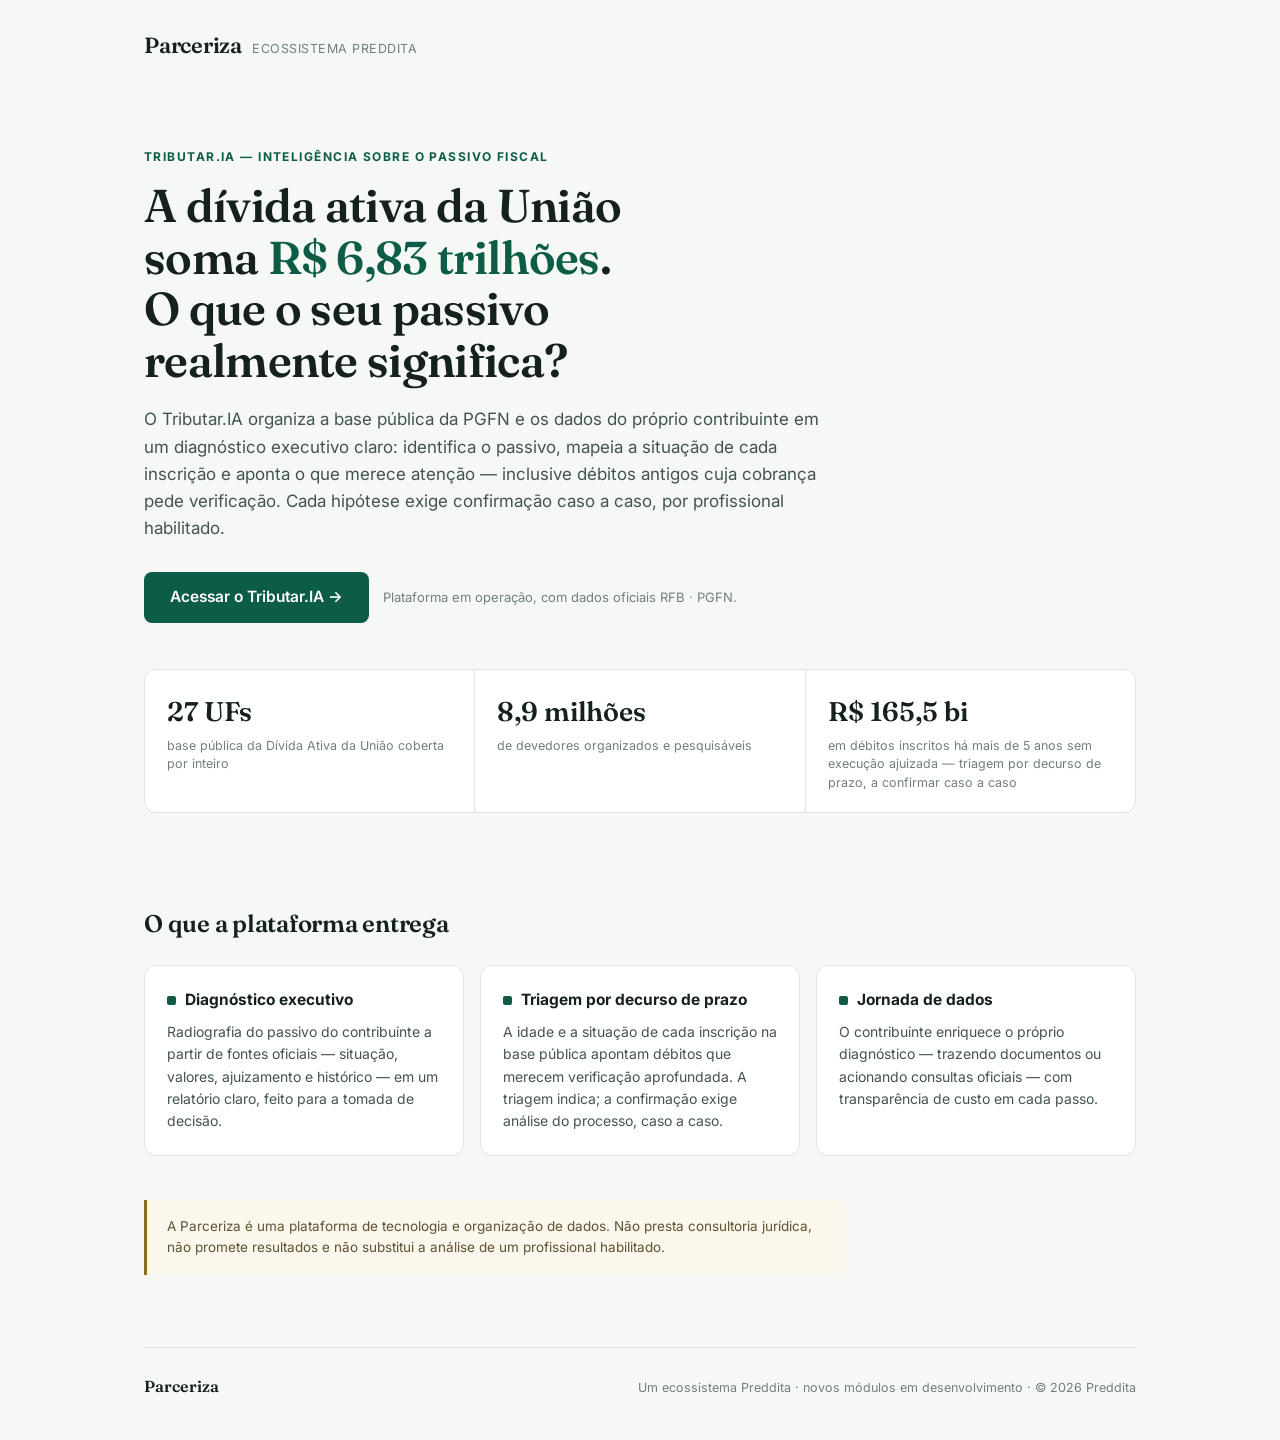
==== index.html @ bd7a1d46 "Landing institucional Parceriza (copy aprovada pelo assento OAB em 12/09)" ====
<!doctype html>
<html lang="pt-BR">
<head>
<meta charset="utf-8">
<meta name="viewport" content="width=device-width, initial-scale=1">
<title>Parceriza — ecossistema Preddita</title>
<meta name="description" content="Tributar.IA: diagnóstico do passivo fiscal a partir de dados públicos e dos dados do próprio contribuinte. Um produto do ecossistema Preddita.">
<link rel="preconnect" href="https://fonts.googleapis.com">
<link rel="preconnect" href="https://fonts.gstatic.com" crossorigin>
<link rel="stylesheet" href="https://fonts.googleapis.com/css2?family=Fraunces:opsz,wght@9..144,500;9..144,600&family=Inter:wght@400;500;600;700&display=swap">
<style>
  :root{
    --ink:#15211d; --ink-2:#43544d; --ink-3:#71807a;
    --paper:#f6f8f6; --card:#ffffff; --line:#dfe6e2;
    --verde:#0d5c48; --verde-esc:#0a4a3a; --verde-soft:#e3efea;
    --ambar:#8a6d1f;
  }
  *{box-sizing:border-box;margin:0}
  html{scroll-behavior:smooth}
  body{
    background:var(--paper); color:var(--ink);
    font:16px/1.6 Inter,system-ui,-apple-system,"Segoe UI",sans-serif;
    -webkit-font-smoothing:antialiased;
  }
  .wrap{max-width:1040px;margin:0 auto;padding:0 24px}
  header{padding:28px 0}
  .marca{display:flex;align-items:baseline;gap:10px}
  .marca b{font-family:Fraunces,Georgia,serif;font-size:22px;font-weight:600;letter-spacing:-.01em}
  .marca span{font-size:12.5px;color:var(--ink-3);letter-spacing:.04em;text-transform:uppercase}
  .hero{padding:56px 0 40px}
  .eyebrow{font-size:12px;font-weight:700;letter-spacing:.12em;text-transform:uppercase;color:var(--verde)}
  h1{
    font-family:Fraunces,Georgia,serif;font-weight:600;
    font-size:clamp(30px,5vw,46px);line-height:1.12;letter-spacing:-.015em;
    max-width:19ch;margin:14px 0 0;text-wrap:balance;
  }
  h1 .num{color:var(--verde)}
  .hero p.sub{max-width:62ch;margin:20px 0 0;font-size:17px;color:var(--ink-2)}
  .cta-row{display:flex;flex-wrap:wrap;gap:14px;align-items:center;margin-top:30px}
  .cta{
    display:inline-block;background:var(--verde);color:#fff;text-decoration:none;
    font-weight:600;font-size:15.5px;padding:13px 26px;border-radius:8px;
    transition:background .15s ease;
  }
  .cta:hover{background:var(--verde-esc)}
  .cta:focus-visible{outline:3px solid var(--verde-soft);outline-offset:2px}
  .cta-note{font-size:13px;color:var(--ink-3)}
  .stats{
    display:grid;grid-template-columns:repeat(auto-fit,minmax(210px,1fr));
    gap:1px;background:var(--line);border:1px solid var(--line);border-radius:12px;
    overflow:hidden;margin:46px 0 0;
  }
  .stat{background:var(--card);padding:20px 22px}
  .stat b{display:block;font-family:Fraunces,Georgia,serif;font-size:27px;font-weight:600;font-variant-numeric:tabular-nums;color:var(--ink)}
  .stat span{font-size:12.5px;color:var(--ink-3);line-height:1.45;display:block;margin-top:4px}
  section.oque{padding:52px 0 8px}
  h2{font-family:Fraunces,Georgia,serif;font-size:24px;font-weight:600;letter-spacing:-.01em}
  .cards{display:grid;grid-template-columns:repeat(auto-fit,minmax(260px,1fr));gap:16px;margin-top:22px}
  .card{background:var(--card);border:1px solid var(--line);border-radius:12px;padding:22px}
  .card h3{font-size:15.5px;font-weight:700;margin-bottom:8px}
  .card h3::before{content:"";display:inline-block;width:9px;height:9px;border-radius:2px;background:var(--verde);margin-right:9px}
  .card p{font-size:14px;color:var(--ink-2)}
  .aviso{
    margin:44px 0 0;padding:16px 20px;border-left:3px solid var(--ambar);
    background:#fbf7ec;border-radius:0 10px 10px 0;font-size:13.5px;color:#5d5233;max-width:78ch;
  }
  footer{margin-top:64px;border-top:1px solid var(--line);padding:26px 0 40px;
    display:flex;flex-wrap:wrap;gap:10px 24px;align-items:baseline;justify-content:space-between}
  footer .f-marca{font-family:Fraunces,Georgia,serif;font-weight:600;font-size:16px}
  footer p{font-size:12.5px;color:var(--ink-3)}
</style>
</head>
<body>
<div class="wrap">
  <header>
    <div class="marca"><b>Parceriza</b><span>ecossistema Preddita</span></div>
  </header>

  <main>
    <section class="hero">
      <div class="eyebrow">Tributar.IA — inteligência sobre o passivo fiscal</div>
      <h1>A dívida ativa da União soma <span class="num">R$&nbsp;6,83&nbsp;trilhões</span>. O que o seu passivo realmente significa?</h1>
      <p class="sub">
        O Tributar.IA organiza a base pública da PGFN e os dados do próprio contribuinte em um
        diagnóstico executivo claro: identifica o passivo, mapeia a situação de cada inscrição e
        aponta o que merece atenção — inclusive débitos antigos cuja cobrança pede verificação.
        Cada hipótese exige confirmação caso a caso, por profissional habilitado.
      </p>
      <div class="cta-row">
        <a class="cta" href="https://tributaria.parceriza.com.br">Acessar o Tributar.IA →</a>
        <span class="cta-note">Plataforma em operação, com dados oficiais RFB · PGFN.</span>
      </div>

      <div class="stats" aria-label="Números da base pública analisada">
        <div class="stat"><b>27 UFs</b><span>base pública da Dívida Ativa da União coberta por inteiro</span></div>
        <div class="stat"><b>8,9 milhões</b><span>de devedores organizados e pesquisáveis</span></div>
        <div class="stat"><b>R$ 165,5 bi</b><span>em débitos inscritos há mais de 5 anos sem execução ajuizada — triagem por decurso de prazo, a confirmar caso a caso</span></div>
      </div>
    </section>

    <section class="oque">
      <h2>O que a plataforma entrega</h2>
      <div class="cards">
        <div class="card">
          <h3>Diagnóstico executivo</h3>
          <p>Radiografia do passivo do contribuinte a partir de fontes oficiais — situação, valores, ajuizamento e histórico — em um relatório claro, feito para a tomada de decisão.</p>
        </div>
        <div class="card">
          <h3>Triagem por decurso de prazo</h3>
          <p>A idade e a situação de cada inscrição na base pública apontam débitos que merecem verificação aprofundada. A triagem indica; a confirmação exige análise do processo, caso a caso.</p>
        </div>
        <div class="card">
          <h3>Jornada de dados</h3>
          <p>O contribuinte enriquece o próprio diagnóstico — trazendo documentos ou acionando consultas oficiais — com transparência de custo em cada passo.</p>
        </div>
      </div>

      <div class="aviso">
        A Parceriza é uma plataforma de tecnologia e organização de dados. Não presta consultoria
        jurídica, não promete resultados e não substitui a análise de um profissional habilitado.
      </div>
    </section>
  </main>

  <footer>
    <div class="f-marca">Parceriza</div>
    <p>Um ecossistema Preddita · novos módulos em desenvolvimento · © 2026 Preddita</p>
  </footer>
</div>
</body>
</html>
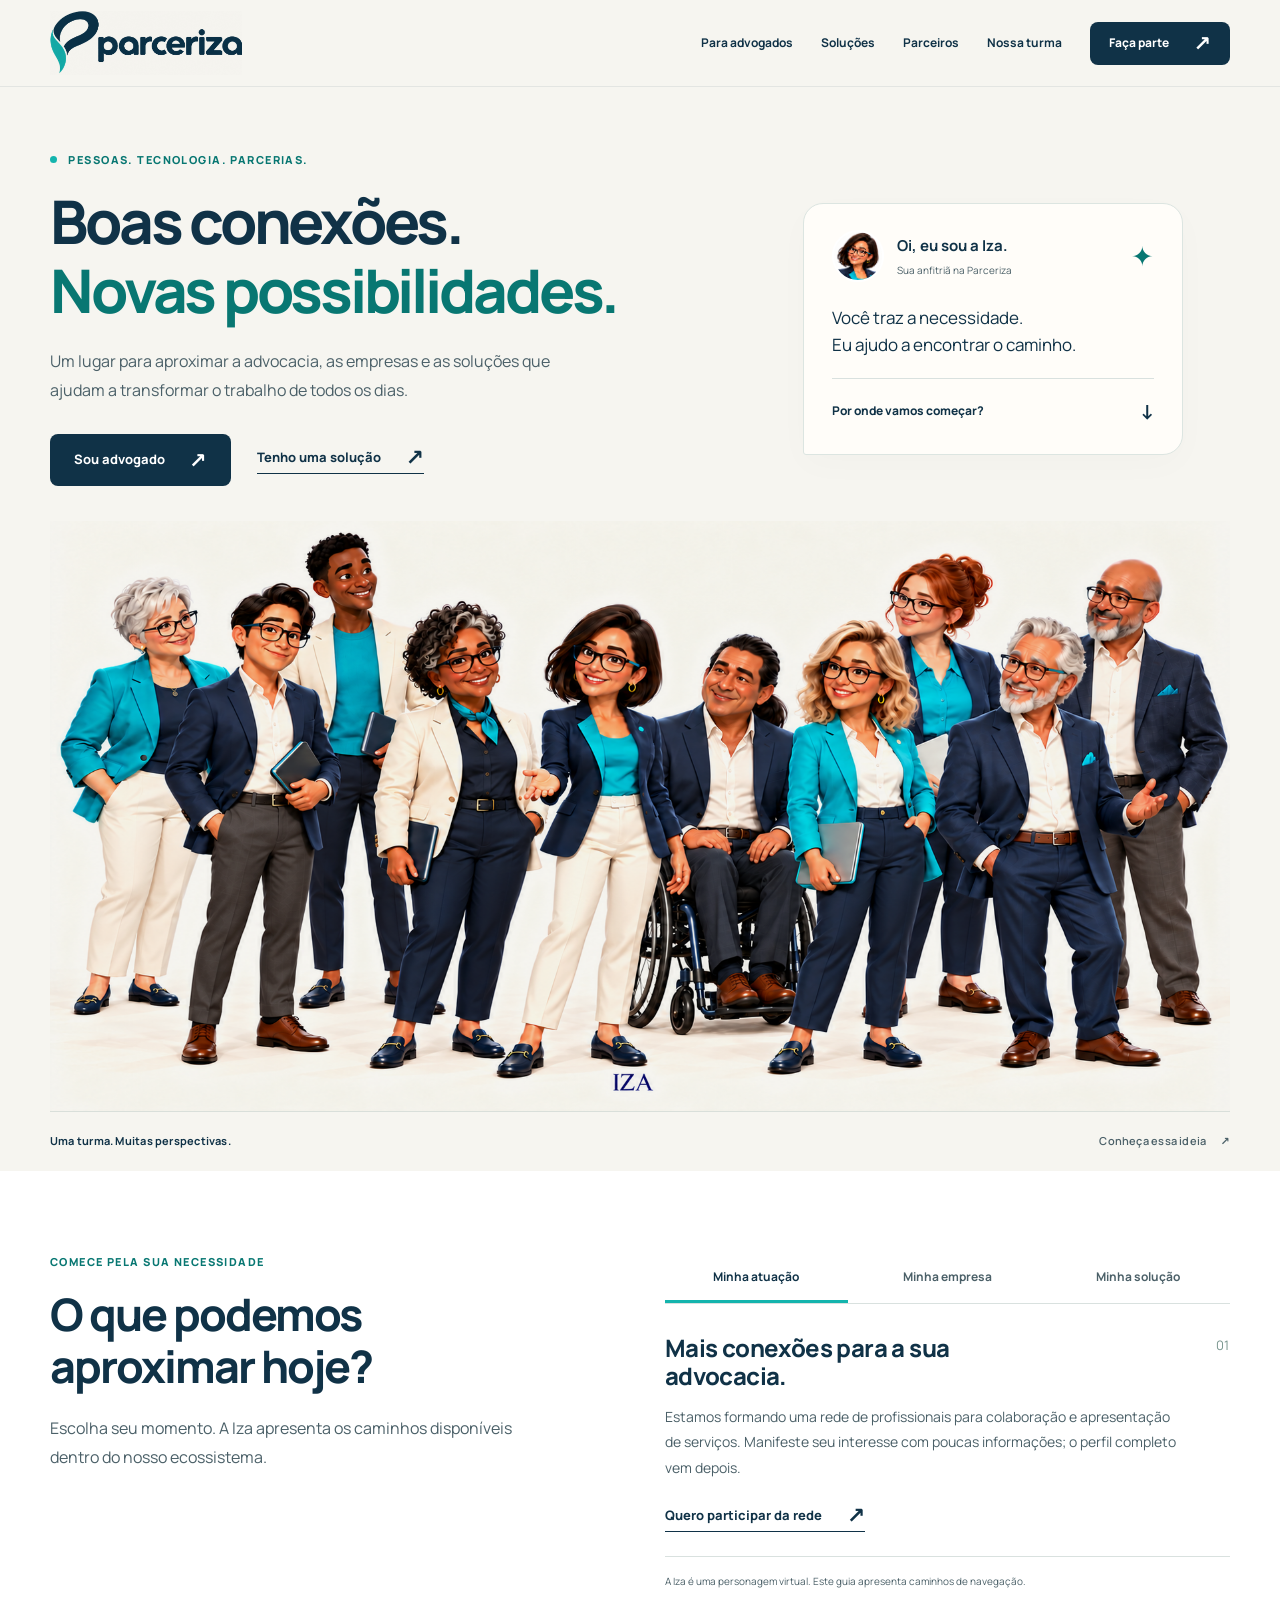
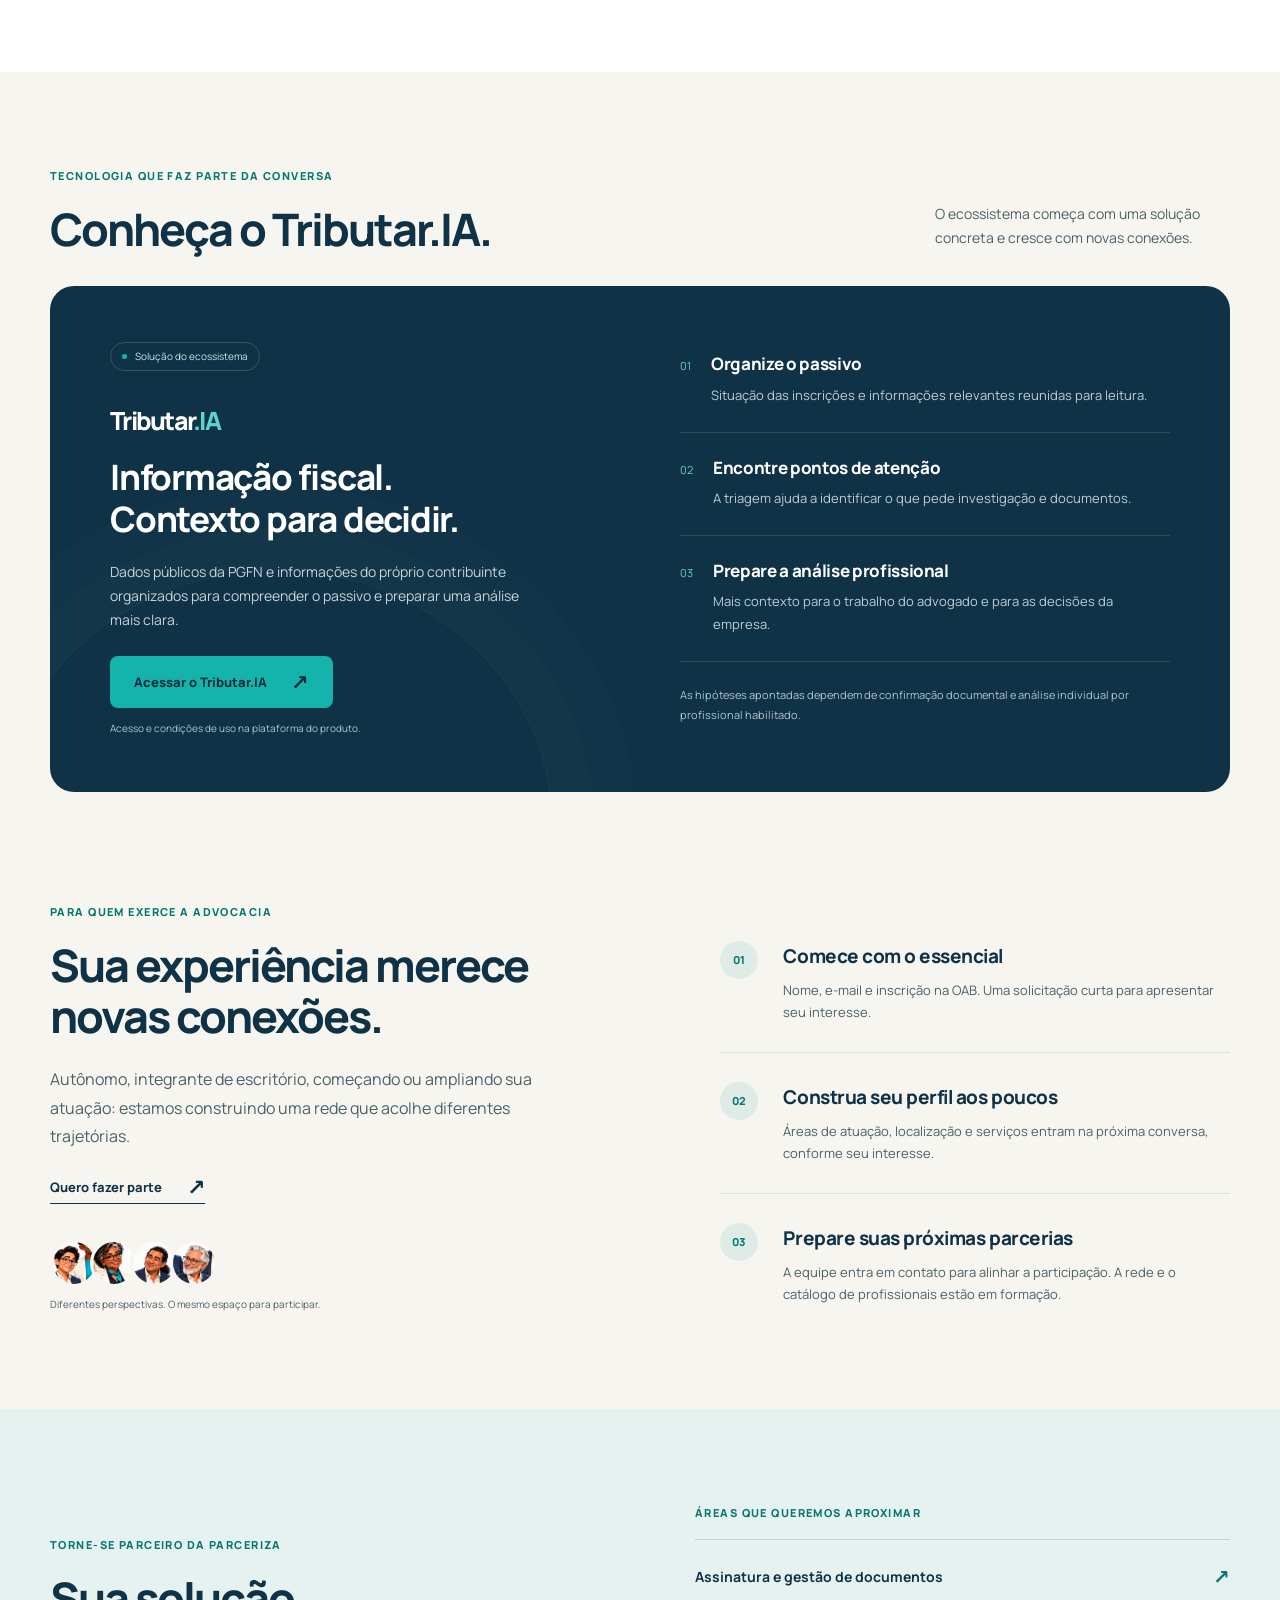
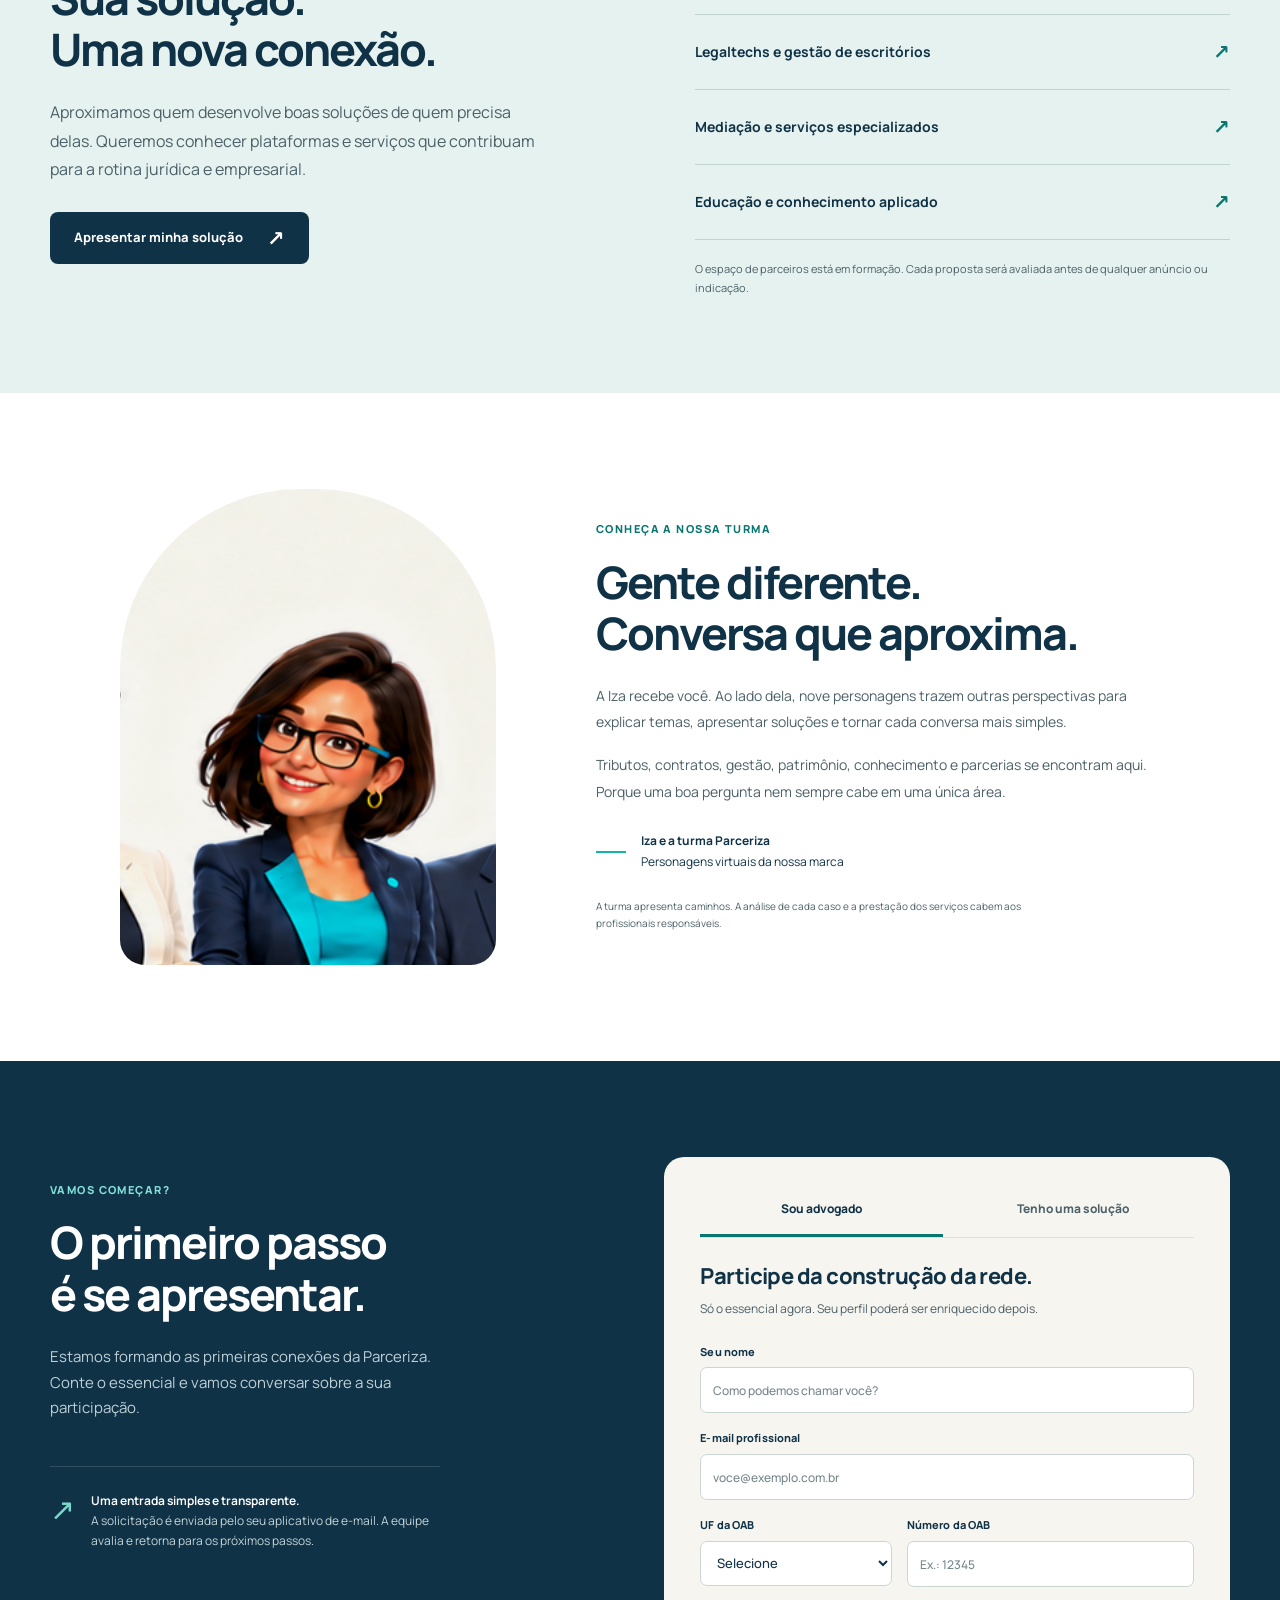
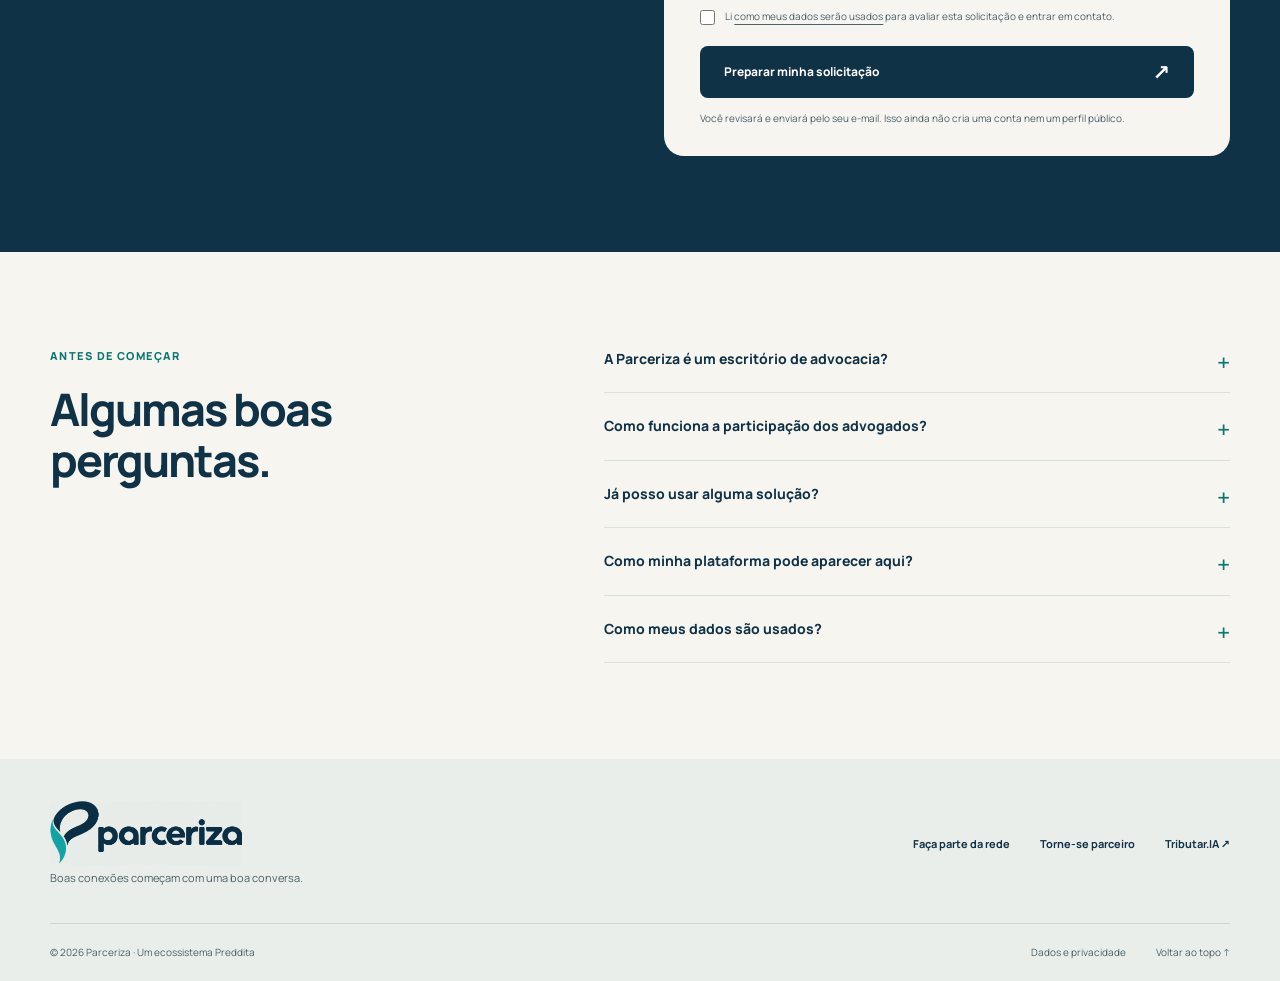
==== commit a0ceae6a: "Atualiza Parceriza com identidade aprovada e jornadas de participação" ====
--- a/index.html
+++ b/index.html
@@ -1,131 +1,205 @@
 <!doctype html>
 <html lang="pt-BR">
 <head>
-<meta charset="utf-8">
-<meta name="viewport" content="width=device-width, initial-scale=1">
-<title>Parceriza — ecossistema Preddita</title>
-<meta name="description" content="Tributar.IA: diagnóstico do passivo fiscal a partir de dados públicos e dos dados do próprio contribuinte. Um produto do ecossistema Preddita.">
-<link rel="preconnect" href="https://fonts.googleapis.com">
-<link rel="preconnect" href="https://fonts.gstatic.com" crossorigin>
-<link rel="stylesheet" href="https://fonts.googleapis.com/css2?family=Fraunces:opsz,wght@9..144,500;9..144,600&family=Inter:wght@400;500;600;700&display=swap">
-<style>
-  :root{
-    --ink:#15211d; --ink-2:#43544d; --ink-3:#71807a;
-    --paper:#f6f8f6; --card:#ffffff; --line:#dfe6e2;
-    --verde:#0d5c48; --verde-esc:#0a4a3a; --verde-soft:#e3efea;
-    --ambar:#8a6d1f;
-  }
-  *{box-sizing:border-box;margin:0}
-  html{scroll-behavior:smooth}
-  body{
-    background:var(--paper); color:var(--ink);
-    font:16px/1.6 Inter,system-ui,-apple-system,"Segoe UI",sans-serif;
-    -webkit-font-smoothing:antialiased;
-  }
-  .wrap{max-width:1040px;margin:0 auto;padding:0 24px}
-  header{padding:28px 0}
-  .marca{display:flex;align-items:baseline;gap:10px}
-  .marca b{font-family:Fraunces,Georgia,serif;font-size:22px;font-weight:600;letter-spacing:-.01em}
-  .marca span{font-size:12.5px;color:var(--ink-3);letter-spacing:.04em;text-transform:uppercase}
-  .hero{padding:56px 0 40px}
-  .eyebrow{font-size:12px;font-weight:700;letter-spacing:.12em;text-transform:uppercase;color:var(--verde)}
-  h1{
-    font-family:Fraunces,Georgia,serif;font-weight:600;
-    font-size:clamp(30px,5vw,46px);line-height:1.12;letter-spacing:-.015em;
-    max-width:19ch;margin:14px 0 0;text-wrap:balance;
-  }
-  h1 .num{color:var(--verde)}
-  .hero p.sub{max-width:62ch;margin:20px 0 0;font-size:17px;color:var(--ink-2)}
-  .cta-row{display:flex;flex-wrap:wrap;gap:14px;align-items:center;margin-top:30px}
-  .cta{
-    display:inline-block;background:var(--verde);color:#fff;text-decoration:none;
-    font-weight:600;font-size:15.5px;padding:13px 26px;border-radius:8px;
-    transition:background .15s ease;
-  }
-  .cta:hover{background:var(--verde-esc)}
-  .cta:focus-visible{outline:3px solid var(--verde-soft);outline-offset:2px}
-  .cta-note{font-size:13px;color:var(--ink-3)}
-  .stats{
-    display:grid;grid-template-columns:repeat(auto-fit,minmax(210px,1fr));
-    gap:1px;background:var(--line);border:1px solid var(--line);border-radius:12px;
-    overflow:hidden;margin:46px 0 0;
-  }
-  .stat{background:var(--card);padding:20px 22px}
-  .stat b{display:block;font-family:Fraunces,Georgia,serif;font-size:27px;font-weight:600;font-variant-numeric:tabular-nums;color:var(--ink)}
-  .stat span{font-size:12.5px;color:var(--ink-3);line-height:1.45;display:block;margin-top:4px}
-  section.oque{padding:52px 0 8px}
-  h2{font-family:Fraunces,Georgia,serif;font-size:24px;font-weight:600;letter-spacing:-.01em}
-  .cards{display:grid;grid-template-columns:repeat(auto-fit,minmax(260px,1fr));gap:16px;margin-top:22px}
-  .card{background:var(--card);border:1px solid var(--line);border-radius:12px;padding:22px}
-  .card h3{font-size:15.5px;font-weight:700;margin-bottom:8px}
-  .card h3::before{content:"";display:inline-block;width:9px;height:9px;border-radius:2px;background:var(--verde);margin-right:9px}
-  .card p{font-size:14px;color:var(--ink-2)}
-  .aviso{
-    margin:44px 0 0;padding:16px 20px;border-left:3px solid var(--ambar);
-    background:#fbf7ec;border-radius:0 10px 10px 0;font-size:13.5px;color:#5d5233;max-width:78ch;
-  }
-  footer{margin-top:64px;border-top:1px solid var(--line);padding:26px 0 40px;
-    display:flex;flex-wrap:wrap;gap:10px 24px;align-items:baseline;justify-content:space-between}
-  footer .f-marca{font-family:Fraunces,Georgia,serif;font-weight:600;font-size:16px}
-  footer p{font-size:12.5px;color:var(--ink-3)}
-</style>
+  <meta charset="utf-8">
+  <meta name="viewport" content="width=device-width, initial-scale=1">
+  <meta name="theme-color" content="#103247">
+  <title>Parceriza — boas conexões, novas possibilidades</title>
+  <meta name="description" content="Pessoas, tecnologia e soluções para o universo jurídico. Conheça o Tributar.IA, apresente sua solução e participe da construção da rede Parceriza.">
+  <meta property="og:title" content="Parceriza — boas conexões, novas possibilidades">
+  <meta property="og:description" content="Uma nova forma de aproximar advocacia, tecnologia e soluções. Conheça a nossa turma.">
+  <meta property="og:image" content="https://parceriza.com.br/assets/parceriza-turma.png">
+  <meta property="og:url" content="https://parceriza.com.br/">
+  <meta property="og:type" content="website">
+  <link rel="canonical" href="https://parceriza.com.br/">
+  <link rel="preconnect" href="https://fonts.googleapis.com">
+  <link rel="preconnect" href="https://fonts.gstatic.com" crossorigin>
+  <link href="https://fonts.googleapis.com/css2?family=Manrope:wght@400;500;600;650;700;750;800&display=swap" rel="stylesheet">
+  <link rel="stylesheet" href="styles.css">
+  <script defer src="app.js"></script>
 </head>
 <body>
-<div class="wrap">
-  <header>
-    <div class="marca"><b>Parceriza</b><span>ecossistema Preddita</span></div>
-  </header>
-
-  <main>
-    <section class="hero">
-      <div class="eyebrow">Tributar.IA — inteligência sobre o passivo fiscal</div>
-      <h1>A dívida ativa da União soma <span class="num">R$&nbsp;6,83&nbsp;trilhões</span>. O que o seu passivo realmente significa?</h1>
-      <p class="sub">
-        O Tributar.IA organiza a base pública da PGFN e os dados do próprio contribuinte em um
-        diagnóstico executivo claro: identifica o passivo, mapeia a situação de cada inscrição e
-        aponta o que merece atenção — inclusive débitos antigos cuja cobrança pede verificação.
-        Cada hipótese exige confirmação caso a caso, por profissional habilitado.
-      </p>
-      <div class="cta-row">
-        <a class="cta" href="https://tributaria.parceriza.com.br">Acessar o Tributar.IA →</a>
-        <span class="cta-note">Plataforma em operação, com dados oficiais RFB · PGFN.</span>
-      </div>
-
-      <div class="stats" aria-label="Números da base pública analisada">
-        <div class="stat"><b>27 UFs</b><span>base pública da Dívida Ativa da União coberta por inteiro</span></div>
-        <div class="stat"><b>8,9 milhões</b><span>de devedores organizados e pesquisáveis</span></div>
-        <div class="stat"><b>R$ 165,5 bi</b><span>em débitos inscritos há mais de 5 anos sem execução ajuizada — triagem por decurso de prazo, a confirmar caso a caso</span></div>
-      </div>
-    </section>
-
-    <section class="oque">
-      <h2>O que a plataforma entrega</h2>
-      <div class="cards">
-        <div class="card">
-          <h3>Diagnóstico executivo</h3>
-          <p>Radiografia do passivo do contribuinte a partir de fontes oficiais — situação, valores, ajuizamento e histórico — em um relatório claro, feito para a tomada de decisão.</p>
-        </div>
-        <div class="card">
-          <h3>Triagem por decurso de prazo</h3>
-          <p>A idade e a situação de cada inscrição na base pública apontam débitos que merecem verificação aprofundada. A triagem indica; a confirmação exige análise do processo, caso a caso.</p>
-        </div>
-        <div class="card">
-          <h3>Jornada de dados</h3>
-          <p>O contribuinte enriquece o próprio diagnóstico — trazendo documentos ou acionando consultas oficiais — com transparência de custo em cada passo.</p>
-        </div>
-      </div>
-
-      <div class="aviso">
-        A Parceriza é uma plataforma de tecnologia e organização de dados. Não presta consultoria
-        jurídica, não promete resultados e não substitui a análise de um profissional habilitado.
-      </div>
-    </section>
-  </main>
-
-  <footer>
-    <div class="f-marca">Parceriza</div>
-    <p>Um ecossistema Preddita · novos módulos em desenvolvimento · © 2026 Preddita</p>
-  </footer>
-</div>
+<a class="skip-link" href="#conteudo">Ir para o conteúdo</a>
+<header class="site-header">
+  <div class="container header-inner">
+    <a class="brand" href="#inicio" aria-label="Parceriza — início"><img src="assets/parceriza-logo.png" alt="Parceriza" width="1774" height="887"></a>
+    <button class="menu-toggle" type="button" aria-controls="menu" aria-expanded="false">Menu <span aria-hidden="true">☰</span></button>
+    <nav id="menu" aria-label="Navegação principal">
+      <a href="#advogados">Para advogados</a>
+      <a href="#solucoes">Soluções</a>
+      <a href="#parceiros">Parceiros</a>
+      <a href="#turma">Nossa turma</a>
+      <a class="button button-small button-navy" href="#participar" data-form="advogado">Faça parte <span aria-hidden="true">↗</span></a>
+    </nav>
+  </div>
+</header>
+<main id="conteudo">
+  <section class="hero" id="inicio" aria-labelledby="hero-title">
+    <div class="container">
+      <div class="hero-top">
+        <div>
+          <p class="eyebrow"><span class="status-dot"></span> Pessoas. Tecnologia. Parcerias.</p>
+          <h1 id="hero-title">Boas conexões.<br><span>Novas possibilidades.</span></h1>
+          <p class="hero-copy">Um lugar para aproximar a advocacia, as empresas e as soluções que ajudam a transformar o trabalho de todos os dias.</p>
+          <div class="actions">
+            <a class="button button-navy" href="#participar" data-form="advogado">Sou advogado <span aria-hidden="true">↗</span></a>
+            <a class="text-link" href="#parceiros">Tenho uma solução <span aria-hidden="true">↗</span></a>
+          </div>
+        </div>
+        <aside class="iza-welcome" aria-label="Boas-vindas da Iza">
+          <div class="welcome-heading"><span class="portrait portrait-iza" aria-hidden="true"></span><div><strong>Oi, eu sou a Iza.</strong><span>Sua anfitriã na Parceriza</span></div><span class="spark" aria-hidden="true">✦</span></div>
+          <p>Você traz a necessidade.<br>Eu ajudo a encontrar o caminho.</p>
+          <a href="#encontre">Por onde vamos começar? <span aria-hidden="true">↓</span></a>
+        </aside>
+      </div>
+      <figure class="hero-art">
+        <img src="assets/parceriza-turma.png" alt="Os dez personagens virtuais da Parceriza reunidos. Iza está ao centro. A turma inclui mulheres e homens de diferentes idades e aparências, e um integrante cadeirante." width="1774" height="887" fetchpriority="high">
+        <figcaption><span>Uma turma. Muitas perspectivas.</span><a href="#turma">Conheça essa ideia <span aria-hidden="true">↗</span></a></figcaption>
+      </figure>
+    </div>
+  </section>
+
+  <section class="path-section section" id="encontre" aria-labelledby="path-title">
+    <div class="container path-layout">
+      <div><p class="eyebrow">Comece pela sua necessidade</p><h2 id="path-title">O que podemos<br>aproximar hoje?</h2><p class="section-copy">Escolha seu momento. A Iza apresenta os caminhos disponíveis dentro do nosso ecossistema.</p></div>
+      <div class="path-content">
+        <div class="path-tabs" role="tablist" aria-label="Escolha seu objetivo">
+          <button id="path-tab-adv" type="button" role="tab" aria-selected="true" aria-controls="path-adv" tabindex="0">Minha atuação</button>
+          <button id="path-tab-emp" type="button" role="tab" aria-selected="false" aria-controls="path-emp" tabindex="-1">Minha empresa</button>
+          <button id="path-tab-par" type="button" role="tab" aria-selected="false" aria-controls="path-par" tabindex="-1">Minha solução</button>
+        </div>
+        <div id="path-adv" class="path-panel" role="tabpanel" aria-labelledby="path-tab-adv">
+          <span class="path-number" aria-hidden="true">01</span><h3>Mais conexões para a sua advocacia.</h3><p>Estamos formando uma rede de profissionais para colaboração e apresentação de serviços. Manifeste seu interesse com poucas informações; o perfil completo vem depois.</p><a class="text-link" href="#participar" data-form="advogado">Quero participar da rede <span aria-hidden="true">↗</span></a>
+        </div>
+        <div id="path-emp" class="path-panel" role="tabpanel" aria-labelledby="path-tab-emp" hidden>
+          <span class="path-number" aria-hidden="true">02</span><h3>Clareza para a próxima decisão.</h3><p>Conheça o Tributar.IA, nossa primeira solução em destaque. Organize informações do passivo fiscal e identifique pontos que merecem análise profissional.</p><a class="text-link" href="https://tributaria.parceriza.com.br">Conhecer o Tributar.IA <span aria-hidden="true">↗</span></a>
+        </div>
+        <div id="path-par" class="path-panel" role="tabpanel" aria-labelledby="path-tab-par" hidden>
+          <span class="path-number" aria-hidden="true">03</span><h3>Sua solução pode encontrar seu público.</h3><p>Legaltechs, plataformas e serviços de apoio: apresente o que você faz. Vamos avaliar a afinidade com o ecossistema e as possibilidades de divulgação.</p><a class="text-link" href="#participar" data-form="parceiro">Apresentar minha solução <span aria-hidden="true">↗</span></a>
+        </div>
+        <p class="small-note">A Iza é uma personagem virtual. Este guia apresenta caminhos de navegação.</p>
+      </div>
+    </div>
+  </section>
+
+  <section class="solutions-section section" id="solucoes" aria-labelledby="solutions-title">
+    <div class="container">
+      <div class="section-heading"><div><p class="eyebrow">Tecnologia que faz parte da conversa</p><h2 id="solutions-title">Conheça o Tributar.IA.</h2></div><p>O ecossistema começa com uma solução concreta e cresce com novas conexões.</p></div>
+      <article class="product-feature">
+        <div class="product-copy">
+          <span class="pill"><span class="status-dot"></span> Solução do ecossistema</span>
+          <div class="product-wordmark">Tributar<span>.IA</span></div>
+          <h3>Informação fiscal.<br>Contexto para decidir.</h3>
+          <p>Dados públicos da PGFN e informações do próprio contribuinte organizados para compreender o passivo e preparar uma análise mais clara.</p>
+          <a class="button button-teal" href="https://tributaria.parceriza.com.br">Acessar o Tributar.IA <span aria-hidden="true">↗</span></a>
+          <p class="product-note">Acesso e condições de uso na plataforma do produto.</p>
+        </div>
+        <div class="product-details">
+          <div class="detail-row"><span>01</span><div><h4>Organize o passivo</h4><p>Situação das inscrições e informações relevantes reunidas para leitura.</p></div></div>
+          <div class="detail-row"><span>02</span><div><h4>Encontre pontos de atenção</h4><p>A triagem ajuda a identificar o que pede investigação e documentos.</p></div></div>
+          <div class="detail-row"><span>03</span><div><h4>Prepare a análise profissional</h4><p>Mais contexto para o trabalho do advogado e para as decisões da empresa.</p></div></div>
+          <div class="product-footnote">As hipóteses apontadas dependem de confirmação documental e análise individual por profissional habilitado.</div>
+        </div>
+      </article>
+    </div>
+  </section>
+
+  <section class="lawyers-section section" id="advogados" aria-labelledby="lawyers-title">
+    <div class="container lawyers-layout">
+      <div class="lawyers-intro">
+        <p class="eyebrow">Para quem exerce a advocacia</p>
+        <h2 id="lawyers-title">Sua experiência merece<br>novas conexões.</h2>
+        <p class="section-copy">Autônomo, integrante de escritório, começando ou ampliando sua atuação: estamos construindo uma rede que acolhe diferentes trajetórias.</p>
+        <a class="text-link" href="#participar" data-form="advogado">Quero fazer parte <span aria-hidden="true">↗</span></a>
+        <div class="avatar-stack" aria-hidden="true"><span class="portrait portrait-jovem"></span><span class="portrait portrait-senhora"></span><span class="portrait portrait-cadeirante"></span><span class="portrait portrait-senior"></span></div>
+        <p class="small-note">Diferentes perspectivas. O mesmo espaço para participar.</p>
+      </div>
+      <ol class="steps">
+        <li><span class="step-number">01</span><div><h3>Comece com o essencial</h3><p>Nome, e-mail e inscrição na OAB. Uma solicitação curta para apresentar seu interesse.</p></div></li>
+        <li><span class="step-number">02</span><div><h3>Construa seu perfil aos poucos</h3><p>Áreas de atuação, localização e serviços entram na próxima conversa, conforme seu interesse.</p></div></li>
+        <li><span class="step-number">03</span><div><h3>Prepare suas próximas parcerias</h3><p>A equipe entra em contato para alinhar a participação. A rede e o catálogo de profissionais estão em formação.</p></div></li>
+      </ol>
+    </div>
+  </section>
+
+  <section class="partners-section section" id="parceiros" aria-labelledby="partners-title">
+    <div class="container partners-layout">
+      <div><p class="eyebrow">Torne-se parceiro da Parceriza</p><h2 id="partners-title">Sua solução.<br>Uma nova conexão.</h2><p class="section-copy">Aproximamos quem desenvolve boas soluções de quem precisa delas. Queremos conhecer plataformas e serviços que contribuam para a rotina jurídica e empresarial.</p><a class="button button-navy" href="#participar" data-form="parceiro">Apresentar minha solução <span aria-hidden="true">↗</span></a></div>
+      <div class="partner-areas">
+        <p class="eyebrow">Áreas que queremos aproximar</p>
+        <ul><li><span>Assinatura e gestão de documentos</span><span aria-hidden="true">↗</span></li><li><span>Legaltechs e gestão de escritórios</span><span aria-hidden="true">↗</span></li><li><span>Mediação e serviços especializados</span><span aria-hidden="true">↗</span></li><li><span>Educação e conhecimento aplicado</span><span aria-hidden="true">↗</span></li></ul>
+        <p class="small-note">O espaço de parceiros está em formação. Cada proposta será avaliada antes de qualquer anúncio ou indicação.</p>
+      </div>
+    </div>
+  </section>
+
+  <section class="cast-section section" id="turma" aria-labelledby="cast-title">
+    <div class="container cast-layout">
+      <div class="cast-portrait" role="img" aria-label="Iza, personagem virtual da Parceriza, de óculos, blazer azul-petróleo e blusa turquesa"><img src="assets/parceriza-turma.png" alt="" width="1774" height="887" loading="lazy"></div>
+      <div class="cast-copy"><p class="eyebrow">Conheça a nossa turma</p><h2 id="cast-title">Gente diferente.<br>Conversa que aproxima.</h2><p>A Iza recebe você. Ao lado dela, nove personagens trazem outras perspectivas para explicar temas, apresentar soluções e tornar cada conversa mais simples.</p><p>Tributos, contratos, gestão, patrimônio, conhecimento e parcerias se encontram aqui. Porque uma boa pergunta nem sempre cabe em uma única área.</p><div class="cast-signature"><span class="signature-line"></span><span><strong>Iza e a turma Parceriza</strong><br>Personagens virtuais da nossa marca</span></div><p class="small-note">A turma apresenta caminhos. A análise de cada caso e a prestação dos serviços cabem aos profissionais responsáveis.</p></div>
+    </div>
+  </section>
+
+  <section class="join-section section" id="participar" aria-labelledby="join-title">
+    <div class="container join-layout">
+      <div class="join-intro"><p class="eyebrow">Vamos começar?</p><h2 id="join-title">O primeiro passo<br>é se apresentar.</h2><p>Estamos formando as primeiras conexões da Parceriza. Conte o essencial e vamos conversar sobre a sua participação.</p><div class="join-note"><span aria-hidden="true">↗</span><p><strong>Uma entrada simples e transparente.</strong><br>A solicitação é enviada pelo seu aplicativo de e-mail. A equipe avalia e retorna para os próximos passos.</p></div></div>
+      <div class="form-card">
+        <div class="form-tabs" role="tablist" aria-label="Tipo de participação">
+          <button id="form-tab-advogado" type="button" role="tab" aria-selected="true" aria-controls="form-advogado" tabindex="0">Sou advogado</button>
+          <button id="form-tab-parceiro" type="button" role="tab" aria-selected="false" aria-controls="form-parceiro" tabindex="-1">Tenho uma solução</button>
+        </div>
+        <div id="form-advogado" role="tabpanel" aria-labelledby="form-tab-advogado">
+          <h3>Participe da construção da rede.</h3>
+          <p class="form-description">Só o essencial agora. Seu perfil poderá ser enriquecido depois.</p>
+          <form id="lawyer-form" data-kind="advogado" action="mailto:gustavo.pacher@preddita.com" method="post" enctype="text/plain">
+            <label for="lawyer-name">Seu nome<input id="lawyer-name" name="nome" autocomplete="name" required maxlength="100" placeholder="Como podemos chamar você?"></label>
+            <label for="lawyer-email">E-mail profissional<input id="lawyer-email" name="email" type="email" autocomplete="email" required maxlength="160" placeholder="voce@exemplo.com.br"></label>
+            <div class="form-row"><label for="lawyer-uf">UF da OAB<select id="lawyer-uf" name="uf" required><option value="">Selecione</option><option>AC</option><option>AL</option><option>AP</option><option>AM</option><option>BA</option><option>CE</option><option>DF</option><option>ES</option><option>GO</option><option>MA</option><option>MT</option><option>MS</option><option>MG</option><option>PA</option><option>PB</option><option>PR</option><option>PE</option><option>PI</option><option>RJ</option><option>RN</option><option>RS</option><option>RO</option><option>RR</option><option>SC</option><option>SP</option><option>SE</option><option>TO</option></select></label><label for="lawyer-oab">Número da OAB<input id="lawyer-oab" name="oab" required maxlength="20" placeholder="Ex.: 12345" autocomplete="off"></label></div>
+            <label class="checkbox-label"><input type="checkbox" required name="ciencia"><span>Li <a href="#privacidade">como meus dados serão usados</a> para avaliar esta solicitação e entrar em contato.</span></label>
+            <button class="button button-navy submit-button" type="submit">Preparar minha solicitação <span aria-hidden="true">↗</span></button>
+            <p class="form-hint">Você revisará e enviará pelo seu e-mail. Isso ainda não cria uma conta nem um perfil público.</p>
+          </form>
+        </div>
+        <div id="form-parceiro" role="tabpanel" aria-labelledby="form-tab-parceiro" hidden>
+          <h3>Apresente sua solução.</h3><p class="form-description">Vamos conhecer o que você oferece e o público que atende.</p>
+          <form id="partner-form" data-kind="parceiro" action="mailto:gustavo.pacher@preddita.com" method="post" enctype="text/plain">
+            <label for="partner-name">Nome da solução ou empresa<input id="partner-name" name="empresa" autocomplete="organization" required maxlength="120" placeholder="Sua empresa ou plataforma"></label>
+            <label for="partner-email">E-mail para contato<input id="partner-email" name="email" type="email" autocomplete="email" required maxlength="160" placeholder="contato@empresa.com.br"></label>
+            <label for="partner-url">Site <span class="optional">(opcional)</span><input id="partner-url" name="site" type="url" autocomplete="url" maxlength="300" placeholder="https://"></label>
+            <label for="partner-description">O que sua solução faz?<textarea id="partner-description" name="descricao" required maxlength="1200" rows="3" placeholder="Conte em poucas linhas o que oferece e para quem."></textarea></label>
+            <label class="checkbox-label"><input type="checkbox" required name="ciencia"><span>Li <a href="#privacidade">como meus dados serão usados</a> para avaliar a proposta e entrar em contato.</span></label>
+            <button class="button button-navy submit-button" type="submit">Preparar minha proposta <span aria-hidden="true">↗</span></button>
+            <p class="form-hint">Você revisará e enviará pelo seu e-mail. A proposta não implica anúncio ou parceria já aprovados.</p>
+          </form>
+        </div>
+        <div id="request-result" class="request-result" role="status" hidden>
+          <strong>Sua mensagem está preparada.</strong><p>Abra seu aplicativo de e-mail, revise e confirme o envio. A solicitação só será recebida depois que você enviar.</p>
+          <a id="email-request" class="button button-navy" href="mailto:gustavo.pacher@preddita.com">Abrir e-mail para enviar <span aria-hidden="true">↗</span></a>
+          <details><summary>Prefere copiar e enviar manualmente?</summary><p>Destinatário: <a href="mailto:gustavo.pacher@preddita.com">gustavo.pacher@preddita.com</a></p><textarea id="request-text" readonly rows="8" aria-label="Mensagem preparada"></textarea><button id="copy-request" class="text-button" type="button">Copiar mensagem</button><span id="copy-status" aria-live="polite"></span></details>
+        </div>
+        <noscript><p class="noscript-note">Para solicitar participação, escreva para <a href="mailto:gustavo.pacher@preddita.com">gustavo.pacher@preddita.com</a> com seu nome, e-mail e OAB ou com a apresentação de sua solução.</p></noscript>
+      </div>
+    </div>
+  </section>
+
+  <section class="faq-section section" aria-labelledby="faq-title">
+    <div class="container faq-layout">
+      <div><p class="eyebrow">Antes de começar</p><h2 id="faq-title">Algumas boas<br>perguntas.</h2></div>
+      <div class="faq-list">
+        <details><summary>A Parceriza é um escritório de advocacia?</summary><p>Não. A Parceriza é um ecossistema de tecnologia, informação e conexões. Os serviços jurídicos são de responsabilidade dos profissionais habilitados que os prestam, com autonomia e contratação própria.</p></details>
+        <details><summary>Como funciona a participação dos advogados?</summary><p>Nesta etapa, recebemos manifestações de interesse por e-mail. A equipe retorna para conhecer a atuação do profissional e alinhar os próximos passos. O envio não gera publicação automática de perfil nem garante demandas ou resultados.</p></details>
+        <details><summary>Já posso usar alguma solução?</summary><p>Sim. O <a href="https://tributaria.parceriza.com.br">Tributar.IA</a> é a solução em destaque. As funcionalidades, o acesso e as condições estão na própria plataforma. O catálogo de terceiros e a rede de profissionais estão em formação.</p></details>
+        <details><summary>Como minha plataforma pode aparecer aqui?</summary><p>Use a opção “Tenho uma solução” para apresentar sua empresa. Avaliaremos a adequação ao público, a disponibilidade do serviço e as condições de divulgação. Eventuais anúncios terão sua natureza comercial identificada.</p></details>
+        <details id="privacidade"><summary>Como meus dados são usados?</summary><p>Os campos desta página são preenchidos no seu navegador. Não enviamos esses dados automaticamente nem os armazenamos em cookies ou no armazenamento local. O botão prepara uma mensagem; o envio acontece somente quando você o confirma no seu aplicativo de e-mail.</p><p>A equipe da Parceriza usará o conteúdo recebido para avaliar sua solicitação e responder. Não envie documentos de clientes, senhas ou informações sigilosas neste contato inicial. Para pedir esclarecimentos ou exclusão da solicitação, escreva para <a href="mailto:gustavo.pacher@preddita.com">gustavo.pacher@preddita.com</a>. O provedor de hospedagem, o serviço de fontes e seu provedor de e-mail podem tratar dados técnicos necessários às suas operações.</p></details>
+      </div>
+    </div>
+  </section>
+</main>
+<footer class="site-footer">
+  <div class="container">
+    <div class="footer-main"><div><a class="brand footer-brand" href="#inicio" aria-label="Parceriza — início"><img src="assets/parceriza-logo.png" alt="Parceriza" width="1774" height="887" loading="lazy"></a><p>Boas conexões começam com uma boa conversa.</p></div><div class="footer-links"><a href="#participar" data-form="advogado">Faça parte da rede</a><a href="#participar" data-form="parceiro">Torne-se parceiro</a><a href="https://tributaria.parceriza.com.br">Tributar.IA ↗</a></div></div>
+    <div class="footer-bottom"><p>© 2026 Parceriza · Um ecossistema Preddita</p><a href="#privacidade">Dados e privacidade</a><a href="#inicio">Voltar ao topo ↑</a></div>
+  </div>
+</footer>
 </body>
 </html>
--- a/styles.css
+++ b/styles.css
@@ -0,0 +1,16 @@
+:root{--navy:#103247;--navy-deep:#092839;--teal:#14b4ad;--teal-ink:#087772;--cream:#f6f5f0;--mint:#e6f2ef;--text:#4b6068;--line:#d9e1df;--white:#fff;--radius:24px}
+*{box-sizing:border-box}html{scroll-behavior:smooth;scroll-padding-top:105px}body{margin:0;font:15px/1.7 Manrope,system-ui,-apple-system,"Segoe UI",sans-serif;color:var(--navy);background:var(--cream);-webkit-font-smoothing:antialiased}button,input,select,textarea{font:inherit}button,a,input,select,textarea{-webkit-tap-highlight-color:transparent}button,a{touch-action:manipulation}a{color:inherit}button{cursor:pointer}img{display:block;max-width:100%;height:auto}h1,h2,h3,h4,p,figure{margin:0}h1,h2,h3,h4{font-weight:750;line-height:1.15}h1{font-size:clamp(42px,4.7vw,66px);letter-spacing:-.052em}h1 span{color:var(--teal-ink)}h2{font-size:clamp(32px,3.5vw,47px);letter-spacing:-.045em;text-wrap:balance}h3{font-size:25px;letter-spacing:-.025em}h4{font-size:18px;letter-spacing:-.02em}p{color:var(--text)}a{text-underline-offset:4px}.container{width:min(1180px,calc(100% - 80px));margin-inline:auto}.section{padding:96px 0}.eyebrow{color:var(--teal-ink);font-size:11px;line-height:1.5;font-weight:800;letter-spacing:.13em;text-transform:uppercase;margin-bottom:18px}.status-dot{display:inline-block;width:7px;height:7px;background:var(--teal);border-radius:100%;margin-right:8px;vertical-align:1px}.section-copy{max-width:490px;font-size:16px;line-height:1.8;margin-top:23px}.small-note{font-size:12px;line-height:1.65}.actions{display:flex;align-items:center;gap:26px;flex-wrap:wrap;margin-top:28px}.button{display:inline-flex;justify-content:center;align-items:center;gap:24px;min-height:52px;padding:14px 23px;border:1px solid transparent;border-radius:8px;font-size:13px;line-height:1.5;font-weight:750;text-decoration:none;transition:background .18s,transform .18s}.button:hover{transform:translateY(-2px)}.button span{font-size:21px;line-height:1}.button-navy{color:white;background:var(--navy)}.button-navy:hover{background:#18516b}.button-teal{color:var(--navy-deep);background:var(--teal)}.button-teal:hover{background:#55d2c7}.button-small{font-size:12px;min-height:43px;padding:10px 18px}.text-link{display:inline-flex;gap:25px;align-items:center;font-weight:750;font-size:13px;text-decoration:none;border-bottom:1px solid currentColor;padding-bottom:5px}.text-link:hover{color:var(--teal-ink)}.text-link span{font-size:22px;line-height:1}.skip-link{position:fixed;left:20px;top:-100px;z-index:100;padding:12px;background:var(--navy);color:white}.skip-link:focus{top:10px}:focus-visible{outline:3px solid #098e8b;outline-offset:5px}button:focus-visible,input:focus-visible,textarea:focus-visible,select:focus-visible{outline-offset:3px}[hidden]{display:none!important}
+.site-header{position:sticky;top:0;z-index:20;background:rgba(246,245,240,.97);border-bottom:1px solid rgba(16,50,71,.08);backdrop-filter:blur(14px)}.header-inner{height:86px;display:flex;align-items:center;justify-content:space-between;gap:32px}.brand{width:192px;height:64px;position:relative;display:block;overflow:hidden;flex-shrink:0;mix-blend-mode:multiply}.brand img{position:absolute;max-width:none;width:226px;height:113px;top:-25px;left:-19px}nav{display:flex;align-items:center;gap:28px}nav>a{font-size:12px;font-weight:700;text-decoration:none;white-space:nowrap}nav>a:not(.button):hover{color:var(--teal-ink)}.menu-toggle{display:none}
+.hero{padding-top:65px;overflow:hidden}.hero-top{display:grid;grid-template-columns:1.55fr 1fr;gap:90px;align-items:center}.hero-copy{max-width:550px;margin-top:22px;font-size:16px;line-height:1.85}.iza-welcome{background:#fffdf9;border:1px solid #dce5e1;border-radius:20px 20px 20px 3px;padding:26px 28px;max-width:380px;margin-top:20px;box-shadow:0 10px 35px #193b4905}.welcome-heading{display:flex;align-items:center;gap:13px}.welcome-heading strong{font-size:15px}.welcome-heading div>span{display:block;font-size:10px;color:var(--text);margin-top:3px}.welcome-heading .spark{color:var(--teal-ink);font-size:27px;margin-left:auto}.iza-welcome>p{font-size:17px;line-height:1.6;color:var(--navy);margin:22px 0 20px}.iza-welcome>a{display:flex;justify-content:space-between;align-items:center;text-decoration:none;font-size:12px;font-weight:750;border-top:1px solid var(--line);padding-top:15px}.iza-welcome>a span{font-size:20px}.portrait{display:block;flex-shrink:0;width:52px;height:52px;border-radius:50%;background-image:url("assets/parceriza-turma.png");background-repeat:no-repeat;background-color:white;background-size:850% auto;background-position:46.5% 18%;border:2px solid white}.portrait-jovem{background-position:17% 11%}.portrait-senhora{background-position:34% 20%}.portrait-cadeirante{background-position:59% 22%}.portrait-senior{background-position:88% 19%}.hero-art{margin-top:35px}.hero-art>img{width:100%;mix-blend-mode:multiply}.hero-art figcaption{border-top:1px solid #d9dfda;display:flex;justify-content:space-between;align-items:center;gap:20px;padding:20px 0;font-size:11px;font-weight:700;letter-spacing:.02em}.hero-art figcaption a{text-decoration:none;font-weight:600;color:var(--text)}.hero-art figcaption a span{margin-left:12px}
+.path-section{background:white;padding:83px 0}.path-layout{display:grid;grid-template-columns:1fr 1.12fr;gap:110px}.path-tabs,.form-tabs{display:flex;gap:8px;border-bottom:1px solid var(--line)}.path-tabs button{flex:1;padding:13px 5px;background:none;border:0;border-bottom:3px solid transparent;font-size:12px;color:var(--text);font-weight:700}.path-tabs button[aria-selected=true]{color:var(--navy);border-bottom-color:var(--teal)}.path-panel{position:relative;padding:30px 48px 24px 0;min-height:240px}.path-panel h3{max-width:400px;font-size:24px;margin-bottom:15px}.path-panel p{font-size:14px;line-height:1.8}.path-panel .text-link{margin-top:24px}.path-number{position:absolute;right:0;top:30px;color:#78958e;font-size:13px;letter-spacing:.05em}.path-content>.small-note{border-top:1px solid var(--line);padding-top:16px;font-size:10px}
+.section-heading{display:flex;align-items:end;justify-content:space-between;gap:60px;margin-bottom:32px}.section-heading>p{font-size:14px;max-width:295px;margin-bottom:5px}.product-feature{display:grid;grid-template-columns:1fr 1fr;gap:80px;border-radius:var(--radius);background:var(--navy);color:white;padding:55px 60px;overflow:hidden;position:relative}.product-copy,.product-details{position:relative;z-index:1}.product-feature:after{content:"";position:absolute;bottom:-280px;left:-50px;width:550px;height:500px;border-radius:50%;border:1px solid #ffffff0d;box-shadow:0 0 0 42px #ffffff02,0 0 0 84px #ffffff02}.pill{display:inline-flex;align-items:center;padding:5px 11px;border:1px solid #ffffff2b;color:#c6e7e4;font-size:10px;border-radius:30px}.pill .status-dot{width:5px;height:5px;vertical-align:0}.product-wordmark{font-size:25px;letter-spacing:-.07em;font-weight:800;margin:29px 0 13px}.product-wordmark span{color:#59d5cc}.product-copy h3{font-size:35px;letter-spacing:-.035em;line-height:1.2}.product-copy>p{color:#c4d4d9;margin:20px 0 25px;font-size:14px;max-width:420px}.product-copy>p.product-note{font-size:10px;color:#b0c7ce;margin:12px 0 0}.product-details{align-self:center}.detail-row{display:flex;gap:20px;padding:25px 0;border-bottom:1px solid #ffffff20}.detail-row:first-child{padding-top:0}.detail-row>span{color:#65cfc5;font-size:11px;padding-top:3px}.detail-row p{font-size:13px;line-height:1.75;color:#bdced4;margin-top:10px}.detail-row h4{font-size:17px}.product-footnote{font-size:11px;line-height:1.8;color:#b2c5cd;padding-top:23px}
+.lawyers-section{padding-top:16px}.lawyers-layout{display:grid;grid-template-columns:1.1fr 1fr;gap:110px;align-items:center}.lawyers-intro>.text-link{margin-top:25px}.avatar-stack{display:flex;margin-top:35px;padding-left:8px}.avatar-stack .portrait{width:48px;height:48px;margin-left:-8px;border:3px solid var(--cream)}.lawyers-intro>.small-note{font-size:10px;margin-top:9px}.steps{list-style:none;padding:0;margin:0}.steps li{display:flex;gap:25px;padding:29px 0;border-bottom:1px solid var(--line)}.steps li:last-child{border:0;padding-bottom:0}.step-number{font-size:11px;display:flex;align-items:center;justify-content:center;flex:0 0 38px;height:38px;border-radius:50%;background:#dfebe6;color:var(--teal-ink);font-weight:800}.steps h3{font-size:19px;margin:5px 0 11px}.steps p{font-size:13px}
+.partners-section{background:var(--mint)}.partners-layout{display:grid;grid-template-columns:1fr 1fr;gap:110px;align-items:center}.partners-layout .button{margin-top:28px}.partner-areas ul{list-style:none;padding:0;margin:0;border-top:1px solid #c0d3cd}.partner-areas li{display:flex;gap:15px;align-items:center;justify-content:space-between;padding:20px 0;border-bottom:1px solid #c0d3cd;font-size:14px;font-weight:700}.partner-areas li>span+span{color:var(--teal-ink);font-size:20px}.partner-areas .small-note{margin-top:20px;font-size:11px}
+.cast-section{background:white}.cast-layout{display:grid;grid-template-columns:.8fr 1.2fr;gap:100px;align-items:center;max-width:1040px}.cast-portrait{position:relative;width:100%;aspect-ratio:.79;overflow:hidden;background:#f6f5f0;border-radius:180px 180px 25px 25px}.cast-portrait img{max-width:none;position:absolute;width:630%;height:auto;left:-243%;top:-5%;mix-blend-mode:multiply}.cast-copy h2{margin-bottom:24px}.cast-copy>p:not(.eyebrow){font-size:14px;margin-top:16px;line-height:1.9}.cast-signature{display:flex;align-items:center;gap:15px;font-size:12px;margin:26px 0}.signature-line{width:30px;height:2px;background:var(--teal)}.cast-copy>p.small-note{font-size:10px;line-height:1.7;max-width:435px}
+.join-section{background:var(--navy);color:white}.join-layout{display:grid;grid-template-columns:1fr 1.1fr;gap:100px;align-items:start}.join-intro{padding-top:25px;position:sticky;top:125px}.join-intro .eyebrow{color:#83dfd5}.join-intro>p:not(.eyebrow){color:#bed0d6;max-width:395px;margin-top:25px;font-size:15px}.join-note{display:flex;gap:16px;border-top:1px solid #ffffff24;padding-top:24px;margin-top:45px;max-width:390px}.join-note>span{font-size:30px;color:#7bd7cb;line-height:1.2}.join-note p{font-size:12px;color:#c3d4d8}.join-note strong{color:white;font-weight:650}.form-card{background:var(--cream);color:var(--navy);border-radius:20px;padding:30px 36px}.form-tabs{margin-bottom:26px}.form-tabs>button{width:50%;font-weight:750;font-size:12px;padding:12px 5px 15px;border:0;border-bottom:3px solid transparent;background:none;color:var(--text)}.form-tabs>button[aria-selected=true]{border-bottom-color:var(--teal-ink);color:var(--navy)}.form-card h3{font-size:22px}.form-description{font-size:12px;margin:10px 0 23px}.form-card label:not(.checkbox-label){display:block;color:var(--navy);font-size:11px;font-weight:750;letter-spacing:.01em;margin-top:16px}input:not([type=checkbox]),select,textarea{display:block;width:100%;border:1px solid #cbd6d4;background:white;color:var(--navy);border-radius:7px;font-size:13px;font-weight:500;min-height:45px;padding:11px 12px;margin-top:6px;resize:vertical}input::placeholder,textarea::placeholder{color:#75878c;font-size:12px}textarea{min-height:95px}.form-row{display:grid;grid-template-columns:.8fr 1.2fr;gap:15px}.checkbox-label{display:flex;align-items:flex-start;gap:10px;font-size:10px;color:var(--text);margin:21px 0;line-height:1.65}.checkbox-label input{width:15px;height:15px;flex:0 0 15px;margin:2px 0 0;accent-color:var(--teal-ink)}.submit-button{width:100%;font-size:12px;justify-content:space-between}.form-hint{font-size:10px;line-height:1.6;margin-top:12px}.optional{font-weight:400;color:var(--text)}.request-result{margin-top:24px;padding:20px;background:#e2f0ea;border:1px solid #bdd5ca;border-radius:10px;font-size:12px}.request-result>p{margin:8px 0 16px}.request-result>.button{width:100%;font-size:11px;padding:12px;gap:8px}.request-result details{margin-top:18px}.request-result summary{cursor:pointer;font-weight:700}.request-result details p{overflow-wrap:anywhere;font-size:10px;margin-top:12px}.request-result textarea{font-size:11px;min-height:165px}.text-button{border:0;background:transparent;color:var(--teal-ink);padding:10px 0;text-decoration:underline;font-weight:700;font-size:11px}.noscript-note{background:white;padding:15px;margin-top:20px;font-size:12px}
+.faq-layout{display:grid;grid-template-columns:1fr 1.35fr;gap:90px}.faq-list details{padding:22px 0;border-bottom:1px solid var(--line)}.faq-list details:first-child{padding-top:0}.faq-list summary{position:relative;cursor:pointer;list-style:none;font-size:14px;font-weight:750;line-height:1.6;padding-right:35px}.faq-list summary::-webkit-details-marker{display:none}.faq-list summary:after{content:"+";position:absolute;right:0;top:-4px;font-weight:500;font-size:23px;color:var(--teal-ink)}.faq-list details[open] summary:after{content:"−"}.faq-list details p{font-size:12px;margin-top:17px;line-height:1.9}.site-footer{background:#e9eeea;padding:42px 0 20px}.footer-main{display:flex;justify-content:space-between;align-items:center;gap:35px;padding-bottom:35px}.footer-main p{font-size:11px;margin-top:4px}.footer-links{display:flex;gap:30px}.footer-links a{font-size:11px;font-weight:700;text-decoration:none}.footer-bottom{border-top:1px solid #ced8d1;padding-top:20px;display:flex;gap:30px;align-items:center;font-size:10px;color:var(--text)}.footer-bottom a{text-decoration:none}.footer-bottom p{margin-right:auto}
+@media(min-width:1600px){.hero{padding-top:80px}}
+@media(max-width:1100px){.container{width:calc(100% - 56px)}nav{gap:18px}.hero-top{gap:45px;grid-template-columns:1.4fr 1fr}.hero h1{font-size:52px}.iza-welcome{padding:22px}.path-layout,.lawyers-layout,.partners-layout,.join-layout{gap:55px}.product-feature{padding:42px;gap:50px}.cast-layout{gap:60px}.faq-layout{gap:55px}}
+@media(max-width:800px){html{scroll-padding-top:85px}.container{width:calc(100% - 40px)}.section{padding:65px 0}.header-inner{height:74px;gap:15px}.brand{width:155px;height:52px}.brand img{width:183px;height:91.5px;left:-15.5px;top:-20.2px}.menu-toggle{display:flex;align-items:center;gap:12px;background:none;border:1px solid #bdccca;border-radius:7px;padding:8px 13px;font-size:12px;font-weight:700;color:var(--navy)}nav{position:absolute;top:74px;left:0;right:0;background:var(--cream);padding:20px;box-shadow:0 14px 18px #1032470d;border-bottom:1px solid var(--line);display:none;align-items:stretch;gap:5px;flex-direction:column}nav.is-open{display:flex}nav>a{padding:10px}nav .button{margin-top:5px}.hero{padding-top:42px}.hero-top{grid-template-columns:1fr;gap:28px}.hero h1{font-size:clamp(38px,6.7vw,54px)}.hero-copy{font-size:14px;line-height:1.8;max-width:540px}.hero .eyebrow{font-size:10px}.iza-welcome{max-width:none;margin:0;padding:18px 20px;display:grid;grid-template-columns:1fr 1fr;gap:10px 25px;align-items:center}.welcome-heading{grid-row:span 2}.iza-welcome>p{margin:0;font-size:13px}.iza-welcome>a{font-size:10px;padding-top:8px}.welcome-heading .spark{display:none}.hero-art{margin-top:25px}.hero-art figcaption{font-size:9px;padding:15px 0}.path-layout,.lawyers-layout,.partners-layout,.join-layout,.faq-layout{grid-template-columns:1fr;gap:35px}.path-panel{min-height:215px}.path-content>.small-note{font-size:10px}.section-heading{align-items:start;gap:20px}.section-heading>p{max-width:240px;font-size:12px}.product-feature{padding:35px;gap:35px}.product-copy h3{font-size:27px}.product-copy>p{font-size:12px}.product-feature .button{font-size:11px;gap:12px;padding:12px 16px}.detail-row{gap:12px;padding:18px 0}.detail-row h4{font-size:15px}.detail-row p{font-size:11px}.product-footnote{font-size:10px}.lawyers-section{padding-top:10px}.lawyers-layout{gap:24px}.steps li{padding:22px 0}.cast-layout{grid-template-columns:.85fr 1fr;gap:28px}.cast-copy h2{font-size:31px}.cast-copy>p:not(.eyebrow){font-size:12px;line-height:1.8}.cast-copy>p.small-note{font-size:9px}.cast-signature{font-size:10px;gap:10px}.cast-portrait{aspect-ratio:.65}.join-intro{position:static;padding:0}.join-intro>p:not(.eyebrow){max-width:570px}.join-note{margin-top:22px;max-width:570px}.form-card{max-width:620px;width:100%;margin:auto}.faq-list details:first-child{border-top:1px solid var(--line);padding-top:22px}.footer-links{flex-direction:column;gap:14px}.footer-bottom{gap:16px;flex-wrap:wrap}.footer-bottom p{flex-basis:100%;margin:0}}
+@media(max-width:520px){.container{width:calc(100% - 36px)}.hero h1{font-size:39px;letter-spacing:-.055em}.hero-copy{font-size:13px}.actions{gap:20px;margin-top:24px}.actions .button{padding:13px 17px;font-size:12px;gap:15px}.actions .text-link{font-size:11px;gap:10px}.iza-welcome{display:block}.welcome-heading .portrait{width:43px;height:43px}.welcome-heading strong{font-size:13px}.welcome-heading div>span{font-size:10px}.welcome-heading .spark{display:block;font-size:23px}.iza-welcome>p{font-size:14px;margin:13px 0 10px}.iza-welcome>p br{display:none}.iza-welcome>a{padding-top:9px;font-size:11px}.hero-art{width:calc(100% + 24px);margin-left:-12px}.hero-art figcaption{margin-inline:12px;align-items:start;gap:15px}.hero-art figcaption a{font-size:9px}.hero-art figcaption a span{margin-left:4px}.eyebrow{font-size:10px;margin-bottom:15px}h2{font-size:34px}.section-copy{font-size:14px;margin-top:20px}.path-tabs{gap:0}.path-tabs button{font-size:11px}.path-panel{padding-top:25px;min-height:230px;padding-right:30px}.path-panel h3{font-size:23px}.path-panel p{font-size:13px}.path-number{font-size:10px;top:27px}.section-heading{display:block;margin-bottom:25px}.section-heading>p{max-width:100%;margin-top:18px;font-size:13px}.product-feature{grid-template-columns:1fr;gap:35px;padding:28px 25px;border-radius:17px}.product-wordmark{font-size:25px;margin-top:22px}.product-copy h3{font-size:31px}.product-copy>p{font-size:13px}.product-feature .button{font-size:12px;min-height:47px}.detail-row h4{font-size:16px}.detail-row p{font-size:12px}.product-footnote{font-size:10px}.lawyers-intro .section-copy{font-size:14px}.steps{margin-top:0}.steps li{gap:18px}.steps h3{font-size:18px}.steps p{font-size:12px}.partner-areas li{font-size:12px;padding:17px 0}.cast-layout{display:flex;flex-direction:column;gap:32px}.cast-portrait{width:245px;height:290px;aspect-ratio:auto;margin:auto}.cast-portrait img{width:630%;left:-244%;top:-10%}.cast-copy h2{font-size:34px}.cast-copy>p:not(.eyebrow){font-size:14px}.cast-copy>p.small-note{font-size:10px}.cast-signature{font-size:11px}.join-layout{gap:30px}.form-card{padding:22px 21px;border-radius:16px}.form-card h3{font-size:20px}.form-tabs>button{font-size:11px}.form-description{font-size:11px}.form-hint,.checkbox-label{font-size:10px}.join-intro>p:not(.eyebrow){font-size:14px}.faq-list summary{font-size:13px}.footer-main{display:block;padding-bottom:26px}.footer-links{flex-direction:row;gap:18px;flex-wrap:wrap;margin-top:28px}.footer-links a{font-size:10px}.footer-bottom{font-size:9px}.footer-main p{font-size:10px}}
+@media(prefers-reduced-motion:reduce){html{scroll-behavior:auto}*,*:before,*:after{transition:none!important;animation:none!important}}
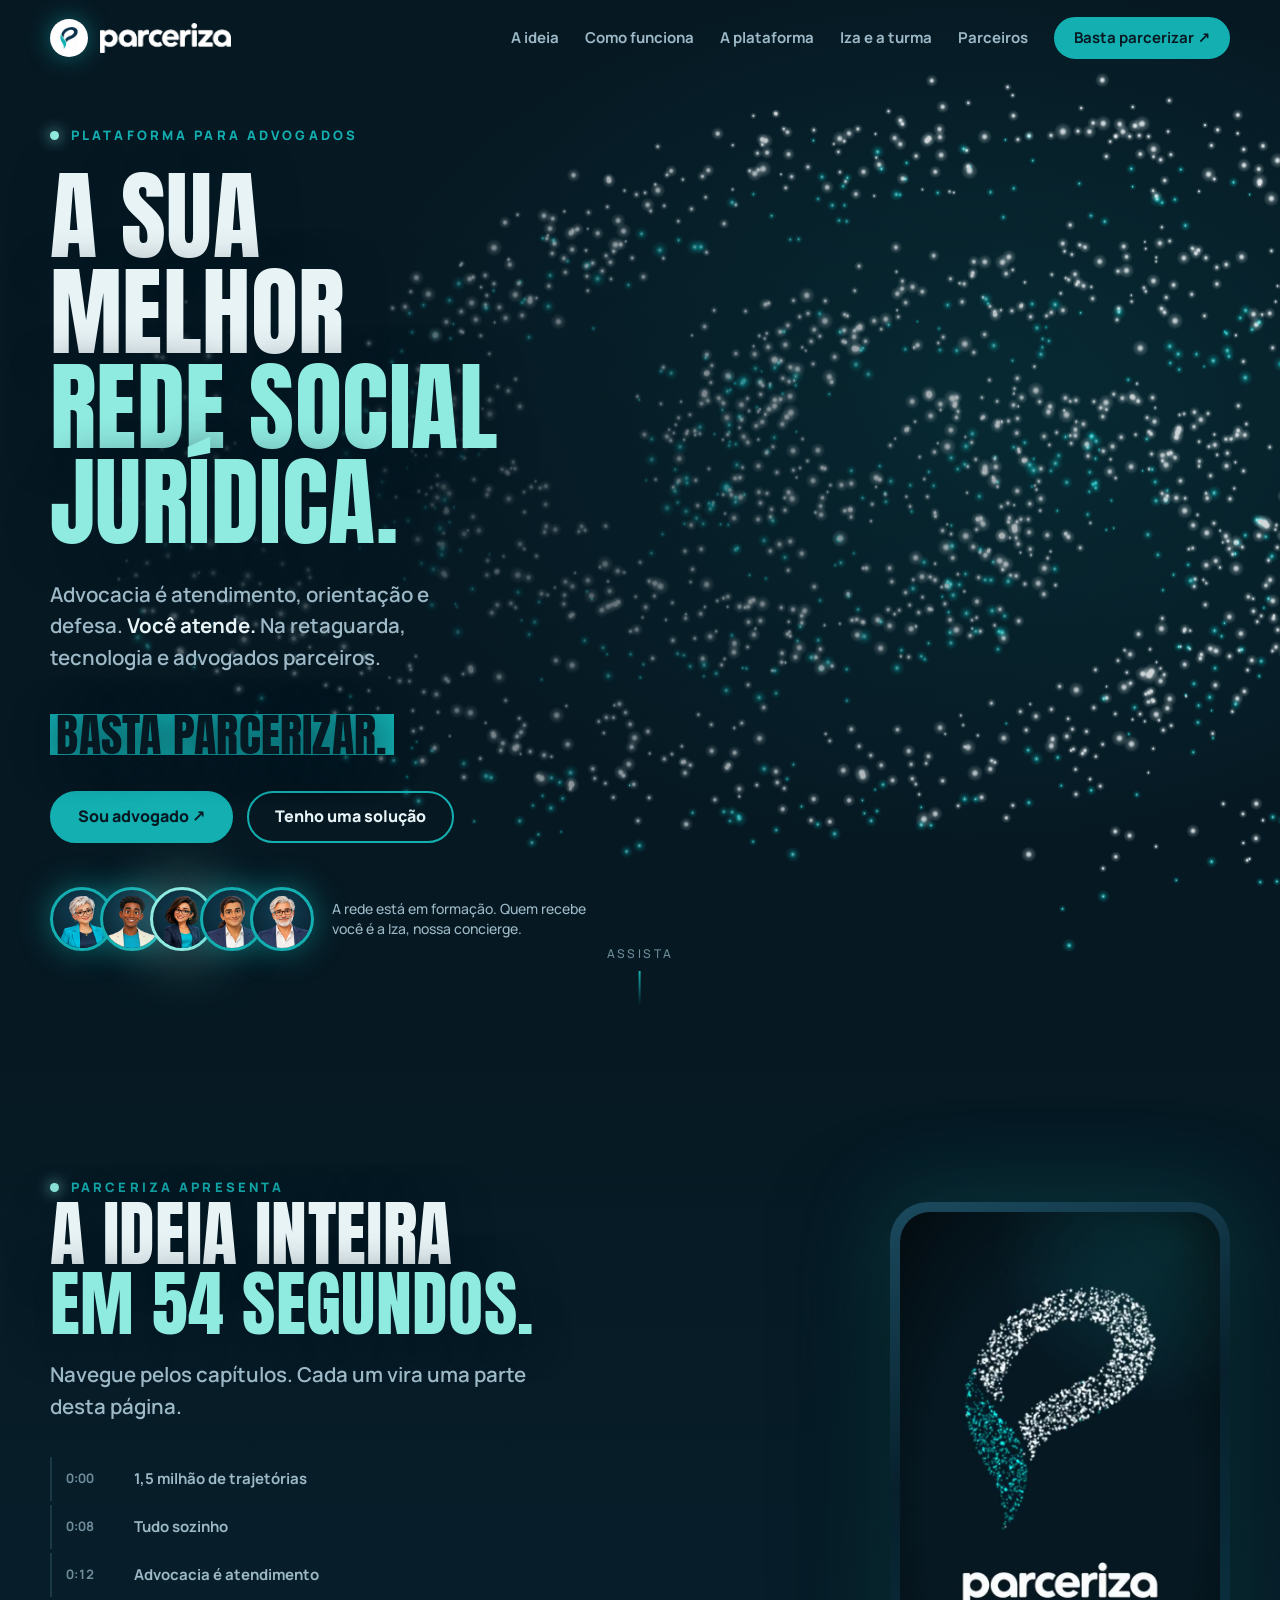
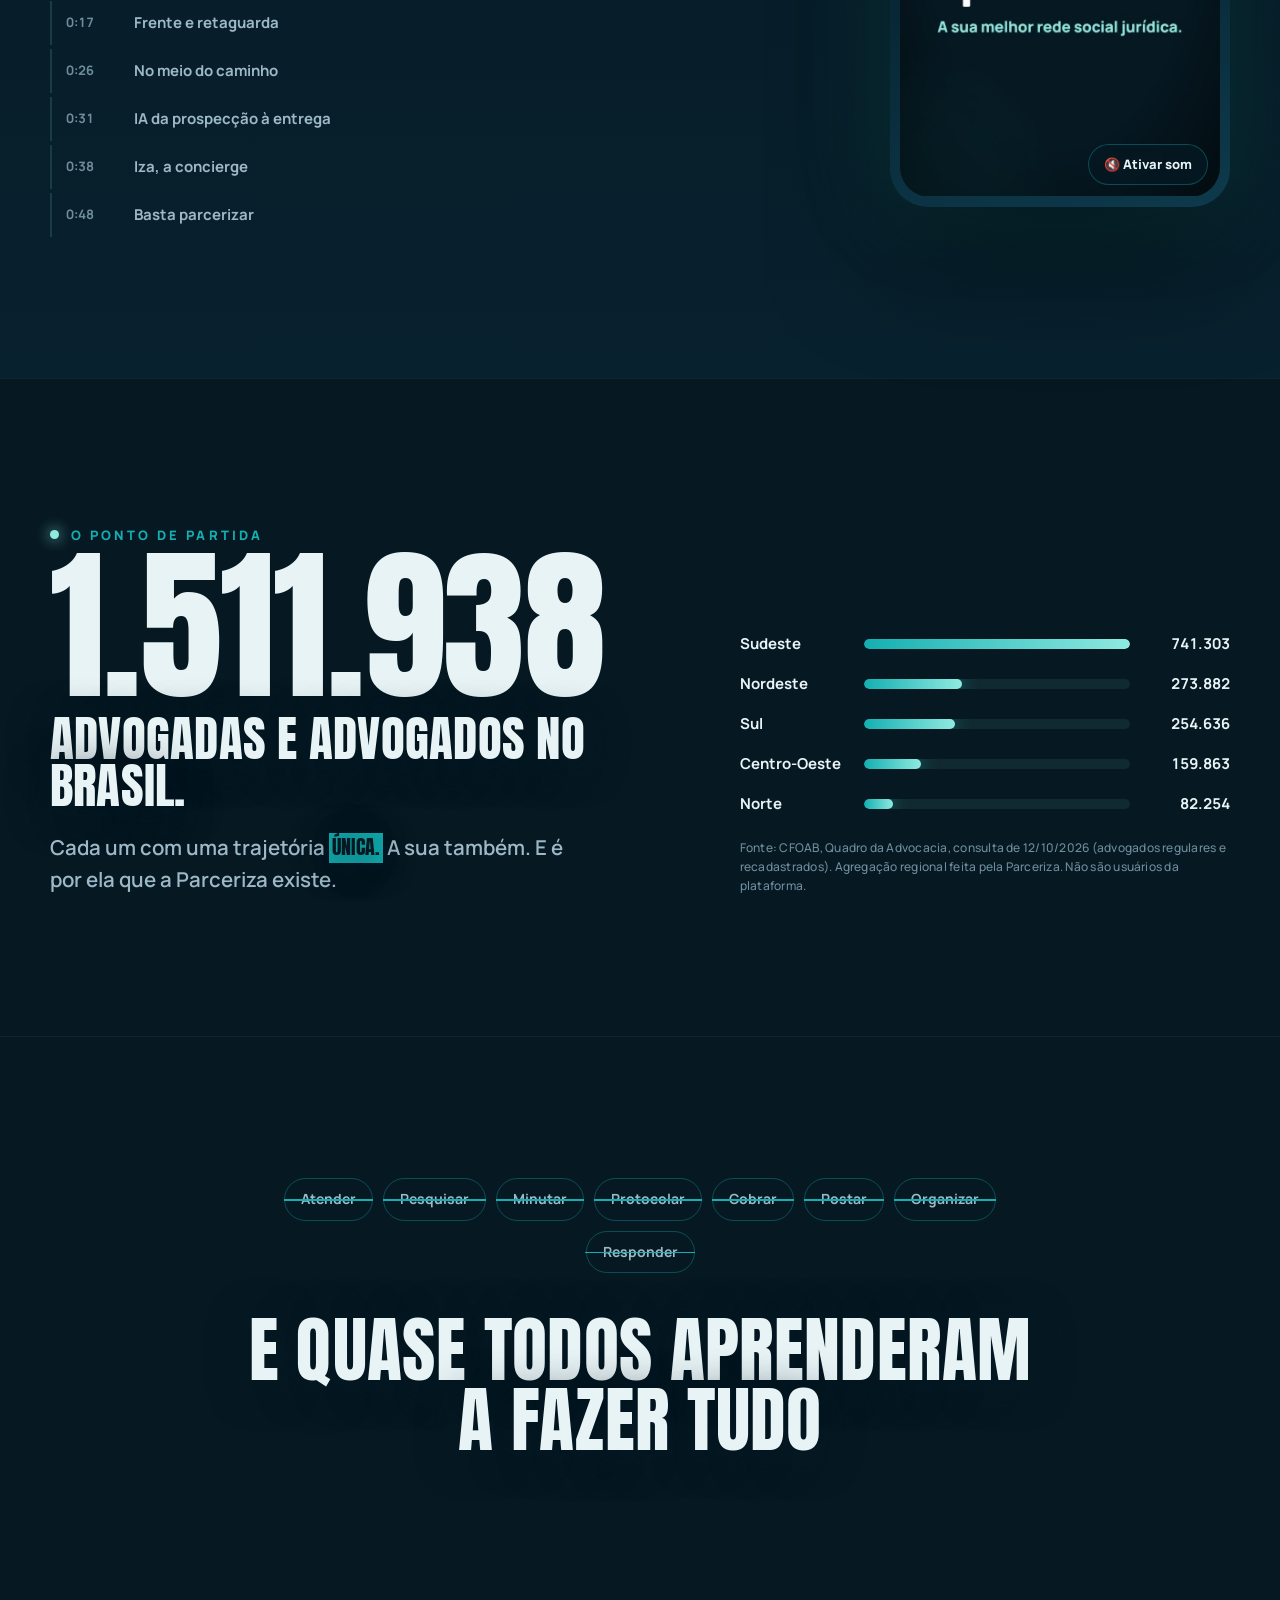
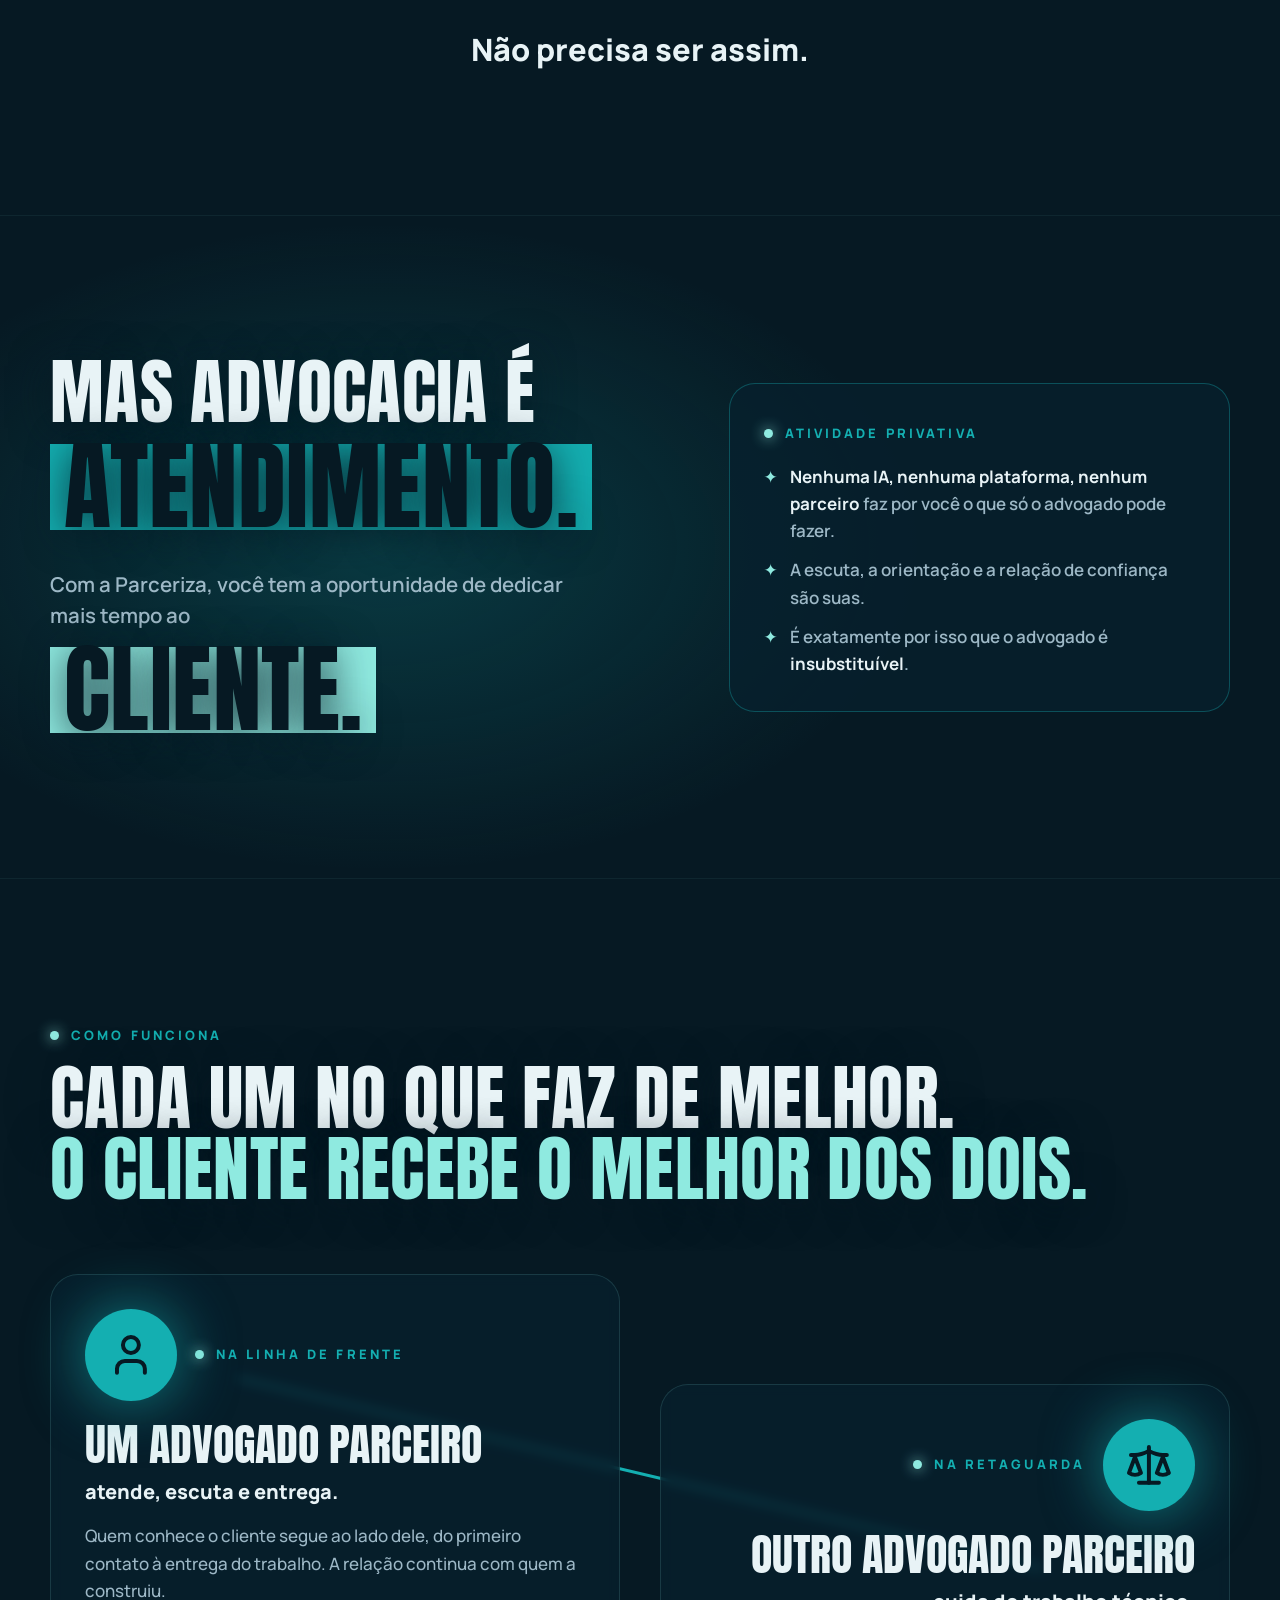
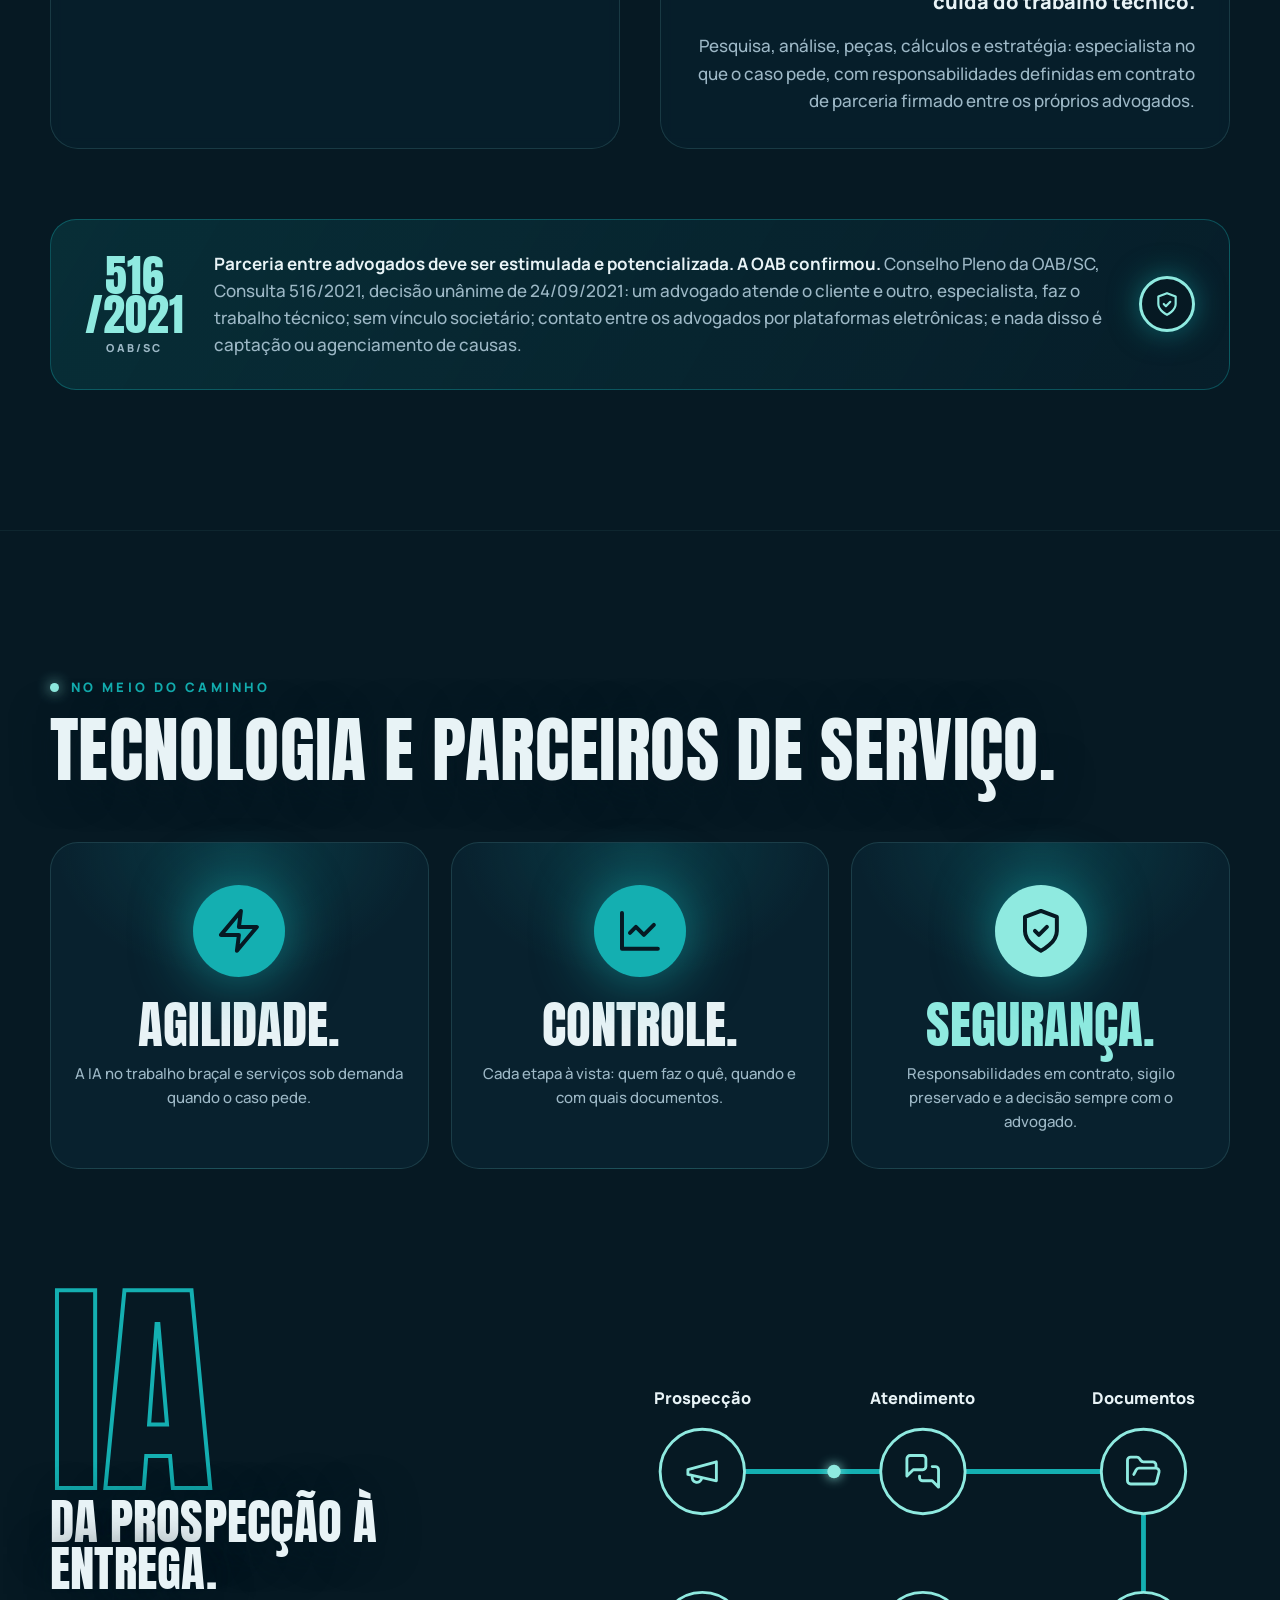
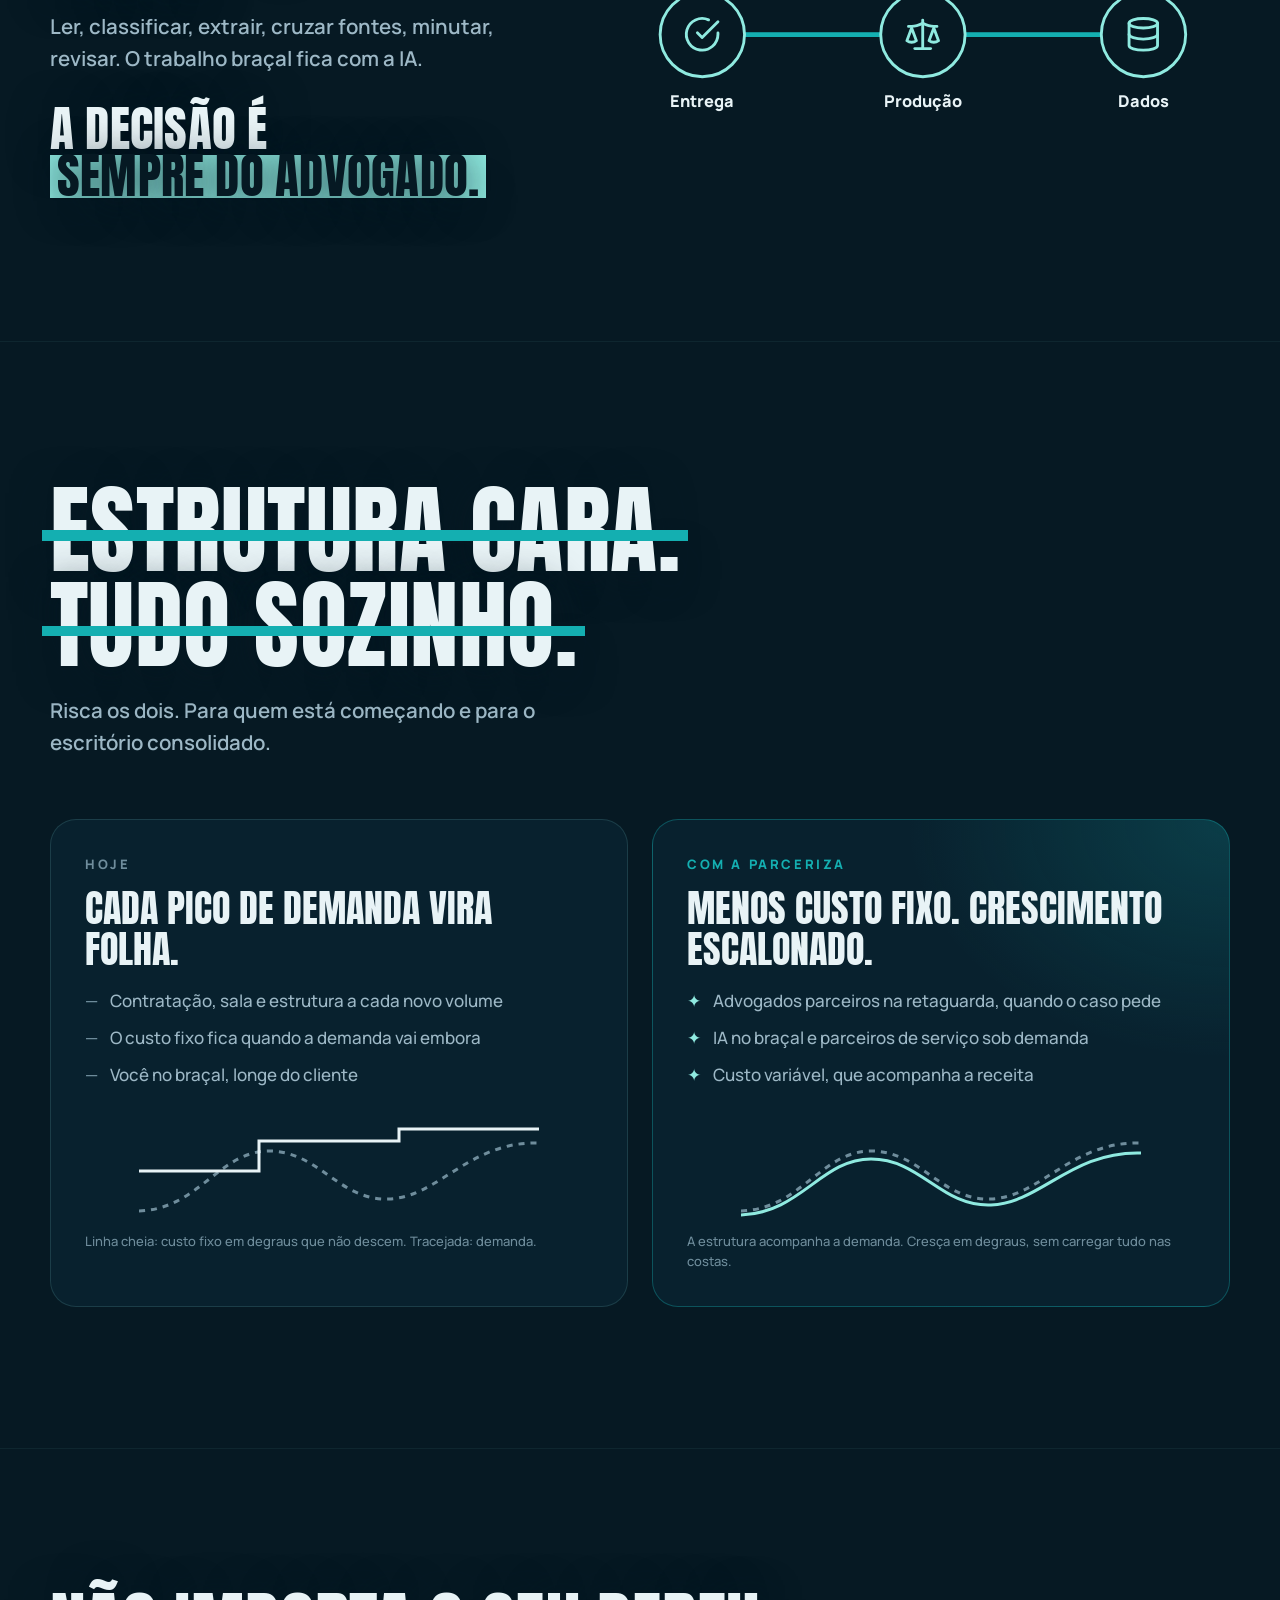
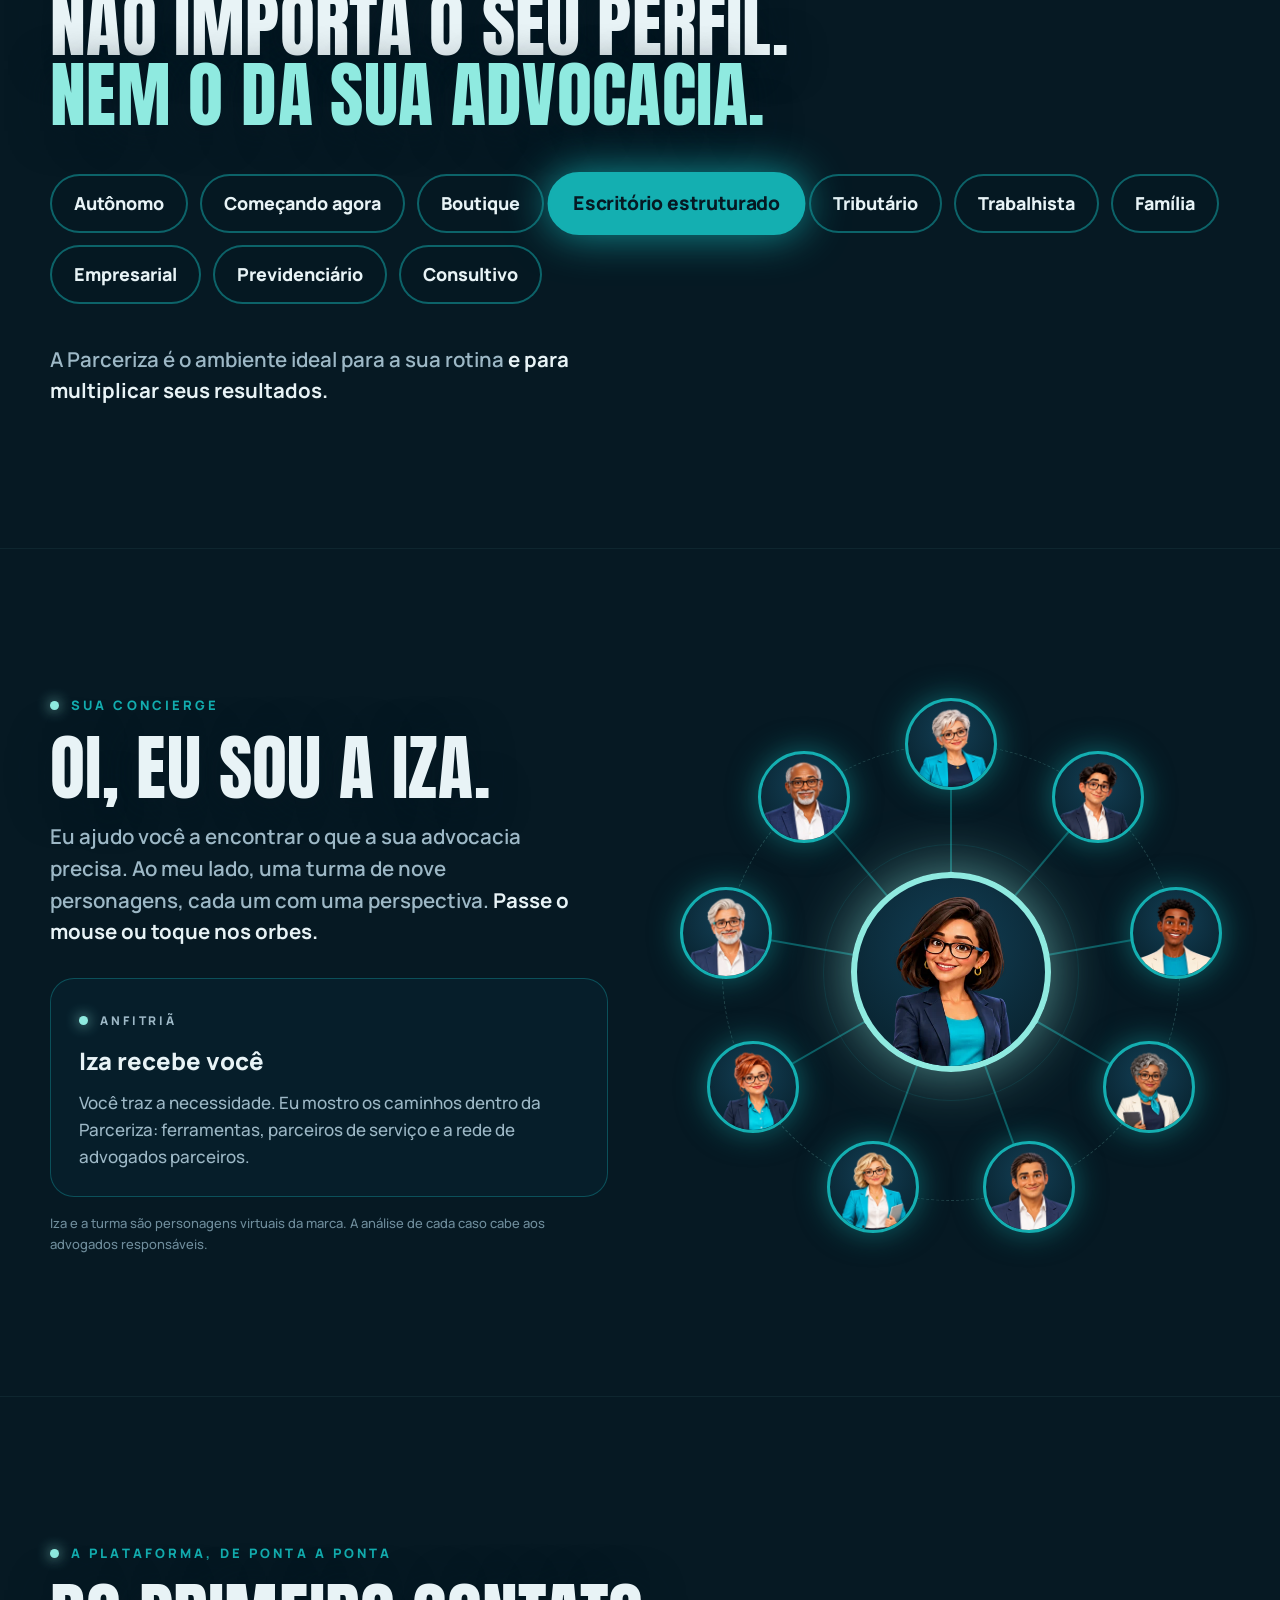
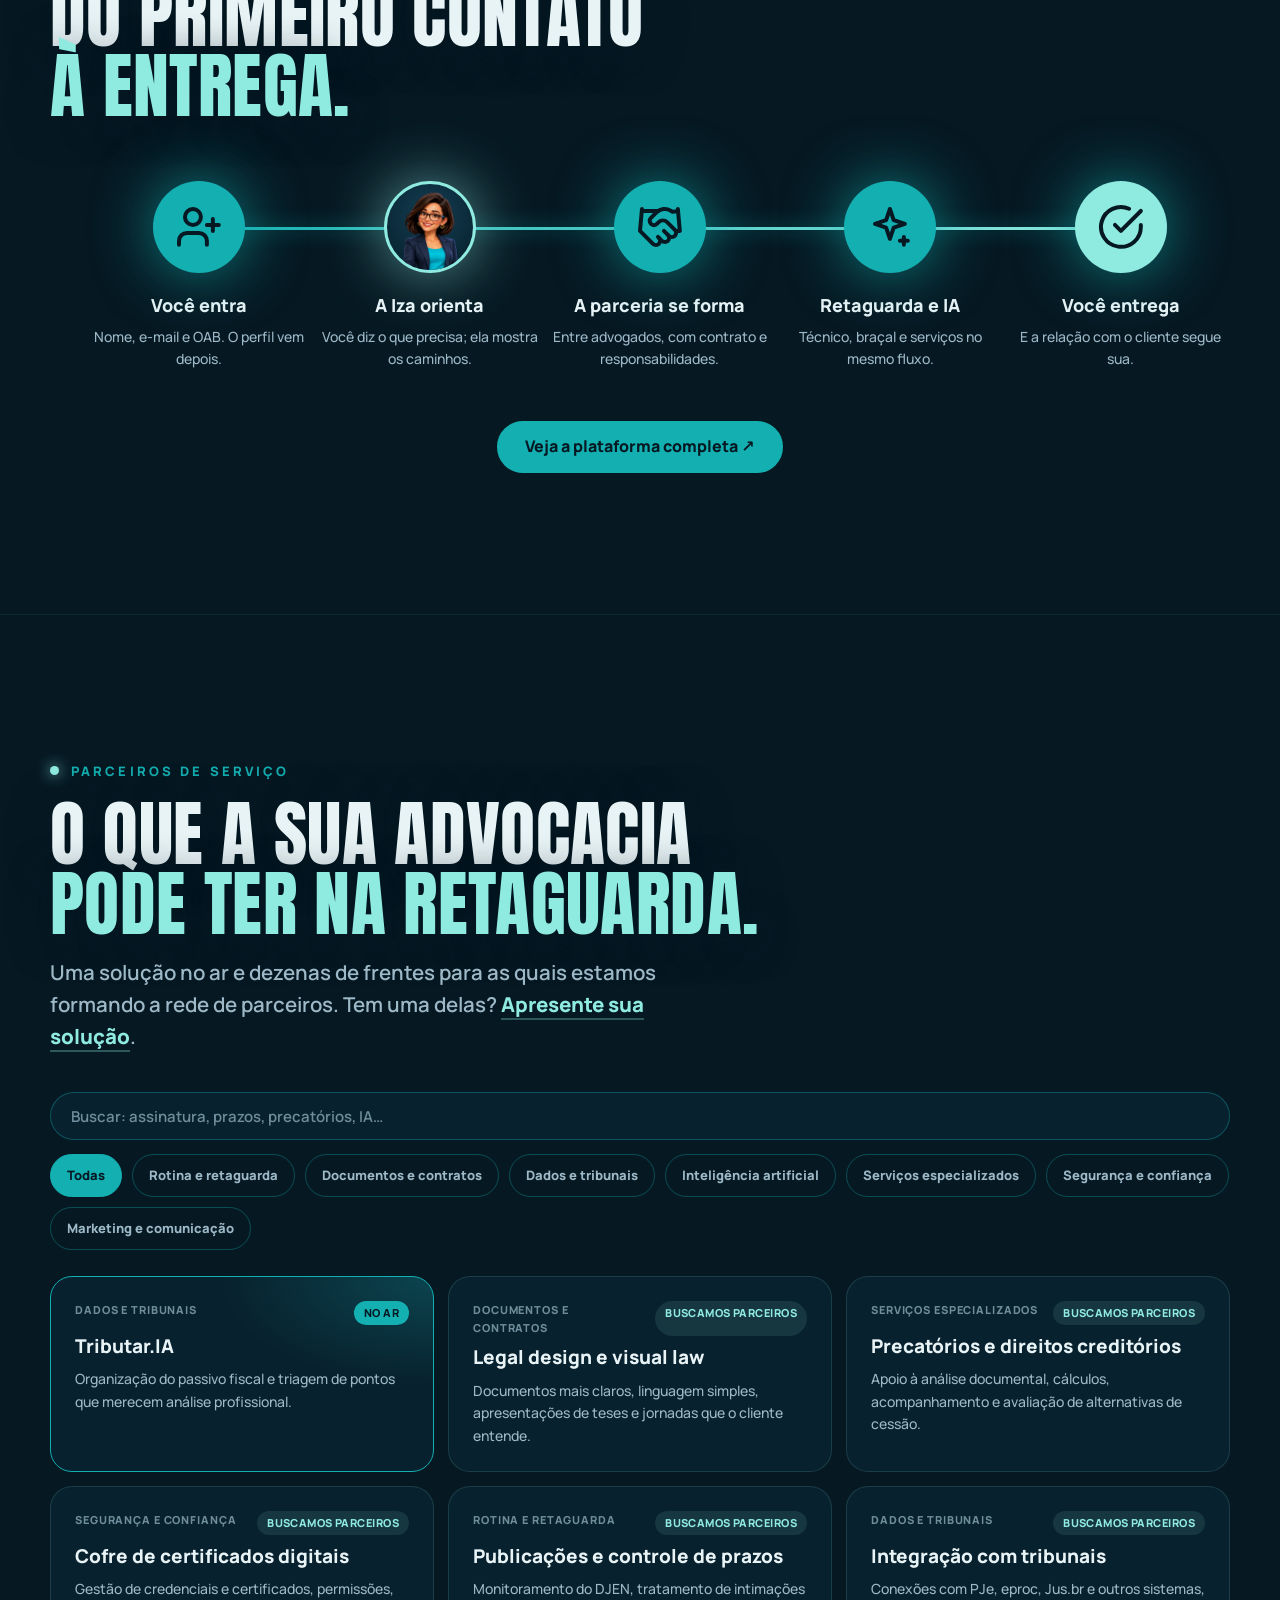
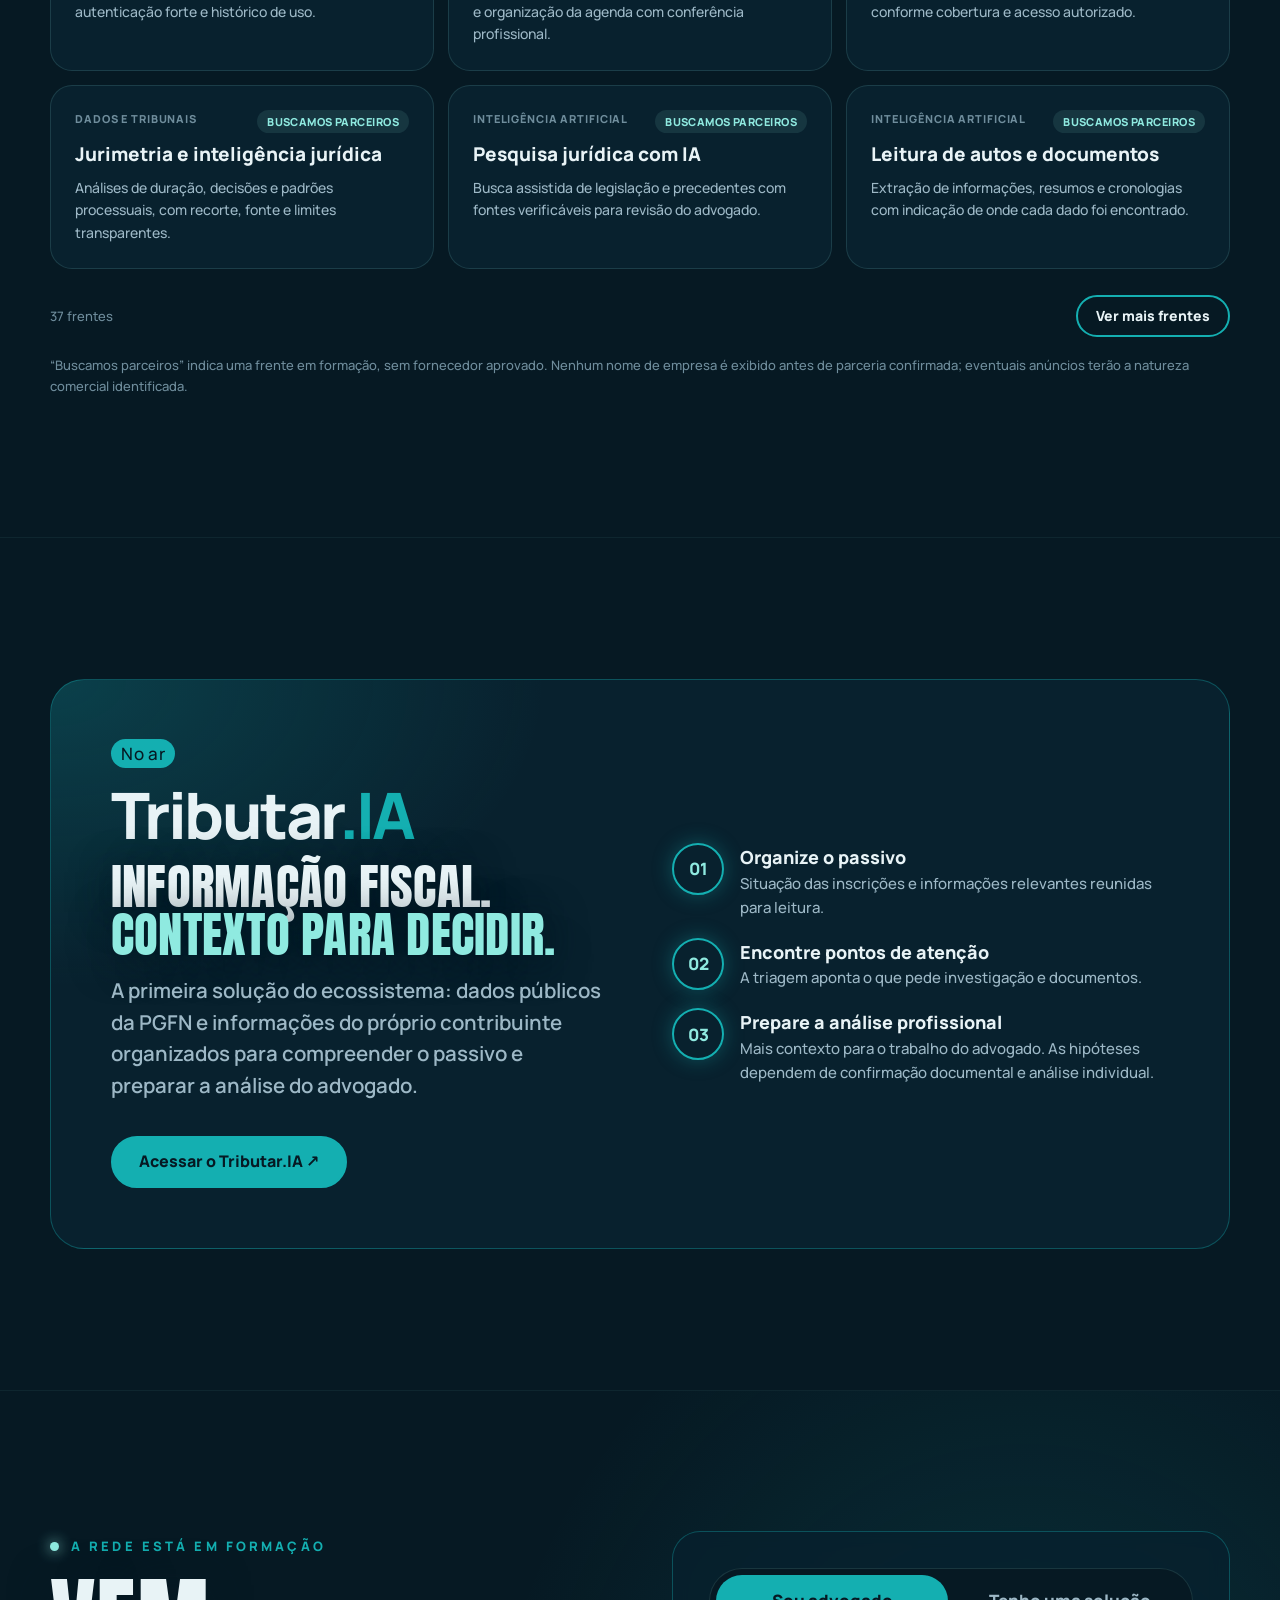
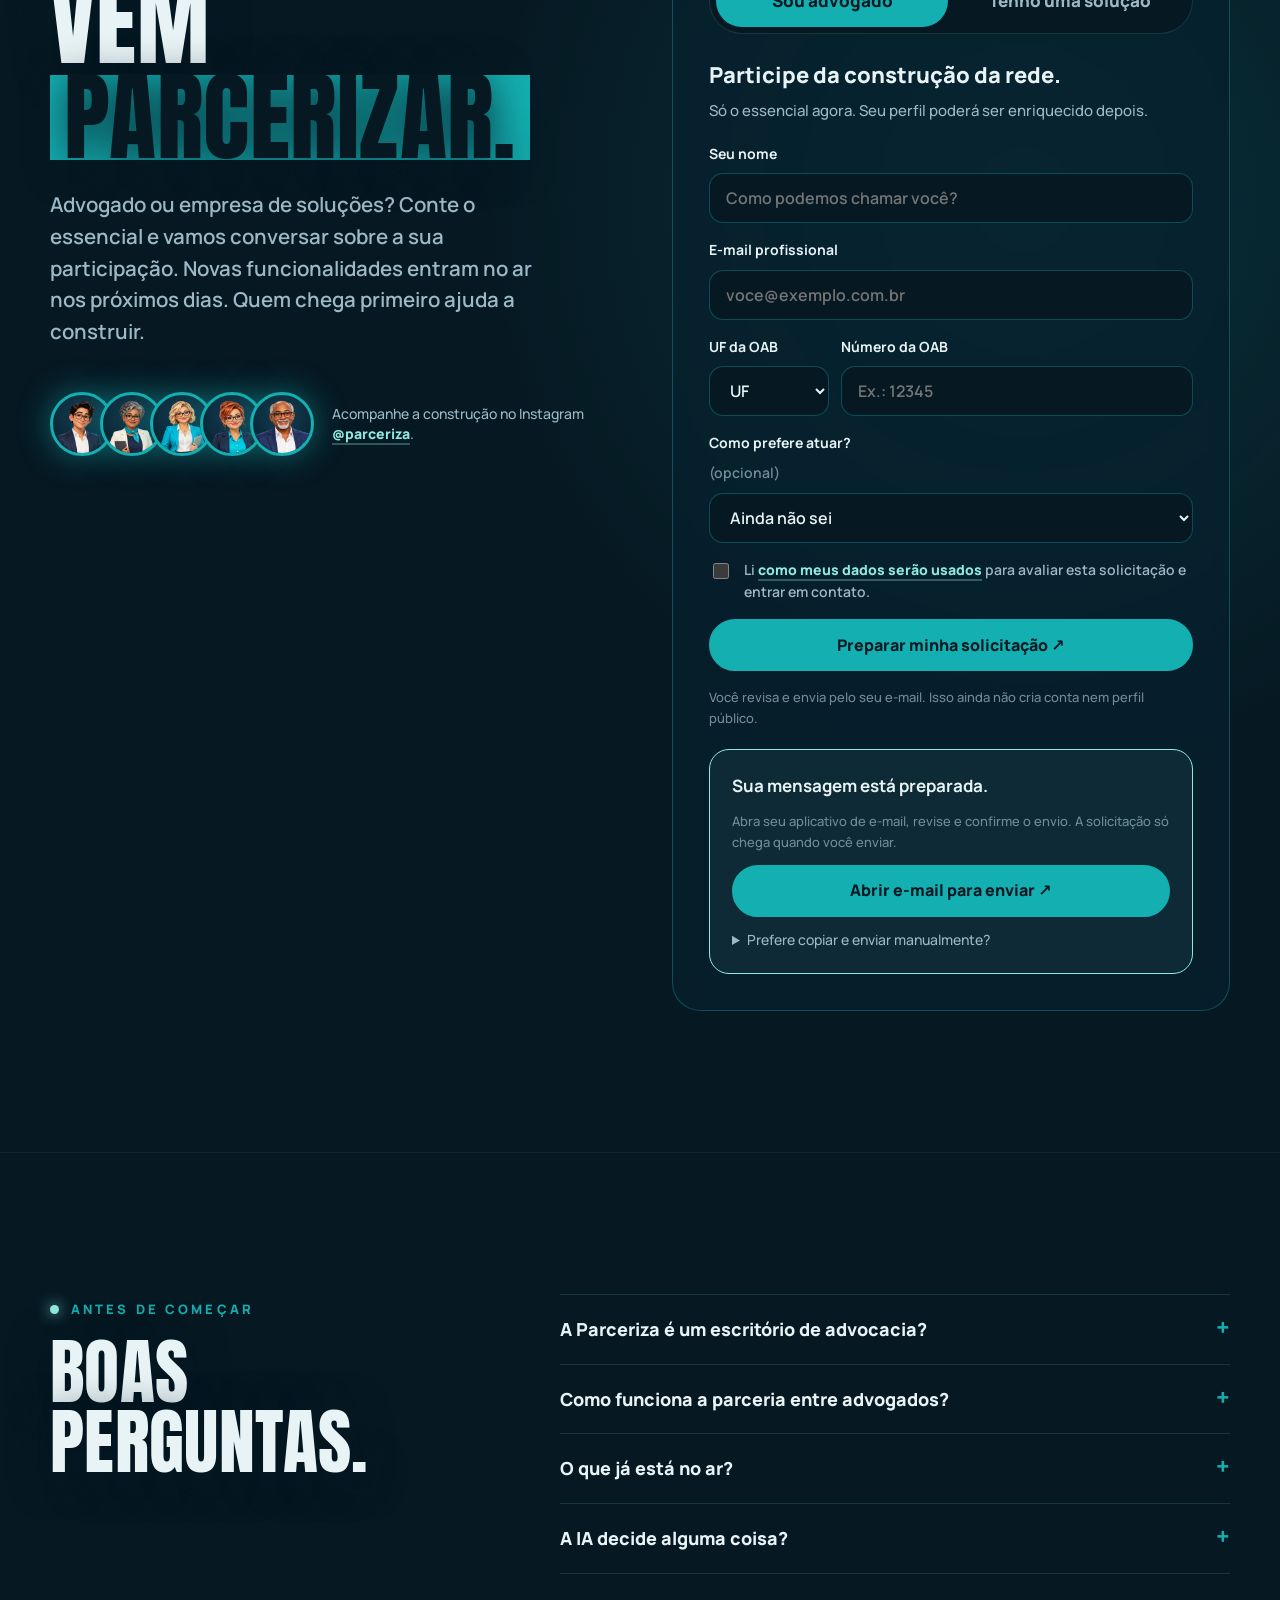
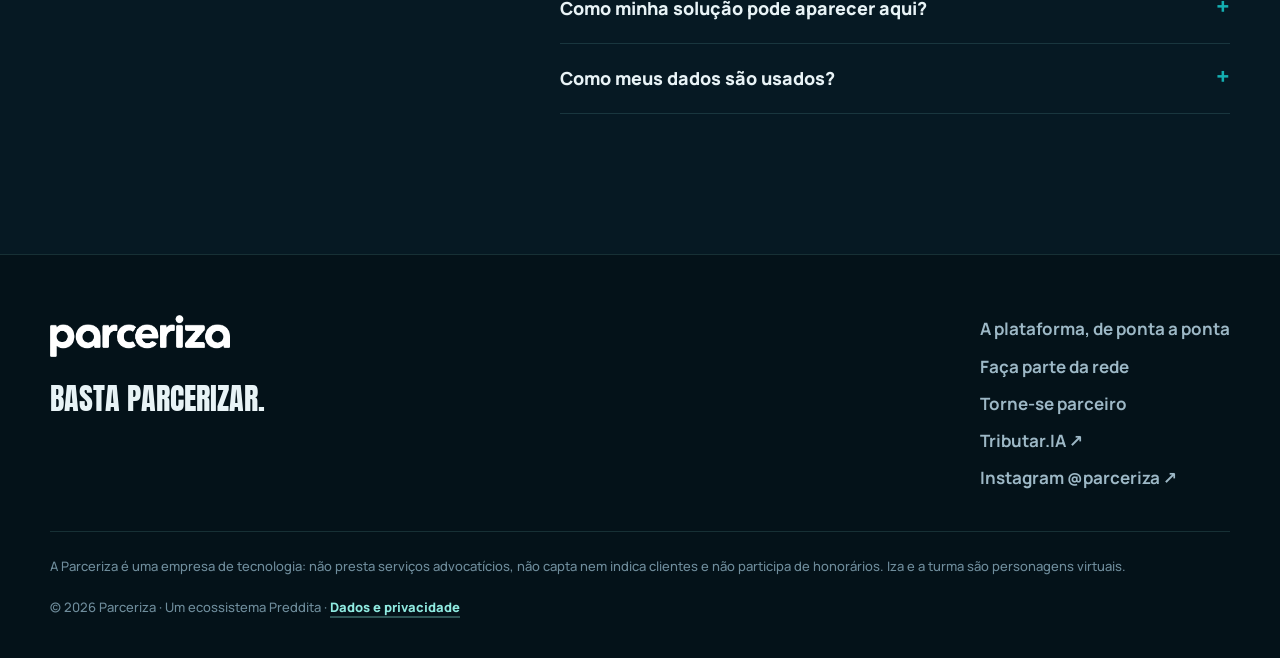
==== commit 5e4e3b06: "Site v3: linha do reel @parceriza, vídeo, orbes e página da plataforma ponta a ponta Co-Authored-By:" ====
--- a/index.html
+++ b/index.html
@@ -3,202 +3,430 @@
 <head>
   <meta charset="utf-8">
   <meta name="viewport" content="width=device-width, initial-scale=1">
-  <meta name="theme-color" content="#103247">
-  <title>Parceriza — boas conexões, novas possibilidades</title>
-  <meta name="description" content="Pessoas, tecnologia e soluções para o universo jurídico. Conheça o Tributar.IA, apresente sua solução e participe da construção da rede Parceriza.">
-  <meta property="og:title" content="Parceriza — boas conexões, novas possibilidades">
-  <meta property="og:description" content="Uma nova forma de aproximar advocacia, tecnologia e soluções. Conheça a nossa turma.">
-  <meta property="og:image" content="https://parceriza.com.br/assets/parceriza-turma.png">
+  <meta name="theme-color" content="#061923">
+  <title>Parceriza — a sua melhor rede social jurídica</title>
+  <meta name="description" content="Advocacia é atendimento, orientação e defesa. Você atende; na retaguarda, tecnologia e advogados parceiros. Plataforma para advogados. Basta parcerizar.">
+  <meta property="og:title" content="Parceriza — a sua melhor rede social jurídica">
+  <meta property="og:description" content="Um advogado parceiro atende. Outro cuida da retaguarda técnica. No meio do caminho, tecnologia e parceiros de serviço. Basta parcerizar.">
+  <meta property="og:image" content="https://parceriza.com.br/assets/video/poster.jpg">
   <meta property="og:url" content="https://parceriza.com.br/">
   <meta property="og:type" content="website">
   <link rel="canonical" href="https://parceriza.com.br/">
+  <link rel="icon" type="image/png" href="assets/favicon.png">
+  <link rel="apple-touch-icon" href="assets/icon-192.png">
   <link rel="preconnect" href="https://fonts.googleapis.com">
   <link rel="preconnect" href="https://fonts.gstatic.com" crossorigin>
-  <link href="https://fonts.googleapis.com/css2?family=Manrope:wght@400;500;600;650;700;750;800&display=swap" rel="stylesheet">
+  <link href="https://fonts.googleapis.com/css2?family=Anton&family=Manrope:wght@500;600;700;800&display=swap" rel="stylesheet">
   <link rel="stylesheet" href="styles.css">
   <script defer src="app.js"></script>
 </head>
 <body>
+<svg width="0" height="0" style="position:absolute" aria-hidden="true">
+  <defs>
+    <symbol id="i-pessoa" viewBox="0 0 24 24" fill="none" stroke="currentColor" stroke-width="2" stroke-linecap="round" stroke-linejoin="round"><path d="M16 7a4 4 0 1 1-8 0a4 4 0 0 1 8 0"/><path d="M19 21v-2a4 4 0 0 0-4-4H9a4 4 0 0 0-4 4v2"/></symbol>
+    <symbol id="i-balanca" viewBox="0 0 24 24" fill="none" stroke="currentColor" stroke-width="2" stroke-linecap="round" stroke-linejoin="round"><path d="m16 16 3-8 3 8c-.87.65-1.92 1-3 1s-2.13-.35-3-1Z"/><path d="m2 16 3-8 3 8c-.87.65-1.92 1-3 1s-2.13-.35-3-1Z"/><path d="M7 21h10"/><path d="M12 3v18"/><path d="M3 7h2c2 0 5-1 7-2 2 1 5 2 7 2h2"/></symbol>
+    <symbol id="i-raio" viewBox="0 0 24 24" fill="none" stroke="currentColor" stroke-width="2" stroke-linecap="round" stroke-linejoin="round"><path d="M13 2 3 14h9l-1 8 10-12h-9l1-8z"/></symbol>
+    <symbol id="i-painel" viewBox="0 0 24 24" fill="none" stroke="currentColor" stroke-width="2" stroke-linecap="round" stroke-linejoin="round"><path d="M3 3v18h18"/><path d="m19 9-5 5-4-4-3 3"/></symbol>
+    <symbol id="i-escudo" viewBox="0 0 24 24" fill="none" stroke="currentColor" stroke-width="2" stroke-linecap="round" stroke-linejoin="round"><path d="M12 22s8-4 8-10V5l-8-3-8 3v7c0 6 8 10 8 10z"/><path d="m9 12 2 2 4-4"/></symbol>
+    <symbol id="i-entrada" viewBox="0 0 24 24" fill="none" stroke="currentColor" stroke-width="2" stroke-linecap="round" stroke-linejoin="round"><path d="M16 21v-2a4 4 0 0 0-4-4H6a4 4 0 0 0-4 4v2"/><circle cx="9" cy="7" r="4"/><path d="M19 8v6M22 11h-6"/></symbol>
+    <symbol id="i-brilho" viewBox="0 0 24 24" fill="none" stroke="currentColor" stroke-width="2" stroke-linecap="round" stroke-linejoin="round"><path d="M12 3l1.9 5.6L19.5 10.5 13.9 12.4 12 18l-1.9-5.6L4.5 10.5l5.6-1.9z"/><path d="M19 17v4M17 19h4"/></symbol>
+    <symbol id="i-aperto" viewBox="0 0 24 24" fill="none" stroke="currentColor" stroke-width="2" stroke-linecap="round" stroke-linejoin="round"><path d="m11 17 2 2a1 1 0 1 0 3-3"/><path d="m14 14 2.5 2.5a1 1 0 1 0 3-3l-3.88-3.88a3 3 0 0 0-4.24 0l-.88.88a1 1 0 1 1-3-3l2.81-2.81a5.79 5.79 0 0 1 7.06-.87l.47.28a2 2 0 0 0 1.42.25L21 4"/><path d="m21 3 1 11h-2"/><path d="M3 3 2 14l6.5 6.5a1 1 0 1 0 3-3"/><path d="M3 4h8"/></symbol>
+    <symbol id="i-entrega" viewBox="0 0 24 24" fill="none" stroke="currentColor" stroke-width="2" stroke-linecap="round" stroke-linejoin="round"><path d="M22 11.08V12a10 10 0 1 1-5.93-9.14"/><path d="m9 11 3 3L22 4"/></symbol>
+  </defs>
+</svg>
 <a class="skip-link" href="#conteudo">Ir para o conteúdo</a>
+
 <header class="site-header">
-  <div class="container header-inner">
-    <a class="brand" href="#inicio" aria-label="Parceriza — início"><img src="assets/parceriza-logo.png" alt="Parceriza" width="1774" height="887"></a>
-    <button class="menu-toggle" type="button" aria-controls="menu" aria-expanded="false">Menu <span aria-hidden="true">☰</span></button>
-    <nav id="menu" aria-label="Navegação principal">
-      <a href="#advogados">Para advogados</a>
-      <a href="#solucoes">Soluções</a>
-      <a href="#parceiros">Parceiros</a>
-      <a href="#turma">Nossa turma</a>
-      <a class="button button-small button-navy" href="#participar" data-form="advogado">Faça parte <span aria-hidden="true">↗</span></a>
+  <div class="wrap header-inner">
+    <a class="brand" href="#inicio" aria-label="Parceriza — início"><img class="brand-orb" src="assets/icon-192.png" alt="" width="38" height="38"><img src="assets/parceriza-palavra.png" alt="Parceriza" width="1130" height="258"></a>
+    <button class="menu-toggle" type="button" aria-controls="menu" aria-expanded="false">Menu ☰</button>
+    <nav class="nav" id="menu" aria-label="Navegação principal">
+      <a href="#ideia">A ideia</a>
+      <a href="#como">Como funciona</a>
+      <a href="plataforma.html">A plataforma</a>
+      <a href="#turma">Iza e a turma</a>
+      <a href="#catalogo">Parceiros</a>
+      <a class="btn btn-solid btn-sm" href="#participar" data-form="advogado">Basta parcerizar ↗</a>
     </nav>
   </div>
 </header>
+
 <main id="conteudo">
+
+  <!-- 1 · HERO: a galáxia vira o P -->
   <section class="hero" id="inicio" aria-labelledby="hero-title">
-    <div class="container">
-      <div class="hero-top">
+    <canvas class="rede" data-rede="logo" aria-hidden="true"></canvas>
+    <div class="veu" aria-hidden="true"></div>
+    <div class="wrap">
+      <p class="kicker" data-reveal>Plataforma para advogados</p>
+      <h1 id="hero-title" class="display d-xl" data-reveal style="--d:.1s">A sua melhor<span class="mint">rede social jurídica.</span></h1>
+      <p class="lead" data-reveal style="--d:.25s">Advocacia é atendimento, orientação e defesa. <strong>Você atende.</strong> Na retaguarda, tecnologia e advogados parceiros.</p>
+      <div class="hero-tag display" data-in><span class="hl"><span>Basta parcerizar.</span></span></div>
+      <div class="actions" data-reveal style="--d:.45s">
+        <a class="btn btn-solid" href="#participar" data-form="advogado">Sou advogado ↗</a>
+        <a class="btn btn-ghost" href="#participar" data-form="parceiro">Tenho uma solução</a>
+      </div>
+      <div class="hero-foot" data-reveal style="--d:.6s">
+        <div class="orb-stack" aria-hidden="true">
+          <span class="orb"><img src="assets/turma/p1.webp" alt=""></span><span class="orb"><img src="assets/turma/p3.webp" alt=""></span><span class="orb orb-iza"><img src="assets/turma/iza.webp" alt=""></span><span class="orb"><img src="assets/turma/p5.webp" alt=""></span><span class="orb"><img src="assets/turma/p8.webp" alt=""></span>
+        </div>
+        <p>A rede está em formação. Quem recebe você é a Iza, nossa concierge.</p>
+      </div>
+    </div>
+    <a class="scroll-cue" href="#video">Assista</a>
+  </section>
+
+  <!-- 2 · VÍDEO -->
+  <section class="section video-section" id="video" aria-labelledby="video-title">
+    <div class="wrap video-layout">
+      <div>
+        <p class="kicker" data-reveal>Parceriza apresenta</p>
+        <h2 id="video-title" class="display d-l" data-reveal style="--d:.1s">A ideia inteira<br><span class="mint">em 54 segundos.</span></h2>
+        <p class="lead" data-reveal style="--d:.2s;margin-top:20px">Navegue pelos capítulos. Cada um vira uma parte desta página.</p>
+        <ol class="chapters" data-reveal style="--d:.3s">
+          <li><button type="button" data-t="0"><span>0:00</span>1,5 milhão de trajetórias</button></li>
+          <li><button type="button" data-t="8.5"><span>0:08</span>Tudo sozinho</button></li>
+          <li><button type="button" data-t="12.5"><span>0:12</span>Advocacia é atendimento</button></li>
+          <li><button type="button" data-t="17"><span>0:17</span>Frente e retaguarda</button></li>
+          <li><button type="button" data-t="26"><span>0:26</span>No meio do caminho</button></li>
+          <li><button type="button" data-t="31"><span>0:31</span>IA da prospecção à entrega</button></li>
+          <li><button type="button" data-t="38.5"><span>0:38</span>Iza, a concierge</button></li>
+          <li><button type="button" data-t="48"><span>0:48</span>Basta parcerizar</button></li>
+        </ol>
+      </div>
+      <div class="phone" data-video>
+        <video src="assets/video/parceriza-apresentacao.mp4" poster="assets/video/poster.jpg" muted playsinline loop preload="metadata" aria-label="Vídeo de apresentação da Parceriza, 54 segundos"></video>
+        <button class="sound" type="button">🔇 Ativar som</button>
+      </div>
+    </div>
+  </section>
+
+  <!-- 3 · 1.511.938 trajetórias -->
+  <section class="section" id="ideia" aria-labelledby="count-title">
+    <div class="wrap count-layout" data-in>
+      <div>
+        <p class="kicker">O ponto de partida</p>
+        <p class="big-number" data-count="1511938" aria-hidden="true">0</p>
+        <h2 id="count-title" class="display d-m" style="margin-top:10px"><span class="sr-only" style="position:absolute;left:-9999px">1.511.938 </span>advogadas e advogados no Brasil.</h2>
+        <p class="lead" style="margin-top:22px">Cada um com uma trajetória <span class="hl"><span class="display">única.</span></span> A sua também. E é por ela que a Parceriza existe.</p>
+      </div>
+      <div>
+        <div class="regions">
+          <div class="region"><span>Sudeste</span><span class="bar"><i style="--w:100%;--d:.1s"></i></span><b>741.303</b></div>
+          <div class="region"><span>Nordeste</span><span class="bar"><i style="--w:36.9%;--d:.2s"></i></span><b>273.882</b></div>
+          <div class="region"><span>Sul</span><span class="bar"><i style="--w:34.3%;--d:.3s"></i></span><b>254.636</b></div>
+          <div class="region"><span>Centro-Oeste</span><span class="bar"><i style="--w:21.6%;--d:.4s"></i></span><b>159.863</b></div>
+          <div class="region"><span>Norte</span><span class="bar"><i style="--w:11.1%;--d:.5s"></i></span><b>82.254</b></div>
+        </div>
+        <p class="source" style="margin-top:22px">Fonte: CFOAB, Quadro da Advocacia, consulta de 12/10/2026 (advogados regulares e recadastrados). Agregação regional feita pela Parceriza. Não são usuários da plataforma.</p>
+      </div>
+    </div>
+  </section>
+
+  <!-- 4 · sozinhos -->
+  <section class="section alone" aria-labelledby="alone-title">
+    <div class="wrap" data-in>
+      <div class="tasks" aria-label="Tarefas do dia a dia">
+        <span class="strike" style="--d:.2s">Atender</span><span class="strike" style="--d:.3s">Pesquisar</span><span class="strike" style="--d:.4s">Minutar</span><span class="strike" style="--d:.5s">Protocolar</span><span class="strike" style="--d:.6s">Cobrar</span><span class="strike" style="--d:.7s">Postar</span><span class="strike" style="--d:.8s">Organizar</span><span class="strike" style="--d:.9s">Responder</span>
+      </div>
+      <h2 id="alone-title" class="display d-l">E quase todos aprenderam<br>a fazer tudo</h2>
+      <p class="display d-xxl" style="margin-top:6px"><span class="dissolve">sozinhos.</span></p>
+      <p class="after">Não precisa ser assim.</p>
+    </div>
+  </section>
+
+  <!-- 5 · atendimento -->
+  <section class="section flash" aria-labelledby="atend-title">
+    <div class="wrap atend-grid">
+      <div data-in>
+        <h2 id="atend-title" class="display d-l">Mas advocacia é</h2>
+        <p class="display d-xl" style="margin-top:12px"><span class="hl"><span>Atendimento.</span></span></p>
+        <p class="lead" style="margin-top:34px">Com a Parceriza, você tem a oportunidade de dedicar mais tempo ao</p>
+        <p class="display d-xl" style="margin-top:10px"><span class="hl mint-hl"><span>cliente.</span></span></p>
+      </div>
+      <aside class="privativo" data-reveal style="--d:.2s">
+        <p class="kicker">Atividade privativa</p>
+        <ul>
+          <li><span><strong>Nenhuma IA, nenhuma plataforma, nenhum parceiro</strong> faz por você o que só o advogado pode fazer.</span></li>
+          <li><span>A escuta, a orientação e a relação de confiança são suas.</span></li>
+          <li><span>É exatamente por isso que o advogado é <strong>insubstituível</strong>.</span></li>
+        </ul>
+      </aside>
+    </div>
+  </section>
+
+  <!-- 6 · frente e retaguarda -->
+  <section class="section" id="como" aria-labelledby="duo-title">
+    <div class="wrap" data-in>
+      <p class="kicker">Como funciona</p>
+      <h2 id="duo-title" class="display d-l" style="margin-top:16px">Cada um no que faz de melhor.<br><span class="mint">O cliente recebe o melhor dos dois.</span></h2>
+      <div class="duo">
+        <svg class="duo-link" aria-hidden="true" preserveAspectRatio="none"><line x1="16%" y1="22%" x2="84%" y2="62%"/></svg>
+        <article class="duo-card">
+          <div class="duo-head"><span class="orb orb-icon"><svg><use href="#i-pessoa"/></svg></span><p class="kicker">Na linha de frente</p></div>
+          <h3>Um advogado parceiro</h3>
+          <p class="sub">atende, escuta e entrega.</p>
+          <p class="txt">Quem conhece o cliente segue ao lado dele, do primeiro contato à entrega do trabalho. A relação continua com quem a construiu.</p>
+        </article>
+        <article class="duo-card">
+          <div class="duo-head"><p class="kicker">Na retaguarda</p><span class="orb orb-icon"><svg><use href="#i-balanca"/></svg></span></div>
+          <h3>Outro advogado parceiro</h3>
+          <p class="sub">cuida do trabalho técnico.</p>
+          <p class="txt">Pesquisa, análise, peças, cálculos e estratégia: especialista no que o caso pede, com responsabilidades definidas em contrato de parceria firmado entre os próprios advogados.</p>
+        </article>
+      </div>
+      <div class="marco" data-reveal>
+        <p class="seal">516<br>/2021<small>OAB/SC</small></p>
+        <p><strong>Parceria entre advogados deve ser estimulada e potencializada. A OAB confirmou.</strong> Conselho Pleno da OAB/SC, Consulta 516/2021, decisão unânime de 24/09/2021: um advogado atende o cliente e outro, especialista, faz o trabalho técnico; sem vínculo societário; contato entre os advogados por plataformas eletrônicas; e nada disso é captação ou agenciamento de causas.</p>
+        <span class="orb orb-line" style="--s:56px;display:grid;place-items:center" aria-hidden="true"><svg width="26" height="26"><use href="#i-escudo"/></svg></span>
+      </div>
+    </div>
+  </section>
+
+  <!-- 7 · meio do caminho + IA -->
+  <section class="section" aria-labelledby="meio-title">
+    <div class="wrap">
+      <p class="kicker" data-reveal>No meio do caminho</p>
+      <h2 id="meio-title" class="display d-l" data-reveal style="--d:.1s;margin-top:16px">Tecnologia e parceiros de serviço.</h2>
+      <div class="pillars">
+        <article class="pillar" data-reveal style="--d:.1s"><span class="orb orb-icon"><svg><use href="#i-raio"/></svg></span><h3>Agilidade.</h3><p>A IA no trabalho braçal e serviços sob demanda quando o caso pede.</p></article>
+        <article class="pillar" data-reveal style="--d:.25s"><span class="orb orb-icon"><svg><use href="#i-painel"/></svg></span><h3>Controle.</h3><p>Cada etapa à vista: quem faz o quê, quando e com quais documentos.</p></article>
+        <article class="pillar" data-reveal style="--d:.4s"><span class="orb orb-icon" style="background:var(--mint)"><svg><use href="#i-escudo"/></svg></span><h3>Segurança.</h3><p>Responsabilidades em contrato, sigilo preservado e a decisão sempre com o advogado.</p></article>
+      </div>
+
+      <div class="ia-layout" style="margin-top:clamp(80px,10vw,140px)" data-in>
         <div>
-          <p class="eyebrow"><span class="status-dot"></span> Pessoas. Tecnologia. Parcerias.</p>
-          <h1 id="hero-title">Boas conexões.<br><span>Novas possibilidades.</span></h1>
-          <p class="hero-copy">Um lugar para aproximar a advocacia, as empresas e as soluções que ajudam a transformar o trabalho de todos os dias.</p>
-          <div class="actions">
-            <a class="button button-navy" href="#participar" data-form="advogado">Sou advogado <span aria-hidden="true">↗</span></a>
-            <a class="text-link" href="#parceiros">Tenho uma solução <span aria-hidden="true">↗</span></a>
-          </div>
-        </div>
-        <aside class="iza-welcome" aria-label="Boas-vindas da Iza">
-          <div class="welcome-heading"><span class="portrait portrait-iza" aria-hidden="true"></span><div><strong>Oi, eu sou a Iza.</strong><span>Sua anfitriã na Parceriza</span></div><span class="spark" aria-hidden="true">✦</span></div>
-          <p>Você traz a necessidade.<br>Eu ajudo a encontrar o caminho.</p>
-          <a href="#encontre">Por onde vamos começar? <span aria-hidden="true">↓</span></a>
-        </aside>
-      </div>
-      <figure class="hero-art">
-        <img src="assets/parceriza-turma.png" alt="Os dez personagens virtuais da Parceriza reunidos. Iza está ao centro. A turma inclui mulheres e homens de diferentes idades e aparências, e um integrante cadeirante." width="1774" height="887" fetchpriority="high">
-        <figcaption><span>Uma turma. Muitas perspectivas.</span><a href="#turma">Conheça essa ideia <span aria-hidden="true">↗</span></a></figcaption>
-      </figure>
-    </div>
-  </section>
-
-  <section class="path-section section" id="encontre" aria-labelledby="path-title">
-    <div class="container path-layout">
-      <div><p class="eyebrow">Comece pela sua necessidade</p><h2 id="path-title">O que podemos<br>aproximar hoje?</h2><p class="section-copy">Escolha seu momento. A Iza apresenta os caminhos disponíveis dentro do nosso ecossistema.</p></div>
-      <div class="path-content">
-        <div class="path-tabs" role="tablist" aria-label="Escolha seu objetivo">
-          <button id="path-tab-adv" type="button" role="tab" aria-selected="true" aria-controls="path-adv" tabindex="0">Minha atuação</button>
-          <button id="path-tab-emp" type="button" role="tab" aria-selected="false" aria-controls="path-emp" tabindex="-1">Minha empresa</button>
-          <button id="path-tab-par" type="button" role="tab" aria-selected="false" aria-controls="path-par" tabindex="-1">Minha solução</button>
-        </div>
-        <div id="path-adv" class="path-panel" role="tabpanel" aria-labelledby="path-tab-adv">
-          <span class="path-number" aria-hidden="true">01</span><h3>Mais conexões para a sua advocacia.</h3><p>Estamos formando uma rede de profissionais para colaboração e apresentação de serviços. Manifeste seu interesse com poucas informações; o perfil completo vem depois.</p><a class="text-link" href="#participar" data-form="advogado">Quero participar da rede <span aria-hidden="true">↗</span></a>
-        </div>
-        <div id="path-emp" class="path-panel" role="tabpanel" aria-labelledby="path-tab-emp" hidden>
-          <span class="path-number" aria-hidden="true">02</span><h3>Clareza para a próxima decisão.</h3><p>Conheça o Tributar.IA, nossa primeira solução em destaque. Organize informações do passivo fiscal e identifique pontos que merecem análise profissional.</p><a class="text-link" href="https://tributaria.parceriza.com.br">Conhecer o Tributar.IA <span aria-hidden="true">↗</span></a>
-        </div>
-        <div id="path-par" class="path-panel" role="tabpanel" aria-labelledby="path-tab-par" hidden>
-          <span class="path-number" aria-hidden="true">03</span><h3>Sua solução pode encontrar seu público.</h3><p>Legaltechs, plataformas e serviços de apoio: apresente o que você faz. Vamos avaliar a afinidade com o ecossistema e as possibilidades de divulgação.</p><a class="text-link" href="#participar" data-form="parceiro">Apresentar minha solução <span aria-hidden="true">↗</span></a>
-        </div>
-        <p class="small-note">A Iza é uma personagem virtual. Este guia apresenta caminhos de navegação.</p>
-      </div>
-    </div>
-  </section>
-
-  <section class="solutions-section section" id="solucoes" aria-labelledby="solutions-title">
-    <div class="container">
-      <div class="section-heading"><div><p class="eyebrow">Tecnologia que faz parte da conversa</p><h2 id="solutions-title">Conheça o Tributar.IA.</h2></div><p>O ecossistema começa com uma solução concreta e cresce com novas conexões.</p></div>
-      <article class="product-feature">
-        <div class="product-copy">
-          <span class="pill"><span class="status-dot"></span> Solução do ecossistema</span>
-          <div class="product-wordmark">Tributar<span>.IA</span></div>
-          <h3>Informação fiscal.<br>Contexto para decidir.</h3>
-          <p>Dados públicos da PGFN e informações do próprio contribuinte organizados para compreender o passivo e preparar uma análise mais clara.</p>
-          <a class="button button-teal" href="https://tributaria.parceriza.com.br">Acessar o Tributar.IA <span aria-hidden="true">↗</span></a>
-          <p class="product-note">Acesso e condições de uso na plataforma do produto.</p>
-        </div>
-        <div class="product-details">
-          <div class="detail-row"><span>01</span><div><h4>Organize o passivo</h4><p>Situação das inscrições e informações relevantes reunidas para leitura.</p></div></div>
-          <div class="detail-row"><span>02</span><div><h4>Encontre pontos de atenção</h4><p>A triagem ajuda a identificar o que pede investigação e documentos.</p></div></div>
-          <div class="detail-row"><span>03</span><div><h4>Prepare a análise profissional</h4><p>Mais contexto para o trabalho do advogado e para as decisões da empresa.</p></div></div>
-          <div class="product-footnote">As hipóteses apontadas dependem de confirmação documental e análise individual por profissional habilitado.</div>
-        </div>
+          <p class="ia-word" aria-hidden="true">IA</p>
+          <h2 class="display d-m" style="margin-top:12px">da prospecção à entrega.</h2>
+          <p class="lead" style="margin-top:18px">Ler, classificar, extrair, cruzar fontes, minutar, revisar. O trabalho braçal fica com a IA.</p>
+          <p class="display d-m decide">A decisão é <span class="hl mint-hl"><span>sempre do advogado.</span></span></p>
+        </div>
+        <svg class="flow" viewBox="0 0 640 380" role="img" aria-label="Fluxo: prospecção, atendimento, documentos, dados, produção e entrega">
+          <path class="track" d="M90 110 H550 V280 H90"/>
+          <path class="draw" d="M90 110 H550 V280 H90"/>
+          <circle class="pulse" r="7" cx="-20" cy="-20"/>
+          <g class="node" style="--d:.4s"><circle cx="90" cy="110" r="44"/><g class="ico" transform="translate(70 90) scale(1.65)"><path d="m3 11 18-5v12L3 14v-3z"/><path d="M11.6 16.8a3 3 0 1 1-5.8-1.6"/></g><text x="90" y="40" text-anchor="middle">Prospecção</text></g>
+          <g class="node" style="--d:.8s"><circle cx="320" cy="110" r="44"/><g class="ico" transform="translate(300 90) scale(1.65)"><path d="M14 9a2 2 0 0 1-2 2H6l-4 4V4a2 2 0 0 1 2-2h8a2 2 0 0 1 2 2z"/><path d="M18 9h2a2 2 0 0 1 2 2v11l-4-4h-6a2 2 0 0 1-2-2v-1"/></g><text x="320" y="40" text-anchor="middle">Atendimento</text></g>
+          <g class="node" style="--d:1.2s"><circle cx="550" cy="110" r="44"/><g class="ico" transform="translate(530 90) scale(1.65)"><path d="m6 14 1.5-2.9A2 2 0 0 1 9.24 10H20a2 2 0 0 1 1.94 2.5l-1.54 6a2 2 0 0 1-1.95 1.5H4a2 2 0 0 1-2-2V5a2 2 0 0 1 2-2h3.9a2 2 0 0 1 1.69.9l.81 1.2a2 2 0 0 0 1.67.9H18a2 2 0 0 1 2 2v2"/></g><text x="550" y="40" text-anchor="middle">Documentos</text></g>
+          <g class="node" style="--d:1.5s"><circle cx="550" cy="280" r="44"/><g class="ico" transform="translate(530 260) scale(1.65)"><path d="M3 5a9 3 0 0 0 18 0a9 3 0 0 0 -18 0"/><path d="M3 5V19A9 3 0 0 0 21 19V5"/><path d="M3 12A9 3 0 0 0 21 12"/></g><text x="550" y="356" text-anchor="middle">Dados</text></g>
+          <g class="node" style="--d:1.9s"><circle cx="320" cy="280" r="44"/><g class="ico" transform="translate(300 260) scale(1.65)"><path d="m16 16 3-8 3 8c-.87.65-1.92 1-3 1s-2.13-.35-3-1Z"/><path d="m2 16 3-8 3 8c-.87.65-1.92 1-3 1s-2.13-.35-3-1Z"/><path d="M7 21h10"/><path d="M12 3v18"/><path d="M3 7h2c2 0 5-1 7-2 2 1 5 2 7 2h2"/></g><text x="320" y="356" text-anchor="middle">Produção</text></g>
+          <g class="node" style="--d:2.3s"><circle cx="90" cy="280" r="44"/><g class="ico" transform="translate(70 260) scale(1.65)"><path d="M22 11.08V12a10 10 0 1 1-5.93-9.14"/><path d="m9 11 3 3L22 4"/></g><text x="90" y="356" text-anchor="middle">Entrega</text></g>
+        </svg>
+      </div>
+    </div>
+  </section>
+
+  <!-- 8 · estrutura cara -->
+  <section class="section" aria-labelledby="custo-title">
+    <div class="wrap" data-in>
+      <h2 id="custo-title" class="display d-xl"><span class="strike" style="--d:.3s">Estrutura cara.</span><br><span class="strike" style="--d:.7s">Tudo sozinho.</span></h2>
+      <p class="lead" style="margin-top:22px">Risca os dois. Para quem está começando e para o escritório consolidado.</p>
+      <div class="cost-grid">
+        <article class="cost">
+          <h3>Hoje</h3>
+          <p class="big">Cada pico de demanda vira folha.</p>
+          <ul><li>Contratação, sala e estrutura a cada novo volume</li><li>O custo fixo fica quando a demanda vai embora</li><li>Você no braçal, longe do cliente</li></ul>
+          <svg class="chart" viewBox="0 0 400 120" aria-hidden="true"><path d="M0 100 C60 98 80 40 130 40 S200 90 250 88 S330 30 400 32" stroke="#6f8d9c" stroke-dasharray="6 6"/><path d="M0 60 H120 V30 H260 V18 H400" stroke="#e8f3f6"/></svg>
+          <p class="small">Linha cheia: custo fixo em degraus que não descem. Tracejada: demanda.</p>
+        </article>
+        <article class="cost after-card">
+          <h3>Com a Parceriza</h3>
+          <p class="big">Menos custo fixo. Crescimento escalonado.</p>
+          <ul><li>Advogados parceiros na retaguarda, quando o caso pede</li><li>IA no braçal e parceiros de serviço sob demanda</li><li>Custo variável, que acompanha a receita</li></ul>
+          <svg class="chart" viewBox="0 0 400 120" aria-hidden="true"><path d="M0 100 C60 98 80 40 130 40 S200 90 250 88 S330 30 400 32" stroke="#6f8d9c" stroke-dasharray="6 6"/><path d="M0 104 C60 102 80 48 130 48 S200 96 250 94 S330 40 400 42" stroke="#8feae0"/></svg>
+          <p class="small">A estrutura acompanha a demanda. Cresça em degraus, sem carregar tudo nas costas.</p>
+        </article>
+      </div>
+    </div>
+  </section>
+
+  <!-- 9 · qualquer perfil -->
+  <section class="section" aria-labelledby="perfil-title">
+    <div class="wrap">
+      <h2 id="perfil-title" class="display d-l" data-reveal>Não importa o seu perfil.<br><span class="mint">Nem o da sua advocacia.</span></h2>
+      <div class="chips" data-cycle data-reveal style="--d:.2s">
+        <span class="chip">Autônomo</span><span class="chip">Começando agora</span><span class="chip">Boutique</span><span class="chip">Escritório estruturado</span><span class="chip">Tributário</span><span class="chip">Trabalhista</span><span class="chip">Família</span><span class="chip">Empresarial</span><span class="chip">Previdenciário</span><span class="chip">Consultivo</span>
+      </div>
+      <p class="lead" data-reveal style="--d:.3s;margin-top:40px;max-width:46ch">A Parceriza é o ambiente ideal para a sua rotina <strong>e para multiplicar seus resultados.</strong></p>
+    </div>
+  </section>
+
+  <!-- 10 · Iza e a turma -->
+  <section class="section" id="turma" aria-labelledby="turma-title">
+    <div class="wrap turma-layout">
+      <div>
+        <p class="kicker" data-reveal>Sua concierge</p>
+        <h2 id="turma-title" class="display d-l" data-reveal style="--d:.1s;margin-top:16px">Oi, eu sou a Iza.</h2>
+        <p class="lead" data-reveal style="--d:.2s;margin-top:18px">Eu ajudo você a encontrar o que a sua advocacia precisa. Ao meu lado, uma turma de nove personagens, cada um com uma perspectiva. <strong>Passe o mouse ou toque nos orbes.</strong></p>
+        <div class="persona" aria-live="polite" data-reveal style="--d:.3s">
+          <p class="kicker">Anfitriã</p>
+          <h3>Iza recebe você</h3>
+          <p>Você traz a necessidade. Eu mostro os caminhos dentro da Parceriza: ferramentas, parceiros de serviço e a rede de advogados parceiros.</p>
+        </div>
+        <p class="small" style="margin-top:16px">Iza e a turma são personagens virtuais da marca. A análise de cada caso cabe aos advogados responsáveis.</p>
+      </div>
+      <div class="orbit" data-reveal style="--d:.2s">
+        <div class="orbit-ring">
+          <svg viewBox="0 0 100 100" aria-hidden="true"></svg>
+          <div class="orbit-item"><button type="button" aria-pressed="false" data-tema="Gestão" data-titulo="Escritório que cresce em degraus" data-texto="Rotina, controladoria e custos: estrutura que acompanha a demanda, sem carregar o fixo."><span class="orb"><img src="assets/turma/p1.webp" alt="Personagem: perspectiva de gestão"></span></button></div>
+          <div class="orbit-item"><button type="button" aria-pressed="false" data-tema="Tecnologia e IA" data-titulo="A IA no braçal" data-texto="Ler, classificar, extrair e minutar com fonte e revisão humana. A decisão é sempre sua."><span class="orb"><img src="assets/turma/p2.webp" alt="Personagem: perspectiva de tecnologia e IA"></span></button></div>
+          <div class="orbit-item"><button type="button" aria-pressed="false" data-tema="Primeiros passos" data-titulo="Começando agora" data-texto="Sem estrutura cara: retaguarda técnica e serviços quando o caso pede, desde o primeiro cliente."><span class="orb"><img src="assets/turma/p3.webp" alt="Personagem: perspectiva de quem está começando"></span></button></div>
+          <div class="orbit-item"><button type="button" aria-pressed="false" data-tema="Conhecimento" data-titulo="Atualização que vira prática" data-texto="Reforma tributária, novas normas e jurisprudência explicadas com fonte e data."><span class="orb"><img src="assets/turma/p4.webp" alt="Personagem: perspectiva de conhecimento"></span></button></div>
+          <div class="orbit-item"><button type="button" aria-pressed="false" data-tema="Parcerias" data-titulo="Frente e retaguarda" data-texto="Um advogado parceiro atende, outro faz o técnico. Contrato entre os advogados e cliente informado."><span class="orb"><img src="assets/turma/p5.webp" alt="Personagem: perspectiva de parcerias"></span></button></div>
+          <div class="orbit-item"><button type="button" aria-pressed="false" data-tema="Contratos" data-titulo="Tudo formalizado" data-texto="Assinatura, ciclo de contratos e trilha de evidências para cada parceria e cada entrega."><span class="orb"><img src="assets/turma/p6.webp" alt="Personagem: perspectiva de contratos"></span></button></div>
+          <div class="orbit-item"><button type="button" aria-pressed="false" data-tema="Tributos" data-titulo="O passivo com contexto" data-texto="O Tributar.IA organiza dados da PGFN e do contribuinte para preparar a análise do advogado."><span class="orb"><img src="assets/turma/p7.webp" alt="Personagem: perspectiva tributária"></span></button></div>
+          <div class="orbit-item"><button type="button" aria-pressed="false" data-tema="Patrimônio" data-titulo="Família, sucessão e negócios" data-texto="Planejamento patrimonial com especialistas na retaguarda e você na relação com o cliente."><span class="orb"><img src="assets/turma/p8.webp" alt="Personagem: perspectiva de patrimônio"></span></button></div>
+          <div class="orbit-item"><button type="button" aria-pressed="false" data-tema="Estratégia" data-titulo="Experiência que se multiplica" data-texto="Décadas de prática encontram uma rede: quem tem experiência pode atuar na frente, na retaguarda ou nas duas."><span class="orb"><img src="assets/turma/p9.webp" alt="Personagem: perspectiva de estratégia"></span></button></div>
+        </div>
+        <div class="orbit-center"><span class="orb orb-iza"><img src="assets/turma/iza.webp" alt="Iza, concierge virtual da Parceriza"></span></div>
+      </div>
+    </div>
+  </section>
+
+  <!-- 11 · ponta a ponta (prévia da página da plataforma) -->
+  <section class="section" aria-labelledby="trail-title">
+    <div class="wrap" data-in>
+      <p class="kicker">A plataforma, de ponta a ponta</p>
+      <h2 id="trail-title" class="display d-l" style="margin-top:16px">Do primeiro contato<br><span class="mint">à entrega.</span></h2>
+      <ol class="trail">
+        <li><span class="orb orb-icon"><svg><use href="#i-entrada"/></svg></span><div><h3>Você entra</h3><p>Nome, e-mail e OAB. O perfil vem depois.</p></div></li>
+        <li><span class="orb orb-iza" style="--s:92px"><img src="assets/turma/iza.webp" alt=""></span><div><h3>A Iza orienta</h3><p>Você diz o que precisa; ela mostra os caminhos.</p></div></li>
+        <li><span class="orb orb-icon"><svg><use href="#i-aperto"/></svg></span><div><h3>A parceria se forma</h3><p>Entre advogados, com contrato e responsabilidades.</p></div></li>
+        <li><span class="orb orb-icon"><svg><use href="#i-brilho"/></svg></span><div><h3>Retaguarda e IA</h3><p>Técnico, braçal e serviços no mesmo fluxo.</p></div></li>
+        <li><span class="orb orb-icon" style="background:var(--mint)"><svg><use href="#i-entrega"/></svg></span><div><h3>Você entrega</h3><p>E a relação com o cliente segue sua.</p></div></li>
+      </ol>
+      <div class="trail-cta"><a class="btn btn-solid" href="plataforma.html">Veja a plataforma completa ↗</a></div>
+    </div>
+  </section>
+
+  <!-- 12 · catálogo de parceiros -->
+  <section class="section" id="catalogo" aria-labelledby="cat-title">
+    <div class="wrap">
+      <p class="kicker" data-reveal>Parceiros de serviço</p>
+      <h2 id="cat-title" class="display d-l" data-reveal style="--d:.1s;margin-top:16px">O que a sua advocacia<br><span class="mint">pode ter na retaguarda.</span></h2>
+      <p class="lead" data-reveal style="--d:.2s;margin-top:18px;max-width:52ch">Uma solução no ar e dezenas de frentes para as quais estamos formando a rede de parceiros. Tem uma delas? <a class="link" href="#participar" data-form="parceiro">Apresente sua solução</a>.</p>
+      <div class="cat-controls">
+        <input id="cat-busca" type="search" placeholder="Buscar: assinatura, prazos, precatórios, IA…" aria-label="Buscar no catálogo">
+      </div>
+      <div class="cat-controls" id="cat-filtros" role="group" aria-label="Filtrar por categoria" style="margin-top:-12px"></div>
+      <div class="cat-grid" id="catalogo-grid" aria-live="polite"></div>
+      <div class="cat-foot">
+        <p class="small" id="cat-conta"></p>
+        <button class="btn btn-ghost btn-sm" id="cat-mais" type="button" hidden>Ver mais frentes</button>
+      </div>
+      <p class="small" style="margin-top:18px">“Buscamos parceiros” indica uma frente em formação, sem fornecedor aprovado. Nenhum nome de empresa é exibido antes de parceria confirmada; eventuais anúncios terão a natureza comercial identificada.</p>
+    </div>
+  </section>
+
+  <!-- 13 · Tributar.IA -->
+  <section class="section" aria-labelledby="trib-title">
+    <div class="wrap">
+      <article class="product" data-reveal>
+        <div>
+          <span class="status live">No ar</span>
+          <p class="wordmark">Tributar<span>.IA</span></p>
+          <h2 id="trib-title" class="display d-m">Informação fiscal.<br><span class="mint">Contexto para decidir.</span></h2>
+          <p class="lead" style="margin-top:16px">A primeira solução do ecossistema: dados públicos da PGFN e informações do próprio contribuinte organizados para compreender o passivo e preparar a análise do advogado.</p>
+          <div class="actions"><a class="btn btn-solid" href="https://tributaria.parceriza.com.br">Acessar o Tributar.IA ↗</a></div>
+        </div>
+        <ol class="steps">
+          <li><span class="n">01</span><div><h3>Organize o passivo</h3><p>Situação das inscrições e informações relevantes reunidas para leitura.</p></div></li>
+          <li><span class="n">02</span><div><h3>Encontre pontos de atenção</h3><p>A triagem aponta o que pede investigação e documentos.</p></div></li>
+          <li><span class="n">03</span><div><h3>Prepare a análise profissional</h3><p>Mais contexto para o trabalho do advogado. As hipóteses dependem de confirmação documental e análise individual.</p></div></li>
+        </ol>
       </article>
     </div>
   </section>
 
-  <section class="lawyers-section section" id="advogados" aria-labelledby="lawyers-title">
-    <div class="container lawyers-layout">
-      <div class="lawyers-intro">
-        <p class="eyebrow">Para quem exerce a advocacia</p>
-        <h2 id="lawyers-title">Sua experiência merece<br>novas conexões.</h2>
-        <p class="section-copy">Autônomo, integrante de escritório, começando ou ampliando sua atuação: estamos construindo uma rede que acolhe diferentes trajetórias.</p>
-        <a class="text-link" href="#participar" data-form="advogado">Quero fazer parte <span aria-hidden="true">↗</span></a>
-        <div class="avatar-stack" aria-hidden="true"><span class="portrait portrait-jovem"></span><span class="portrait portrait-senhora"></span><span class="portrait portrait-cadeirante"></span><span class="portrait portrait-senior"></span></div>
-        <p class="small-note">Diferentes perspectivas. O mesmo espaço para participar.</p>
-      </div>
-      <ol class="steps">
-        <li><span class="step-number">01</span><div><h3>Comece com o essencial</h3><p>Nome, e-mail e inscrição na OAB. Uma solicitação curta para apresentar seu interesse.</p></div></li>
-        <li><span class="step-number">02</span><div><h3>Construa seu perfil aos poucos</h3><p>Áreas de atuação, localização e serviços entram na próxima conversa, conforme seu interesse.</p></div></li>
-        <li><span class="step-number">03</span><div><h3>Prepare suas próximas parcerias</h3><p>A equipe entra em contato para alinhar a participação. A rede e o catálogo de profissionais estão em formação.</p></div></li>
-      </ol>
-    </div>
-  </section>
-
-  <section class="partners-section section" id="parceiros" aria-labelledby="partners-title">
-    <div class="container partners-layout">
-      <div><p class="eyebrow">Torne-se parceiro da Parceriza</p><h2 id="partners-title">Sua solução.<br>Uma nova conexão.</h2><p class="section-copy">Aproximamos quem desenvolve boas soluções de quem precisa delas. Queremos conhecer plataformas e serviços que contribuam para a rotina jurídica e empresarial.</p><a class="button button-navy" href="#participar" data-form="parceiro">Apresentar minha solução <span aria-hidden="true">↗</span></a></div>
-      <div class="partner-areas">
-        <p class="eyebrow">Áreas que queremos aproximar</p>
-        <ul><li><span>Assinatura e gestão de documentos</span><span aria-hidden="true">↗</span></li><li><span>Legaltechs e gestão de escritórios</span><span aria-hidden="true">↗</span></li><li><span>Mediação e serviços especializados</span><span aria-hidden="true">↗</span></li><li><span>Educação e conhecimento aplicado</span><span aria-hidden="true">↗</span></li></ul>
-        <p class="small-note">O espaço de parceiros está em formação. Cada proposta será avaliada antes de qualquer anúncio ou indicação.</p>
-      </div>
-    </div>
-  </section>
-
-  <section class="cast-section section" id="turma" aria-labelledby="cast-title">
-    <div class="container cast-layout">
-      <div class="cast-portrait" role="img" aria-label="Iza, personagem virtual da Parceriza, de óculos, blazer azul-petróleo e blusa turquesa"><img src="assets/parceriza-turma.png" alt="" width="1774" height="887" loading="lazy"></div>
-      <div class="cast-copy"><p class="eyebrow">Conheça a nossa turma</p><h2 id="cast-title">Gente diferente.<br>Conversa que aproxima.</h2><p>A Iza recebe você. Ao lado dela, nove personagens trazem outras perspectivas para explicar temas, apresentar soluções e tornar cada conversa mais simples.</p><p>Tributos, contratos, gestão, patrimônio, conhecimento e parcerias se encontram aqui. Porque uma boa pergunta nem sempre cabe em uma única área.</p><div class="cast-signature"><span class="signature-line"></span><span><strong>Iza e a turma Parceriza</strong><br>Personagens virtuais da nossa marca</span></div><p class="small-note">A turma apresenta caminhos. A análise de cada caso e a prestação dos serviços cabem aos profissionais responsáveis.</p></div>
-    </div>
-  </section>
-
-  <section class="join-section section" id="participar" aria-labelledby="join-title">
-    <div class="container join-layout">
-      <div class="join-intro"><p class="eyebrow">Vamos começar?</p><h2 id="join-title">O primeiro passo<br>é se apresentar.</h2><p>Estamos formando as primeiras conexões da Parceriza. Conte o essencial e vamos conversar sobre a sua participação.</p><div class="join-note"><span aria-hidden="true">↗</span><p><strong>Uma entrada simples e transparente.</strong><br>A solicitação é enviada pelo seu aplicativo de e-mail. A equipe avalia e retorna para os próximos passos.</p></div></div>
-      <div class="form-card">
-        <div class="form-tabs" role="tablist" aria-label="Tipo de participação">
+  <!-- 14 · participar -->
+  <section class="section join" id="participar" aria-labelledby="join-title">
+    <div class="wrap join-layout">
+      <div>
+        <p class="kicker" data-reveal>A rede está em formação</p>
+        <h2 id="join-title" class="display d-xl" data-reveal style="--d:.1s;margin-top:16px">Vem<br><span class="hl" data-in><span>parcerizar.</span></span></h2>
+        <p class="lead" data-reveal style="--d:.2s;margin-top:24px">Advogado ou empresa de soluções? Conte o essencial e vamos conversar sobre a sua participação. Novas funcionalidades entram no ar nos próximos dias. Quem chega primeiro ajuda a construir.</p>
+        <div class="hero-foot" data-reveal style="--d:.3s">
+          <div class="orb-stack" aria-hidden="true"><span class="orb"><img src="assets/turma/p2.webp" alt=""></span><span class="orb"><img src="assets/turma/p4.webp" alt=""></span><span class="orb"><img src="assets/turma/p6.webp" alt=""></span><span class="orb"><img src="assets/turma/p7.webp" alt=""></span><span class="orb"><img src="assets/turma/p9.webp" alt=""></span></div>
+          <p>Acompanhe a construção no Instagram <a class="link" href="https://www.instagram.com/parceriza/">@parceriza</a>.</p>
+        </div>
+      </div>
+      <div class="card" data-reveal style="--d:.15s">
+        <div class="tabs" role="tablist" aria-label="Tipo de participação">
           <button id="form-tab-advogado" type="button" role="tab" aria-selected="true" aria-controls="form-advogado" tabindex="0">Sou advogado</button>
           <button id="form-tab-parceiro" type="button" role="tab" aria-selected="false" aria-controls="form-parceiro" tabindex="-1">Tenho uma solução</button>
         </div>
         <div id="form-advogado" role="tabpanel" aria-labelledby="form-tab-advogado">
           <h3>Participe da construção da rede.</h3>
-          <p class="form-description">Só o essencial agora. Seu perfil poderá ser enriquecido depois.</p>
-          <form id="lawyer-form" data-kind="advogado" action="mailto:gustavo.pacher@preddita.com" method="post" enctype="text/plain">
-            <label for="lawyer-name">Seu nome<input id="lawyer-name" name="nome" autocomplete="name" required maxlength="100" placeholder="Como podemos chamar você?"></label>
-            <label for="lawyer-email">E-mail profissional<input id="lawyer-email" name="email" type="email" autocomplete="email" required maxlength="160" placeholder="voce@exemplo.com.br"></label>
-            <div class="form-row"><label for="lawyer-uf">UF da OAB<select id="lawyer-uf" name="uf" required><option value="">Selecione</option><option>AC</option><option>AL</option><option>AP</option><option>AM</option><option>BA</option><option>CE</option><option>DF</option><option>ES</option><option>GO</option><option>MA</option><option>MT</option><option>MS</option><option>MG</option><option>PA</option><option>PB</option><option>PR</option><option>PE</option><option>PI</option><option>RJ</option><option>RN</option><option>RS</option><option>RO</option><option>RR</option><option>SC</option><option>SP</option><option>SE</option><option>TO</option></select></label><label for="lawyer-oab">Número da OAB<input id="lawyer-oab" name="oab" required maxlength="20" placeholder="Ex.: 12345" autocomplete="off"></label></div>
-            <label class="checkbox-label"><input type="checkbox" required name="ciencia"><span>Li <a href="#privacidade">como meus dados serão usados</a> para avaliar esta solicitação e entrar em contato.</span></label>
-            <button class="button button-navy submit-button" type="submit">Preparar minha solicitação <span aria-hidden="true">↗</span></button>
-            <p class="form-hint">Você revisará e enviará pelo seu e-mail. Isso ainda não cria uma conta nem um perfil público.</p>
+          <p class="desc">Só o essencial agora. Seu perfil poderá ser enriquecido depois.</p>
+          <form data-kind="advogado" novalidate>
+            <label>Seu nome<input name="nome" autocomplete="name" required maxlength="100" placeholder="Como podemos chamar você?"></label>
+            <label>E-mail profissional<input name="email" type="email" autocomplete="email" required maxlength="160" placeholder="voce@exemplo.com.br"></label>
+            <div class="row">
+              <label>UF da OAB<select name="uf" required><option value="">UF</option><option>AC</option><option>AL</option><option>AP</option><option>AM</option><option>BA</option><option>CE</option><option>DF</option><option>ES</option><option>GO</option><option>MA</option><option>MT</option><option>MS</option><option>MG</option><option>PA</option><option>PB</option><option>PR</option><option>PE</option><option>PI</option><option>RJ</option><option>RN</option><option>RS</option><option>RO</option><option>RR</option><option>SC</option><option>SP</option><option>SE</option><option>TO</option></select></label>
+              <label>Número da OAB<input name="oab" required maxlength="20" placeholder="Ex.: 12345" autocomplete="off"></label>
+            </div>
+            <label>Como prefere atuar? <span class="optional">(opcional)</span><select name="atuacao"><option value="">Ainda não sei</option><option>Na linha de frente (atendimento)</option><option>Na retaguarda (trabalho técnico)</option><option>Nas duas</option></select></label>
+            <label class="check"><input type="checkbox" required name="ciencia"><span>Li <a class="link" href="#privacidade">como meus dados serão usados</a> para avaliar esta solicitação e entrar em contato.</span></label>
+            <button class="btn btn-solid" type="submit">Preparar minha solicitação ↗</button>
+            <p class="hint">Você revisa e envia pelo seu e-mail. Isso ainda não cria conta nem perfil público.</p>
           </form>
         </div>
         <div id="form-parceiro" role="tabpanel" aria-labelledby="form-tab-parceiro" hidden>
-          <h3>Apresente sua solução.</h3><p class="form-description">Vamos conhecer o que você oferece e o público que atende.</p>
-          <form id="partner-form" data-kind="parceiro" action="mailto:gustavo.pacher@preddita.com" method="post" enctype="text/plain">
-            <label for="partner-name">Nome da solução ou empresa<input id="partner-name" name="empresa" autocomplete="organization" required maxlength="120" placeholder="Sua empresa ou plataforma"></label>
-            <label for="partner-email">E-mail para contato<input id="partner-email" name="email" type="email" autocomplete="email" required maxlength="160" placeholder="contato@empresa.com.br"></label>
-            <label for="partner-url">Site <span class="optional">(opcional)</span><input id="partner-url" name="site" type="url" autocomplete="url" maxlength="300" placeholder="https://"></label>
-            <label for="partner-description">O que sua solução faz?<textarea id="partner-description" name="descricao" required maxlength="1200" rows="3" placeholder="Conte em poucas linhas o que oferece e para quem."></textarea></label>
-            <label class="checkbox-label"><input type="checkbox" required name="ciencia"><span>Li <a href="#privacidade">como meus dados serão usados</a> para avaliar a proposta e entrar em contato.</span></label>
-            <button class="button button-navy submit-button" type="submit">Preparar minha proposta <span aria-hidden="true">↗</span></button>
-            <p class="form-hint">Você revisará e enviará pelo seu e-mail. A proposta não implica anúncio ou parceria já aprovados.</p>
+          <h3>Apresente sua solução.</h3>
+          <p class="desc">Vamos conhecer o que você oferece e o público que atende.</p>
+          <form data-kind="parceiro" novalidate>
+            <label>Nome da solução ou empresa<input name="empresa" autocomplete="organization" required maxlength="120" placeholder="Sua empresa ou plataforma"></label>
+            <label>E-mail para contato<input name="email" type="email" autocomplete="email" required maxlength="160" placeholder="contato@empresa.com.br"></label>
+            <label>Site <span class="optional">(opcional)</span><input name="site" type="url" autocomplete="url" maxlength="300" placeholder="https://"></label>
+            <label>O que sua solução faz?<textarea name="descricao" required maxlength="1200" rows="3" placeholder="Conte em poucas linhas o que oferece e para quem."></textarea></label>
+            <label class="check"><input type="checkbox" required name="ciencia"><span>Li <a class="link" href="#privacidade">como meus dados serão usados</a> para avaliar a proposta e entrar em contato.</span></label>
+            <button class="btn btn-solid" type="submit">Preparar minha proposta ↗</button>
+            <p class="hint">Você revisa e envia pelo seu e-mail. A proposta não implica anúncio ou parceria aprovados.</p>
           </form>
         </div>
-        <div id="request-result" class="request-result" role="status" hidden>
-          <strong>Sua mensagem está preparada.</strong><p>Abra seu aplicativo de e-mail, revise e confirme o envio. A solicitação só será recebida depois que você enviar.</p>
-          <a id="email-request" class="button button-navy" href="mailto:gustavo.pacher@preddita.com">Abrir e-mail para enviar <span aria-hidden="true">↗</span></a>
-          <details><summary>Prefere copiar e enviar manualmente?</summary><p>Destinatário: <a href="mailto:gustavo.pacher@preddita.com">gustavo.pacher@preddita.com</a></p><textarea id="request-text" readonly rows="8" aria-label="Mensagem preparada"></textarea><button id="copy-request" class="text-button" type="button">Copiar mensagem</button><span id="copy-status" aria-live="polite"></span></details>
-        </div>
-        <noscript><p class="noscript-note">Para solicitar participação, escreva para <a href="mailto:gustavo.pacher@preddita.com">gustavo.pacher@preddita.com</a> com seu nome, e-mail e OAB ou com a apresentação de sua solução.</p></noscript>
-      </div>
-    </div>
-  </section>
-
-  <section class="faq-section section" aria-labelledby="faq-title">
-    <div class="container faq-layout">
-      <div><p class="eyebrow">Antes de começar</p><h2 id="faq-title">Algumas boas<br>perguntas.</h2></div>
-      <div class="faq-list">
-        <details><summary>A Parceriza é um escritório de advocacia?</summary><p>Não. A Parceriza é um ecossistema de tecnologia, informação e conexões. Os serviços jurídicos são de responsabilidade dos profissionais habilitados que os prestam, com autonomia e contratação própria.</p></details>
-        <details><summary>Como funciona a participação dos advogados?</summary><p>Nesta etapa, recebemos manifestações de interesse por e-mail. A equipe retorna para conhecer a atuação do profissional e alinhar os próximos passos. O envio não gera publicação automática de perfil nem garante demandas ou resultados.</p></details>
-        <details><summary>Já posso usar alguma solução?</summary><p>Sim. O <a href="https://tributaria.parceriza.com.br">Tributar.IA</a> é a solução em destaque. As funcionalidades, o acesso e as condições estão na própria plataforma. O catálogo de terceiros e a rede de profissionais estão em formação.</p></details>
-        <details><summary>Como minha plataforma pode aparecer aqui?</summary><p>Use a opção “Tenho uma solução” para apresentar sua empresa. Avaliaremos a adequação ao público, a disponibilidade do serviço e as condições de divulgação. Eventuais anúncios terão sua natureza comercial identificada.</p></details>
-        <details id="privacidade"><summary>Como meus dados são usados?</summary><p>Os campos desta página são preenchidos no seu navegador. Não enviamos esses dados automaticamente nem os armazenamos em cookies ou no armazenamento local. O botão prepara uma mensagem; o envio acontece somente quando você o confirma no seu aplicativo de e-mail.</p><p>A equipe da Parceriza usará o conteúdo recebido para avaliar sua solicitação e responder. Não envie documentos de clientes, senhas ou informações sigilosas neste contato inicial. Para pedir esclarecimentos ou exclusão da solicitação, escreva para <a href="mailto:gustavo.pacher@preddita.com">gustavo.pacher@preddita.com</a>. O provedor de hospedagem, o serviço de fontes e seu provedor de e-mail podem tratar dados técnicos necessários às suas operações.</p></details>
+        <div id="request-result" class="result" role="status" hidden>
+          <strong>Sua mensagem está preparada.</strong>
+          <p class="small">Abra seu aplicativo de e-mail, revise e confirme o envio. A solicitação só chega quando você enviar.</p>
+          <a id="email-request" class="btn btn-solid" href="mailto:gustavo.pacher@preddita.com">Abrir e-mail para enviar ↗</a>
+          <details><summary>Prefere copiar e enviar manualmente?</summary><p>Destinatário: <a class="link" href="mailto:gustavo.pacher@preddita.com">gustavo.pacher@preddita.com</a></p><textarea id="request-text" readonly rows="8" aria-label="Mensagem preparada"></textarea><button id="copy-request" class="text-button" type="button">Copiar mensagem</button><span id="copy-status" aria-live="polite"></span></details>
+        </div>
+        <noscript><p class="small">Escreva para <a class="link" href="mailto:gustavo.pacher@preddita.com">gustavo.pacher@preddita.com</a> com nome, e-mail e OAB, ou com a apresentação da sua solução.</p></noscript>
+      </div>
+    </div>
+  </section>
+
+  <!-- 15 · FAQ -->
+  <section class="section" aria-labelledby="faq-title">
+    <div class="wrap faq-layout">
+      <div><p class="kicker">Antes de começar</p><h2 id="faq-title" class="display d-l" style="margin-top:16px">Boas<br>perguntas.</h2></div>
+      <div class="faq">
+        <details><summary>A Parceriza é um escritório de advocacia?</summary><p>Não. A Parceriza é uma empresa de tecnologia: não presta serviços advocatícios, não capta nem indica clientes e não participa de honorários. A parceria é entre advogados, com contrato e autonomia de cada um.</p></details>
+        <details><summary>Como funciona a parceria entre advogados?</summary><p>Um advogado parceiro atende o cliente; outro, especialista, cuida do trabalho técnico. As responsabilidades ficam definidas em contrato firmado entre os próprios advogados, com o cliente informado. Esse desenho segue a Consulta 516/2021 do Conselho Pleno da OAB/SC.</p></details>
+        <details><summary>O que já está no ar?</summary><p>O <a class="link" href="https://tributaria.parceriza.com.br">Tributar.IA</a>, a manifestação de interesse para advogados e parceiros e o perfil @parceriza. Cadastro, perfil, Iza e o espaço de parcerias entram nas próximas etapas. Veja o mapa completo em <a class="link" href="plataforma.html">A plataforma</a>.</p></details>
+        <details><summary>A IA decide alguma coisa?</summary><p>Não. A IA acelera o trabalho braçal (ler, classificar, extrair, minutar, revisar) e toda saída deve citar fonte e data. Quem assina, orienta e responde é o advogado.</p></details>
+        <details><summary>Como minha solução pode aparecer aqui?</summary><p>Use “Tenho uma solução”. Avaliaremos a adequação ao público, a disponibilidade e as condições. Nada é anunciado antes de parceria confirmada, e anúncios terão a natureza comercial identificada.</p></details>
+        <details id="privacidade"><summary>Como meus dados são usados?</summary><p>Os campos desta página ficam no seu navegador. Não enviamos nada automaticamente nem usamos cookies, analytics ou armazenamento local. O botão apenas prepara uma mensagem; o envio acontece quando você confirma no seu e-mail. Usaremos o conteúdo recebido para avaliar a solicitação e responder. Não envie documentos de clientes, senhas ou informações sigilosas. Para esclarecimentos ou exclusão, escreva para <a class="link" href="mailto:gustavo.pacher@preddita.com">gustavo.pacher@preddita.com</a>. Hospedagem, fontes e seu provedor de e-mail podem tratar dados técnicos necessários às suas operações.</p></details>
       </div>
     </div>
   </section>
 </main>
+
 <footer class="site-footer">
-  <div class="container">
-    <div class="footer-main"><div><a class="brand footer-brand" href="#inicio" aria-label="Parceriza — início"><img src="assets/parceriza-logo.png" alt="Parceriza" width="1774" height="887" loading="lazy"></a><p>Boas conexões começam com uma boa conversa.</p></div><div class="footer-links"><a href="#participar" data-form="advogado">Faça parte da rede</a><a href="#participar" data-form="parceiro">Torne-se parceiro</a><a href="https://tributaria.parceriza.com.br">Tributar.IA ↗</a></div></div>
-    <div class="footer-bottom"><p>© 2026 Parceriza · Um ecossistema Preddita</p><a href="#privacidade">Dados e privacidade</a><a href="#inicio">Voltar ao topo ↑</a></div>
+  <div class="wrap">
+    <div class="footer-top">
+      <div><img src="assets/parceriza-palavra.png" alt="Parceriza" width="200" height="46" style="width:180px;height:auto"><p class="tag">Basta parcerizar.</p></div>
+      <nav class="footer-links" aria-label="Rodapé">
+        <a href="plataforma.html">A plataforma, de ponta a ponta</a>
+        <a href="#participar" data-form="advogado">Faça parte da rede</a>
+        <a href="#participar" data-form="parceiro">Torne-se parceiro</a>
+        <a href="https://tributaria.parceriza.com.br">Tributar.IA ↗</a>
+        <a href="https://www.instagram.com/parceriza/">Instagram @parceriza ↗</a>
+      </nav>
+    </div>
+    <div class="disclaimer">
+      <p>A Parceriza é uma empresa de tecnologia: não presta serviços advocatícios, não capta nem indica clientes e não participa de honorários. Iza e a turma são personagens virtuais.</p>
+      <p>© 2026 Parceriza · Um ecossistema Preddita · <a class="link" href="#privacidade">Dados e privacidade</a></p>
+    </div>
   </div>
 </footer>
 </body>
--- a/styles.css
+++ b/styles.css
@@ -1,16 +1,499 @@
-:root{--navy:#103247;--navy-deep:#092839;--teal:#14b4ad;--teal-ink:#087772;--cream:#f6f5f0;--mint:#e6f2ef;--text:#4b6068;--line:#d9e1df;--white:#fff;--radius:24px}
-*{box-sizing:border-box}html{scroll-behavior:smooth;scroll-padding-top:105px}body{margin:0;font:15px/1.7 Manrope,system-ui,-apple-system,"Segoe UI",sans-serif;color:var(--navy);background:var(--cream);-webkit-font-smoothing:antialiased}button,input,select,textarea{font:inherit}button,a,input,select,textarea{-webkit-tap-highlight-color:transparent}button,a{touch-action:manipulation}a{color:inherit}button{cursor:pointer}img{display:block;max-width:100%;height:auto}h1,h2,h3,h4,p,figure{margin:0}h1,h2,h3,h4{font-weight:750;line-height:1.15}h1{font-size:clamp(42px,4.7vw,66px);letter-spacing:-.052em}h1 span{color:var(--teal-ink)}h2{font-size:clamp(32px,3.5vw,47px);letter-spacing:-.045em;text-wrap:balance}h3{font-size:25px;letter-spacing:-.025em}h4{font-size:18px;letter-spacing:-.02em}p{color:var(--text)}a{text-underline-offset:4px}.container{width:min(1180px,calc(100% - 80px));margin-inline:auto}.section{padding:96px 0}.eyebrow{color:var(--teal-ink);font-size:11px;line-height:1.5;font-weight:800;letter-spacing:.13em;text-transform:uppercase;margin-bottom:18px}.status-dot{display:inline-block;width:7px;height:7px;background:var(--teal);border-radius:100%;margin-right:8px;vertical-align:1px}.section-copy{max-width:490px;font-size:16px;line-height:1.8;margin-top:23px}.small-note{font-size:12px;line-height:1.65}.actions{display:flex;align-items:center;gap:26px;flex-wrap:wrap;margin-top:28px}.button{display:inline-flex;justify-content:center;align-items:center;gap:24px;min-height:52px;padding:14px 23px;border:1px solid transparent;border-radius:8px;font-size:13px;line-height:1.5;font-weight:750;text-decoration:none;transition:background .18s,transform .18s}.button:hover{transform:translateY(-2px)}.button span{font-size:21px;line-height:1}.button-navy{color:white;background:var(--navy)}.button-navy:hover{background:#18516b}.button-teal{color:var(--navy-deep);background:var(--teal)}.button-teal:hover{background:#55d2c7}.button-small{font-size:12px;min-height:43px;padding:10px 18px}.text-link{display:inline-flex;gap:25px;align-items:center;font-weight:750;font-size:13px;text-decoration:none;border-bottom:1px solid currentColor;padding-bottom:5px}.text-link:hover{color:var(--teal-ink)}.text-link span{font-size:22px;line-height:1}.skip-link{position:fixed;left:20px;top:-100px;z-index:100;padding:12px;background:var(--navy);color:white}.skip-link:focus{top:10px}:focus-visible{outline:3px solid #098e8b;outline-offset:5px}button:focus-visible,input:focus-visible,textarea:focus-visible,select:focus-visible{outline-offset:3px}[hidden]{display:none!important}
-.site-header{position:sticky;top:0;z-index:20;background:rgba(246,245,240,.97);border-bottom:1px solid rgba(16,50,71,.08);backdrop-filter:blur(14px)}.header-inner{height:86px;display:flex;align-items:center;justify-content:space-between;gap:32px}.brand{width:192px;height:64px;position:relative;display:block;overflow:hidden;flex-shrink:0;mix-blend-mode:multiply}.brand img{position:absolute;max-width:none;width:226px;height:113px;top:-25px;left:-19px}nav{display:flex;align-items:center;gap:28px}nav>a{font-size:12px;font-weight:700;text-decoration:none;white-space:nowrap}nav>a:not(.button):hover{color:var(--teal-ink)}.menu-toggle{display:none}
-.hero{padding-top:65px;overflow:hidden}.hero-top{display:grid;grid-template-columns:1.55fr 1fr;gap:90px;align-items:center}.hero-copy{max-width:550px;margin-top:22px;font-size:16px;line-height:1.85}.iza-welcome{background:#fffdf9;border:1px solid #dce5e1;border-radius:20px 20px 20px 3px;padding:26px 28px;max-width:380px;margin-top:20px;box-shadow:0 10px 35px #193b4905}.welcome-heading{display:flex;align-items:center;gap:13px}.welcome-heading strong{font-size:15px}.welcome-heading div>span{display:block;font-size:10px;color:var(--text);margin-top:3px}.welcome-heading .spark{color:var(--teal-ink);font-size:27px;margin-left:auto}.iza-welcome>p{font-size:17px;line-height:1.6;color:var(--navy);margin:22px 0 20px}.iza-welcome>a{display:flex;justify-content:space-between;align-items:center;text-decoration:none;font-size:12px;font-weight:750;border-top:1px solid var(--line);padding-top:15px}.iza-welcome>a span{font-size:20px}.portrait{display:block;flex-shrink:0;width:52px;height:52px;border-radius:50%;background-image:url("assets/parceriza-turma.png");background-repeat:no-repeat;background-color:white;background-size:850% auto;background-position:46.5% 18%;border:2px solid white}.portrait-jovem{background-position:17% 11%}.portrait-senhora{background-position:34% 20%}.portrait-cadeirante{background-position:59% 22%}.portrait-senior{background-position:88% 19%}.hero-art{margin-top:35px}.hero-art>img{width:100%;mix-blend-mode:multiply}.hero-art figcaption{border-top:1px solid #d9dfda;display:flex;justify-content:space-between;align-items:center;gap:20px;padding:20px 0;font-size:11px;font-weight:700;letter-spacing:.02em}.hero-art figcaption a{text-decoration:none;font-weight:600;color:var(--text)}.hero-art figcaption a span{margin-left:12px}
-.path-section{background:white;padding:83px 0}.path-layout{display:grid;grid-template-columns:1fr 1.12fr;gap:110px}.path-tabs,.form-tabs{display:flex;gap:8px;border-bottom:1px solid var(--line)}.path-tabs button{flex:1;padding:13px 5px;background:none;border:0;border-bottom:3px solid transparent;font-size:12px;color:var(--text);font-weight:700}.path-tabs button[aria-selected=true]{color:var(--navy);border-bottom-color:var(--teal)}.path-panel{position:relative;padding:30px 48px 24px 0;min-height:240px}.path-panel h3{max-width:400px;font-size:24px;margin-bottom:15px}.path-panel p{font-size:14px;line-height:1.8}.path-panel .text-link{margin-top:24px}.path-number{position:absolute;right:0;top:30px;color:#78958e;font-size:13px;letter-spacing:.05em}.path-content>.small-note{border-top:1px solid var(--line);padding-top:16px;font-size:10px}
-.section-heading{display:flex;align-items:end;justify-content:space-between;gap:60px;margin-bottom:32px}.section-heading>p{font-size:14px;max-width:295px;margin-bottom:5px}.product-feature{display:grid;grid-template-columns:1fr 1fr;gap:80px;border-radius:var(--radius);background:var(--navy);color:white;padding:55px 60px;overflow:hidden;position:relative}.product-copy,.product-details{position:relative;z-index:1}.product-feature:after{content:"";position:absolute;bottom:-280px;left:-50px;width:550px;height:500px;border-radius:50%;border:1px solid #ffffff0d;box-shadow:0 0 0 42px #ffffff02,0 0 0 84px #ffffff02}.pill{display:inline-flex;align-items:center;padding:5px 11px;border:1px solid #ffffff2b;color:#c6e7e4;font-size:10px;border-radius:30px}.pill .status-dot{width:5px;height:5px;vertical-align:0}.product-wordmark{font-size:25px;letter-spacing:-.07em;font-weight:800;margin:29px 0 13px}.product-wordmark span{color:#59d5cc}.product-copy h3{font-size:35px;letter-spacing:-.035em;line-height:1.2}.product-copy>p{color:#c4d4d9;margin:20px 0 25px;font-size:14px;max-width:420px}.product-copy>p.product-note{font-size:10px;color:#b0c7ce;margin:12px 0 0}.product-details{align-self:center}.detail-row{display:flex;gap:20px;padding:25px 0;border-bottom:1px solid #ffffff20}.detail-row:first-child{padding-top:0}.detail-row>span{color:#65cfc5;font-size:11px;padding-top:3px}.detail-row p{font-size:13px;line-height:1.75;color:#bdced4;margin-top:10px}.detail-row h4{font-size:17px}.product-footnote{font-size:11px;line-height:1.8;color:#b2c5cd;padding-top:23px}
-.lawyers-section{padding-top:16px}.lawyers-layout{display:grid;grid-template-columns:1.1fr 1fr;gap:110px;align-items:center}.lawyers-intro>.text-link{margin-top:25px}.avatar-stack{display:flex;margin-top:35px;padding-left:8px}.avatar-stack .portrait{width:48px;height:48px;margin-left:-8px;border:3px solid var(--cream)}.lawyers-intro>.small-note{font-size:10px;margin-top:9px}.steps{list-style:none;padding:0;margin:0}.steps li{display:flex;gap:25px;padding:29px 0;border-bottom:1px solid var(--line)}.steps li:last-child{border:0;padding-bottom:0}.step-number{font-size:11px;display:flex;align-items:center;justify-content:center;flex:0 0 38px;height:38px;border-radius:50%;background:#dfebe6;color:var(--teal-ink);font-weight:800}.steps h3{font-size:19px;margin:5px 0 11px}.steps p{font-size:13px}
-.partners-section{background:var(--mint)}.partners-layout{display:grid;grid-template-columns:1fr 1fr;gap:110px;align-items:center}.partners-layout .button{margin-top:28px}.partner-areas ul{list-style:none;padding:0;margin:0;border-top:1px solid #c0d3cd}.partner-areas li{display:flex;gap:15px;align-items:center;justify-content:space-between;padding:20px 0;border-bottom:1px solid #c0d3cd;font-size:14px;font-weight:700}.partner-areas li>span+span{color:var(--teal-ink);font-size:20px}.partner-areas .small-note{margin-top:20px;font-size:11px}
-.cast-section{background:white}.cast-layout{display:grid;grid-template-columns:.8fr 1.2fr;gap:100px;align-items:center;max-width:1040px}.cast-portrait{position:relative;width:100%;aspect-ratio:.79;overflow:hidden;background:#f6f5f0;border-radius:180px 180px 25px 25px}.cast-portrait img{max-width:none;position:absolute;width:630%;height:auto;left:-243%;top:-5%;mix-blend-mode:multiply}.cast-copy h2{margin-bottom:24px}.cast-copy>p:not(.eyebrow){font-size:14px;margin-top:16px;line-height:1.9}.cast-signature{display:flex;align-items:center;gap:15px;font-size:12px;margin:26px 0}.signature-line{width:30px;height:2px;background:var(--teal)}.cast-copy>p.small-note{font-size:10px;line-height:1.7;max-width:435px}
-.join-section{background:var(--navy);color:white}.join-layout{display:grid;grid-template-columns:1fr 1.1fr;gap:100px;align-items:start}.join-intro{padding-top:25px;position:sticky;top:125px}.join-intro .eyebrow{color:#83dfd5}.join-intro>p:not(.eyebrow){color:#bed0d6;max-width:395px;margin-top:25px;font-size:15px}.join-note{display:flex;gap:16px;border-top:1px solid #ffffff24;padding-top:24px;margin-top:45px;max-width:390px}.join-note>span{font-size:30px;color:#7bd7cb;line-height:1.2}.join-note p{font-size:12px;color:#c3d4d8}.join-note strong{color:white;font-weight:650}.form-card{background:var(--cream);color:var(--navy);border-radius:20px;padding:30px 36px}.form-tabs{margin-bottom:26px}.form-tabs>button{width:50%;font-weight:750;font-size:12px;padding:12px 5px 15px;border:0;border-bottom:3px solid transparent;background:none;color:var(--text)}.form-tabs>button[aria-selected=true]{border-bottom-color:var(--teal-ink);color:var(--navy)}.form-card h3{font-size:22px}.form-description{font-size:12px;margin:10px 0 23px}.form-card label:not(.checkbox-label){display:block;color:var(--navy);font-size:11px;font-weight:750;letter-spacing:.01em;margin-top:16px}input:not([type=checkbox]),select,textarea{display:block;width:100%;border:1px solid #cbd6d4;background:white;color:var(--navy);border-radius:7px;font-size:13px;font-weight:500;min-height:45px;padding:11px 12px;margin-top:6px;resize:vertical}input::placeholder,textarea::placeholder{color:#75878c;font-size:12px}textarea{min-height:95px}.form-row{display:grid;grid-template-columns:.8fr 1.2fr;gap:15px}.checkbox-label{display:flex;align-items:flex-start;gap:10px;font-size:10px;color:var(--text);margin:21px 0;line-height:1.65}.checkbox-label input{width:15px;height:15px;flex:0 0 15px;margin:2px 0 0;accent-color:var(--teal-ink)}.submit-button{width:100%;font-size:12px;justify-content:space-between}.form-hint{font-size:10px;line-height:1.6;margin-top:12px}.optional{font-weight:400;color:var(--text)}.request-result{margin-top:24px;padding:20px;background:#e2f0ea;border:1px solid #bdd5ca;border-radius:10px;font-size:12px}.request-result>p{margin:8px 0 16px}.request-result>.button{width:100%;font-size:11px;padding:12px;gap:8px}.request-result details{margin-top:18px}.request-result summary{cursor:pointer;font-weight:700}.request-result details p{overflow-wrap:anywhere;font-size:10px;margin-top:12px}.request-result textarea{font-size:11px;min-height:165px}.text-button{border:0;background:transparent;color:var(--teal-ink);padding:10px 0;text-decoration:underline;font-weight:700;font-size:11px}.noscript-note{background:white;padding:15px;margin-top:20px;font-size:12px}
-.faq-layout{display:grid;grid-template-columns:1fr 1.35fr;gap:90px}.faq-list details{padding:22px 0;border-bottom:1px solid var(--line)}.faq-list details:first-child{padding-top:0}.faq-list summary{position:relative;cursor:pointer;list-style:none;font-size:14px;font-weight:750;line-height:1.6;padding-right:35px}.faq-list summary::-webkit-details-marker{display:none}.faq-list summary:after{content:"+";position:absolute;right:0;top:-4px;font-weight:500;font-size:23px;color:var(--teal-ink)}.faq-list details[open] summary:after{content:"−"}.faq-list details p{font-size:12px;margin-top:17px;line-height:1.9}.site-footer{background:#e9eeea;padding:42px 0 20px}.footer-main{display:flex;justify-content:space-between;align-items:center;gap:35px;padding-bottom:35px}.footer-main p{font-size:11px;margin-top:4px}.footer-links{display:flex;gap:30px}.footer-links a{font-size:11px;font-weight:700;text-decoration:none}.footer-bottom{border-top:1px solid #ced8d1;padding-top:20px;display:flex;gap:30px;align-items:center;font-size:10px;color:var(--text)}.footer-bottom a{text-decoration:none}.footer-bottom p{margin-right:auto}
-@media(min-width:1600px){.hero{padding-top:80px}}
-@media(max-width:1100px){.container{width:calc(100% - 56px)}nav{gap:18px}.hero-top{gap:45px;grid-template-columns:1.4fr 1fr}.hero h1{font-size:52px}.iza-welcome{padding:22px}.path-layout,.lawyers-layout,.partners-layout,.join-layout{gap:55px}.product-feature{padding:42px;gap:50px}.cast-layout{gap:60px}.faq-layout{gap:55px}}
-@media(max-width:800px){html{scroll-padding-top:85px}.container{width:calc(100% - 40px)}.section{padding:65px 0}.header-inner{height:74px;gap:15px}.brand{width:155px;height:52px}.brand img{width:183px;height:91.5px;left:-15.5px;top:-20.2px}.menu-toggle{display:flex;align-items:center;gap:12px;background:none;border:1px solid #bdccca;border-radius:7px;padding:8px 13px;font-size:12px;font-weight:700;color:var(--navy)}nav{position:absolute;top:74px;left:0;right:0;background:var(--cream);padding:20px;box-shadow:0 14px 18px #1032470d;border-bottom:1px solid var(--line);display:none;align-items:stretch;gap:5px;flex-direction:column}nav.is-open{display:flex}nav>a{padding:10px}nav .button{margin-top:5px}.hero{padding-top:42px}.hero-top{grid-template-columns:1fr;gap:28px}.hero h1{font-size:clamp(38px,6.7vw,54px)}.hero-copy{font-size:14px;line-height:1.8;max-width:540px}.hero .eyebrow{font-size:10px}.iza-welcome{max-width:none;margin:0;padding:18px 20px;display:grid;grid-template-columns:1fr 1fr;gap:10px 25px;align-items:center}.welcome-heading{grid-row:span 2}.iza-welcome>p{margin:0;font-size:13px}.iza-welcome>a{font-size:10px;padding-top:8px}.welcome-heading .spark{display:none}.hero-art{margin-top:25px}.hero-art figcaption{font-size:9px;padding:15px 0}.path-layout,.lawyers-layout,.partners-layout,.join-layout,.faq-layout{grid-template-columns:1fr;gap:35px}.path-panel{min-height:215px}.path-content>.small-note{font-size:10px}.section-heading{align-items:start;gap:20px}.section-heading>p{max-width:240px;font-size:12px}.product-feature{padding:35px;gap:35px}.product-copy h3{font-size:27px}.product-copy>p{font-size:12px}.product-feature .button{font-size:11px;gap:12px;padding:12px 16px}.detail-row{gap:12px;padding:18px 0}.detail-row h4{font-size:15px}.detail-row p{font-size:11px}.product-footnote{font-size:10px}.lawyers-section{padding-top:10px}.lawyers-layout{gap:24px}.steps li{padding:22px 0}.cast-layout{grid-template-columns:.85fr 1fr;gap:28px}.cast-copy h2{font-size:31px}.cast-copy>p:not(.eyebrow){font-size:12px;line-height:1.8}.cast-copy>p.small-note{font-size:9px}.cast-signature{font-size:10px;gap:10px}.cast-portrait{aspect-ratio:.65}.join-intro{position:static;padding:0}.join-intro>p:not(.eyebrow){max-width:570px}.join-note{margin-top:22px;max-width:570px}.form-card{max-width:620px;width:100%;margin:auto}.faq-list details:first-child{border-top:1px solid var(--line);padding-top:22px}.footer-links{flex-direction:column;gap:14px}.footer-bottom{gap:16px;flex-wrap:wrap}.footer-bottom p{flex-basis:100%;margin:0}}
-@media(max-width:520px){.container{width:calc(100% - 36px)}.hero h1{font-size:39px;letter-spacing:-.055em}.hero-copy{font-size:13px}.actions{gap:20px;margin-top:24px}.actions .button{padding:13px 17px;font-size:12px;gap:15px}.actions .text-link{font-size:11px;gap:10px}.iza-welcome{display:block}.welcome-heading .portrait{width:43px;height:43px}.welcome-heading strong{font-size:13px}.welcome-heading div>span{font-size:10px}.welcome-heading .spark{display:block;font-size:23px}.iza-welcome>p{font-size:14px;margin:13px 0 10px}.iza-welcome>p br{display:none}.iza-welcome>a{padding-top:9px;font-size:11px}.hero-art{width:calc(100% + 24px);margin-left:-12px}.hero-art figcaption{margin-inline:12px;align-items:start;gap:15px}.hero-art figcaption a{font-size:9px}.hero-art figcaption a span{margin-left:4px}.eyebrow{font-size:10px;margin-bottom:15px}h2{font-size:34px}.section-copy{font-size:14px;margin-top:20px}.path-tabs{gap:0}.path-tabs button{font-size:11px}.path-panel{padding-top:25px;min-height:230px;padding-right:30px}.path-panel h3{font-size:23px}.path-panel p{font-size:13px}.path-number{font-size:10px;top:27px}.section-heading{display:block;margin-bottom:25px}.section-heading>p{max-width:100%;margin-top:18px;font-size:13px}.product-feature{grid-template-columns:1fr;gap:35px;padding:28px 25px;border-radius:17px}.product-wordmark{font-size:25px;margin-top:22px}.product-copy h3{font-size:31px}.product-copy>p{font-size:13px}.product-feature .button{font-size:12px;min-height:47px}.detail-row h4{font-size:16px}.detail-row p{font-size:12px}.product-footnote{font-size:10px}.lawyers-intro .section-copy{font-size:14px}.steps{margin-top:0}.steps li{gap:18px}.steps h3{font-size:18px}.steps p{font-size:12px}.partner-areas li{font-size:12px;padding:17px 0}.cast-layout{display:flex;flex-direction:column;gap:32px}.cast-portrait{width:245px;height:290px;aspect-ratio:auto;margin:auto}.cast-portrait img{width:630%;left:-244%;top:-10%}.cast-copy h2{font-size:34px}.cast-copy>p:not(.eyebrow){font-size:14px}.cast-copy>p.small-note{font-size:10px}.cast-signature{font-size:11px}.join-layout{gap:30px}.form-card{padding:22px 21px;border-radius:16px}.form-card h3{font-size:20px}.form-tabs>button{font-size:11px}.form-description{font-size:11px}.form-hint,.checkbox-label{font-size:10px}.join-intro>p:not(.eyebrow){font-size:14px}.faq-list summary{font-size:13px}.footer-main{display:block;padding-bottom:26px}.footer-links{flex-direction:row;gap:18px;flex-wrap:wrap;margin-top:28px}.footer-links a{font-size:10px}.footer-bottom{font-size:9px}.footer-main p{font-size:10px}}
-@media(prefers-reduced-motion:reduce){html{scroll-behavior:auto}*,*:before,*:after{transition:none!important;animation:none!important}}
+/* Parceriza — site v3 · linguagem do reel de apresentação (12/10/2026)
+   Fundo profundo, Anton + Manrope, teal/mint, orbes com brilho. */
+:root {
+  --bg: #061923;
+  --bg-2: #08212e;
+  --navy: #0c354e;
+  --teal: #14afb1;
+  --mint: #8feae0;
+  --txt: #e8f3f6;
+  --mut: #9db8c6;
+  --dim: #6f8d9c;
+  --line: rgba(143, 234, 224, 0.14);
+  --line-2: rgba(20, 175, 177, 0.35);
+  --glass: rgba(8, 33, 46, 0.72);
+  --glow: 0 0 40px rgba(20, 175, 177, 0.55);
+  --glow-mint: 0 0 70px rgba(143, 234, 224, 0.55);
+  --display: "Anton", Impact, "Arial Narrow", sans-serif;
+  --sans: "Manrope", system-ui, -apple-system, "Segoe UI", sans-serif;
+  --wrap: 1180px;
+  --ease: cubic-bezier(0.7, 0, 0.2, 1);
+  --spring: cubic-bezier(0.2, 0.9, 0.25, 1.15);
+  color-scheme: dark;
+}
+*, *::before, *::after { box-sizing: border-box; }
+html { scroll-behavior: smooth; -webkit-text-size-adjust: 100%; overflow-x: clip; }
+body {
+  margin: 0;
+  background: var(--bg);
+  color: var(--txt);
+  font: 500 17px/1.6 var(--sans);
+  overflow-x: hidden;
+  -webkit-font-smoothing: antialiased;
+}
+img, svg, video { display: block; max-width: 100%; }
+a { color: inherit; }
+p { margin: 0; }
+h1, h2, h3, h4 { margin: 0; font-weight: 800; }
+button { font: inherit; color: inherit; }
+:focus-visible { outline: 3px solid var(--mint); outline-offset: 3px; border-radius: 6px; }
+::selection { background: var(--teal); color: var(--bg); }
+
+.skip-link { position: absolute; left: 16px; top: -60px; z-index: 100; background: var(--mint); color: var(--bg); padding: 10px 16px; border-radius: 10px; font-weight: 800; }
+.skip-link:focus { top: 12px; }
+.wrap { width: min(var(--wrap), 100% - 32px); margin-inline: auto; }
+.section { position: relative; padding: clamp(80px, 11vw, 150px) 0; }
+.section + .section { border-top: 1px solid rgba(143, 234, 224, 0.06); }
+
+/* ---------- tipografia ---------- */
+.display {
+  font-family: var(--display);
+  font-weight: 400;
+  text-transform: uppercase;
+  line-height: 0.98;
+  letter-spacing: 0.005em;
+  text-shadow: 0 6px 40px rgba(6, 25, 35, 0.85);
+}
+.d-xxl { font-size: clamp(64px, 11vw, 168px); }
+.d-xl { font-size: clamp(48px, 7.6vw, 112px); }
+.d-l { font-size: clamp(40px, 5.6vw, 80px); }
+.d-m { font-size: clamp(32px, 3.8vw, 54px); }
+.kicker {
+  display: inline-flex; align-items: center; gap: 12px;
+  font-weight: 800; font-size: 13px; letter-spacing: 0.24em; text-transform: uppercase; color: var(--teal);
+}
+.kicker::before { content: ""; width: 9px; height: 9px; border-radius: 50%; background: var(--mint); box-shadow: 0 0 14px var(--mint); }
+.lead { font-size: clamp(18px, 1.6vw, 22px); line-height: 1.55; color: var(--mut); font-weight: 600; max-width: 40ch; }
+.lead strong { color: var(--txt); }
+.mint { color: var(--mint); }
+.teal { color: var(--teal); }
+.small { font-size: 13px; color: var(--dim); line-height: 1.6; }
+.source { font-size: 12px; color: var(--dim); letter-spacing: 0.02em; }
+
+/* bloco-marcador que varre da esquerda (Destaque do reel) */
+.hl { position: relative; display: inline-block; padding: 0 0.14em; color: var(--txt); }
+.hl::before {
+  content: ""; position: absolute; inset: 0.05em 0; background: var(--hl, var(--teal));
+  transform: scaleX(0); transform-origin: left; transition: transform 0.55s var(--ease);
+  z-index: 0;
+}
+.hl > span { position: relative; z-index: 1; transition: color 0.2s 0.25s; }
+.hl.mint-hl { --hl: var(--mint); }
+.in .hl::before, .hl.in::before { transform: scaleX(1); }
+.in .hl > span, .hl.in > span { color: var(--bg); }
+.in .hl:nth-of-type(2)::before { transition-delay: 0.18s; }
+.in .hl:nth-of-type(2) > span { transition-delay: 0.43s; }
+
+/* risco */
+.strike { position: relative; display: inline-block; }
+.strike::after {
+  content: ""; position: absolute; left: -0.08em; right: -0.08em; top: 50%; height: 0.11em; background: var(--teal);
+  transform: scaleX(0); transform-origin: left; transition: transform 0.45s var(--ease) var(--d, 0.3s);
+}
+.in .strike::after { transform: scaleX(1); }
+
+/* entrada das linhas (Sobe do reel) */
+[data-reveal] { opacity: 0; transform: translateY(34px); filter: blur(10px); transition: opacity 0.8s, transform 0.9s var(--spring), filter 0.7s; transition-delay: var(--d, 0s); }
+[data-reveal].in { opacity: 1; transform: none; filter: none; }
+
+/* ---------- botões ---------- */
+.btn {
+  display: inline-flex; align-items: center; justify-content: center; gap: 10px;
+  min-height: 52px; padding: 0 26px; border-radius: 999px; border: 2px solid var(--teal);
+  font-weight: 800; font-size: 16px; text-decoration: none; cursor: pointer; transition: transform 0.2s, box-shadow 0.2s, background 0.2s;
+}
+.btn-solid { background: var(--teal); color: var(--bg); box-shadow: 0 0 0 rgba(20, 175, 177, 0); }
+.btn-solid:hover { box-shadow: var(--glow); transform: translateY(-2px); }
+.btn-ghost { background: transparent; color: var(--txt); }
+.btn-ghost:hover { background: rgba(20, 175, 177, 0.14); transform: translateY(-2px); }
+.btn-sm { min-height: 42px; padding: 0 18px; font-size: 14px; }
+.actions { display: flex; flex-wrap: wrap; gap: 14px; margin-top: 34px; }
+.link { color: var(--mint); font-weight: 800; text-decoration: none; border-bottom: 2px solid rgba(143, 234, 224, 0.3); }
+.link:hover { border-color: var(--mint); }
+
+/* ---------- cabeçalho ---------- */
+.site-header { position: fixed; inset: 0 0 auto; z-index: 50; transition: background 0.3s, border-color 0.3s, backdrop-filter 0.3s; border-bottom: 1px solid transparent; }
+.site-header.scrolled { background: rgba(6, 25, 35, 0.82); backdrop-filter: blur(14px); -webkit-backdrop-filter: blur(14px); border-color: var(--line); }
+.header-inner { display: flex; align-items: center; justify-content: space-between; height: 76px; gap: 20px; }
+.brand { display: flex; align-items: center; gap: 12px; text-decoration: none; }
+.brand img { height: 30px; width: auto; }
+.brand .brand-orb { width: 38px; height: 38px; border-radius: 50%; box-shadow: 0 0 22px rgba(20, 175, 177, 0.5); }
+.nav { display: flex; align-items: center; gap: 26px; }
+.nav a { text-decoration: none; font-weight: 700; font-size: 15px; color: var(--mut); transition: color 0.2s; }
+.nav a:hover, .nav a[aria-current="page"] { color: var(--txt); }
+.nav a[aria-current="page"] { box-shadow: inset 0 -2px 0 var(--teal); }
+.nav .btn { color: var(--bg); }
+.menu-toggle { display: none; background: none; border: 1px solid var(--line-2); border-radius: 999px; padding: 8px 16px; font-weight: 800; cursor: pointer; }
+
+/* ---------- orbes ---------- */
+.orb {
+  --s: 84px;
+  display: block;
+  width: var(--s); height: var(--s); border-radius: 50%; flex: none; overflow: hidden; position: relative;
+  background: radial-gradient(circle at 50% 35%, #133f55, #0a2735 70%);
+  border: 3px solid var(--teal); box-shadow: 0 0 30px rgba(20, 175, 177, 0.5);
+}
+.orb img { width: 100%; height: 100%; object-fit: cover; }
+.orb-iza { border-color: var(--mint); box-shadow: 0 0 60px rgba(143, 234, 224, 0.6); animation: respira 3.2s ease-in-out infinite; }
+@keyframes respira { 0%, 100% { box-shadow: 0 0 50px rgba(143, 234, 224, 0.45); } 50% { box-shadow: 0 0 95px rgba(143, 234, 224, 0.85); } }
+.orb-icon {
+  --s: 92px; display: grid; place-items: center; background: var(--teal); color: var(--bg); border: 0;
+  box-shadow: 0 0 60px rgba(20, 175, 177, 0.7);
+}
+.orb-icon svg { width: 52%; height: 52%; }
+.orb-line { background: var(--bg); color: var(--mint); border: 3px solid var(--mint); }
+.orb-stack { display: flex; }
+.orb-stack .orb { --s: 64px; margin-left: -14px; border-width: 3px; }
+.orb-stack .orb:first-child { margin-left: 0; }
+
+/* ---------- canvas de partículas ---------- */
+.rede { position: absolute; inset: 0; width: 100%; height: 100%; pointer-events: none; }
+.veu { position: absolute; inset: 0; pointer-events: none; background: radial-gradient(120% 80% at 20% 50%, rgba(6, 25, 35, 0.92), rgba(6, 25, 35, 0.2) 60%, transparent); }
+
+/* ---------- hero ---------- */
+.hero { position: relative; min-height: 100svh; display: flex; align-items: center; padding: 120px 0 80px; overflow: hidden; background: radial-gradient(70% 60% at 75% 40%, rgba(20, 175, 177, 0.16), transparent 70%), var(--bg); }
+.hero .wrap { position: relative; z-index: 2; }
+.hero h1 { margin: 22px 0 0; max-width: 11ch; }
+.hero h1 .mint { display: block; }
+.hero .lead { margin-top: 28px; max-width: 34ch; }
+.hero-tag { margin-top: 38px; font-size: clamp(30px, 3.6vw, 50px); }
+.hero-foot { display: flex; align-items: center; gap: 18px; margin-top: 44px; flex-wrap: wrap; }
+.hero-foot p { font-size: 14px; color: var(--mut); max-width: 30ch; line-height: 1.45; }
+.scroll-cue { position: absolute; left: 50%; bottom: 26px; z-index: 2; transform: translateX(-50%); font-size: 12px; letter-spacing: 0.2em; text-transform: uppercase; color: var(--dim); text-decoration: none; display: flex; flex-direction: column; align-items: center; gap: 8px; }
+.scroll-cue::after { content: ""; width: 2px; height: 34px; background: linear-gradient(var(--teal), transparent); animation: desce 1.8s ease-in-out infinite; }
+@keyframes desce { 0% { transform: scaleY(0); transform-origin: top; } 50% { transform: scaleY(1); transform-origin: top; } 51% { transform-origin: bottom; } 100% { transform: scaleY(0); transform-origin: bottom; } }
+
+/* ---------- vídeo ---------- */
+.video-section { background: linear-gradient(180deg, var(--bg), var(--bg-2)); }
+.video-layout { display: grid; grid-template-columns: minmax(0, 1fr) auto; gap: clamp(40px, 7vw, 110px); align-items: center; }
+.phone {
+  position: relative; width: min(340px, 78vw); aspect-ratio: 9 / 16; border-radius: 38px; padding: 10px;
+  background: linear-gradient(160deg, #1b4a5e, #07202c 40%, #0d3a4c); box-shadow: 0 40px 120px rgba(0, 0, 0, 0.55), 0 0 90px rgba(20, 175, 177, 0.28);
+}
+.phone video { width: 100%; height: 100%; object-fit: cover; border-radius: 30px; background: #000; }
+.phone .sound {
+  position: absolute; right: 22px; bottom: 22px; z-index: 2; background: rgba(6, 25, 35, 0.78); border: 1px solid var(--line-2);
+  border-radius: 999px; padding: 9px 15px; font-size: 13px; font-weight: 800; cursor: pointer; backdrop-filter: blur(6px);
+}
+.phone .sound:hover { border-color: var(--mint); }
+.chapters { list-style: none; padding: 0; margin: 34px 0 0; display: grid; gap: 4px; max-width: 520px; }
+.chapters button {
+  width: 100%; display: grid; grid-template-columns: 54px 1fr; align-items: center; gap: 14px; text-align: left;
+  background: none; border: 0; border-left: 2px solid var(--line); padding: 10px 14px; cursor: pointer; color: var(--mut); font-weight: 700; font-size: 15px; transition: color 0.2s, border-color 0.2s, background 0.2s;
+}
+.chapters button span { font-variant-numeric: tabular-nums; font-size: 13px; color: var(--dim); }
+.chapters button:hover { color: var(--txt); background: rgba(20, 175, 177, 0.06); }
+.chapters button.on { color: var(--txt); border-color: var(--mint); background: rgba(20, 175, 177, 0.1); }
+.chapters button.on span { color: var(--mint); }
+
+/* ---------- números ---------- */
+.big-number { font-family: var(--display); font-size: clamp(72px, 13vw, 200px); line-height: 0.95; font-variant-numeric: tabular-nums; letter-spacing: -0.01em; }
+.count-layout { display: grid; grid-template-columns: 1.25fr 1fr; gap: clamp(40px, 6vw, 90px); align-items: end; }
+.regions { display: grid; gap: 16px; }
+.region { display: grid; grid-template-columns: 110px 1fr 86px; gap: 14px; align-items: center; font-weight: 700; font-size: 15px; }
+.region .bar { height: 10px; border-radius: 6px; background: rgba(143, 234, 224, 0.08); overflow: hidden; }
+.region .bar i { display: block; height: 100%; width: 0; border-radius: 6px; background: linear-gradient(90deg, var(--teal), var(--mint)); box-shadow: 0 0 18px rgba(20, 175, 177, 0.7); transition: width 1.4s var(--ease) var(--d, 0s); }
+.in .region .bar i { width: var(--w); }
+.region b { text-align: right; font-variant-numeric: tabular-nums; color: var(--txt); }
+
+/* ---------- sozinhos ---------- */
+.alone { text-align: center; }
+.tasks { display: flex; flex-wrap: wrap; justify-content: center; gap: 10px; margin: 0 auto 42px; max-width: 760px; }
+.tasks span { padding: 9px 16px; border-radius: 999px; border: 1px solid var(--line-2); font-weight: 700; font-size: 14px; color: var(--mut); }
+.dissolve { display: inline-flex; color: var(--mint); }
+.dissolve span { display: inline-block; transition: transform 1.3s cubic-bezier(0.55, 0, 0.75, 0.3), opacity 1.3s, filter 1.3s; transition-delay: calc(1.6s + var(--i) * 0.04s); }
+.dissolve.go span { transform: translate(var(--dx), var(--dy)) scale(0.35); opacity: 0; filter: blur(8px); }
+.alone .after { margin-top: 26px; font-size: clamp(22px, 2.4vw, 32px); font-weight: 800; opacity: 0; transition: opacity 0.8s 3.1s; }
+.in .after { opacity: 1; }
+
+/* ---------- atendimento ---------- */
+.flash { background: radial-gradient(60% 70% at 30% 50%, rgba(20, 175, 177, 0.22), transparent 70%), var(--bg); }
+.atend-grid { display: grid; grid-template-columns: 1.2fr 1fr; gap: clamp(40px, 6vw, 100px); align-items: center; }
+.privativo { border: 1px solid var(--line-2); border-radius: 26px; padding: 34px; background: var(--glass); }
+.privativo ul { list-style: none; margin: 18px 0 0; padding: 0; display: grid; gap: 12px; }
+.privativo li { display: flex; gap: 12px; align-items: baseline; color: var(--mut); font-weight: 600; }
+.privativo li::before { content: "✦"; color: var(--mint); }
+.privativo strong { color: var(--txt); }
+
+/* ---------- frente e retaguarda ---------- */
+.duo { position: relative; display: grid; grid-template-columns: 1fr 1fr; gap: 40px; margin-top: 70px; }
+.duo-card { position: relative; z-index: 1; padding: 34px; border-radius: 28px; background: var(--glass); border: 1px solid var(--line); backdrop-filter: blur(6px); }
+.duo-card:last-child { margin-top: 110px; text-align: right; }
+.duo-card:last-child .duo-head { justify-content: flex-end; }
+.duo-head { display: flex; align-items: center; gap: 18px; margin-bottom: 22px; }
+.duo-card h3 { font-family: var(--display); font-weight: 400; text-transform: uppercase; font-size: clamp(30px, 3.4vw, 46px); line-height: 1; }
+.duo-card p.sub { font-size: 20px; font-weight: 800; margin-top: 10px; }
+.duo-card p.txt { color: var(--mut); margin-top: 14px; }
+.duo-link { position: absolute; inset: 0; width: 100%; height: 100%; pointer-events: none; overflow: visible; }
+.duo-link line { stroke: var(--teal); stroke-width: 3; stroke-linecap: round; stroke-dasharray: 1000; stroke-dashoffset: 1000; transition: stroke-dashoffset 1.4s var(--ease) 0.5s; }
+.in .duo-link line { stroke-dashoffset: 0; }
+.marco {
+  margin-top: 70px; display: grid; grid-template-columns: auto 1fr auto; gap: 30px; align-items: center;
+  padding: 30px 34px; border-radius: 26px; border: 1px solid var(--line-2); background: linear-gradient(120deg, rgba(20, 175, 177, 0.14), rgba(8, 33, 46, 0.6));
+}
+.marco .seal { font-family: var(--display); font-size: 44px; line-height: 0.9; color: var(--mint); text-align: center; }
+.marco .seal small { display: block; font-family: var(--sans); font-size: 11px; letter-spacing: 0.2em; color: var(--mut); margin-top: 8px; font-weight: 800; }
+.marco p { color: var(--mut); }
+.marco p strong { color: var(--txt); }
+
+/* ---------- meio do caminho ---------- */
+.pillars { display: grid; grid-template-columns: repeat(3, 1fr); gap: 22px; margin-top: 56px; }
+.pillar { position: relative; text-align: center; padding: 42px 22px 34px; border-radius: 28px; border: 1px solid var(--line); background: radial-gradient(70% 60% at 50% 0%, rgba(20, 175, 177, 0.18), transparent 70%), var(--bg-2); }
+.pillar .orb { margin: 0 auto 22px; }
+.pillar h3 { font-family: var(--display); font-weight: 400; font-size: clamp(36px, 4vw, 58px); text-transform: uppercase; line-height: 1; }
+.pillar:last-child h3 { color: var(--mint); }
+.pillar p { color: var(--mut); margin-top: 12px; font-size: 15px; }
+
+/* fluxo IA */
+.ia-layout { display: grid; grid-template-columns: 0.9fr 1.1fr; gap: clamp(30px, 5vw, 80px); align-items: center; }
+.ia-word { font-family: var(--display); font-size: clamp(120px, 18vw, 260px); line-height: 0.82; color: transparent; -webkit-text-stroke: 4px var(--teal); }
+.flow { width: 100%; height: auto; overflow: visible; }
+.flow .track { fill: none; stroke: rgba(20, 175, 177, 0.22); stroke-width: 4; }
+.flow .draw { fill: none; stroke: var(--teal); stroke-width: 5; stroke-linecap: round; stroke-dasharray: var(--len); stroke-dashoffset: var(--len); transition: stroke-dashoffset 2.2s var(--ease) 0.3s; }
+.in .flow .draw { stroke-dashoffset: 0; }
+.flow .node { opacity: 0; transition: opacity 0.4s var(--d); }
+.in .flow .node { opacity: 1; }
+.flow .node circle { fill: var(--bg); stroke: var(--mint); stroke-width: 3; }
+.flow .node text { fill: var(--txt); font: 800 17px var(--sans); }
+.flow .node .ico { stroke: var(--mint); fill: none; stroke-width: 1.8; stroke-linecap: round; stroke-linejoin: round; }
+.flow .pulse { fill: var(--mint); filter: drop-shadow(0 0 6px var(--mint)); }
+.decide { margin-top: 30px; }
+
+/* ---------- estrutura ---------- */
+.cost-grid { display: grid; grid-template-columns: 1fr 1fr; gap: 24px; margin-top: 60px; }
+.cost { padding: 34px; border-radius: 26px; border: 1px solid var(--line); background: var(--bg-2); }
+.cost.after-card { border-color: var(--line-2); background: radial-gradient(80% 70% at 100% 0%, rgba(20, 175, 177, 0.2), transparent 70%), var(--bg-2); }
+.cost h3 { font-size: 13px; letter-spacing: 0.2em; text-transform: uppercase; color: var(--dim); }
+.cost.after-card h3 { color: var(--teal); }
+.cost .big { font-family: var(--display); text-transform: uppercase; font-size: clamp(30px, 3vw, 42px); line-height: 1.05; margin: 14px 0 18px; }
+.cost ul { list-style: none; padding: 0; margin: 0; display: grid; gap: 10px; color: var(--mut); }
+.cost li { display: flex; gap: 12px; }
+.cost li::before { content: "—"; color: var(--dim); }
+.cost.after-card li::before { content: "✦"; color: var(--mint); }
+.chart { margin-top: 22px; height: 120px; width: 100%; }
+.chart path { fill: none; stroke-width: 3; }
+
+/* perfis */
+.chips { display: flex; flex-wrap: wrap; gap: 12px; margin-top: 44px; }
+.chip { padding: 13px 22px; border-radius: 999px; font-weight: 800; font-size: clamp(15px, 1.4vw, 19px); background: rgba(6, 25, 35, 0.85); border: 2px solid rgba(20, 175, 177, 0.5); transition: all 0.35s var(--spring); }
+.chip.on { background: var(--teal); color: var(--bg); border-color: var(--teal); transform: scale(1.07); box-shadow: 0 0 40px rgba(20, 175, 177, 0.8); }
+
+/* ---------- Iza e a turma (órbita) ---------- */
+.turma-layout { display: grid; grid-template-columns: 1fr 1fr; gap: clamp(30px, 5vw, 80px); align-items: center; }
+.orbit { position: relative; width: min(560px, 100%); aspect-ratio: 1; margin-inline: auto; }
+.orbit::before, .orbit::after { content: ""; position: absolute; inset: 9%; border-radius: 50%; border: 1px dashed rgba(143, 234, 224, 0.2); }
+.orbit::after { inset: 27%; border-style: solid; border-color: rgba(20, 175, 177, 0.12); }
+.orbit-ring { position: absolute; inset: 0; animation: gira 90s linear infinite; }
+.orbit:hover .orbit-ring, .orbit:focus-within .orbit-ring { animation-play-state: paused; }
+.orbit-ring svg { position: absolute; inset: 0; width: 100%; height: 100%; overflow: visible; }
+.orbit-ring line { stroke: var(--teal); stroke-opacity: 0.45; stroke-width: 2; }
+.orbit-ring .p { fill: var(--mint); }
+.orbit-item { position: absolute; left: var(--x); top: var(--y); transform: translate(-50%, -50%); }
+.orbit-item button { display: block; padding: 0; border: 0; background: none; cursor: pointer; border-radius: 50%; animation: gira 90s linear infinite reverse; }
+.orbit:hover .orbit-item button, .orbit:focus-within .orbit-item button { animation-play-state: paused; }
+.orbit-item .orb { --s: clamp(58px, 11vw, 92px); transition: transform 0.3s var(--spring), box-shadow 0.3s, border-color 0.3s; }
+.orbit-item button:hover .orb, .orbit-item button[aria-pressed="true"] .orb { transform: scale(1.16); border-color: var(--mint); box-shadow: var(--glow-mint); }
+.orbit-center { position: absolute; left: 50%; top: 50%; transform: translate(-50%, -50%); }
+.orbit-center .orb { --s: clamp(120px, 24vw, 200px); border-width: 6px; }
+@keyframes gira { to { transform: rotate(360deg); } }
+.persona { margin-top: 30px; min-height: 150px; padding: 26px 28px; border-radius: 24px; border: 1px solid var(--line-2); background: var(--glass); }
+.persona .kicker { font-size: 12px; }
+.persona h3 { font-size: 24px; margin: 10px 0 8px; }
+.persona p { color: var(--mut); }
+
+/* ---------- ponta a ponta (teaser horizontal) ---------- */
+.trail { position: relative; display: grid; grid-template-columns: repeat(5, 1fr); gap: 12px; margin-top: 60px; }
+.trail::before { content: ""; position: absolute; left: 10%; right: 10%; top: 46px; height: 3px; background: linear-gradient(90deg, var(--teal), var(--mint)); box-shadow: 0 0 18px rgba(20, 175, 177, 0.7); transform: scaleX(0); transform-origin: left; transition: transform 1.6s var(--ease) 0.3s; }
+.in .trail::before { transform: scaleX(1); }
+.trail li { list-style: none; text-align: center; position: relative; z-index: 1; }
+.trail .orb { margin: 0 auto 18px; }
+.trail .orb-icon { --s: 92px; }
+.trail h3 { font-size: 18px; }
+.trail p { font-size: 14px; color: var(--mut); margin-top: 6px; }
+.trail-cta { display: flex; justify-content: center; margin-top: 50px; }
+
+/* ---------- catálogo ---------- */
+.cat-controls { display: flex; flex-wrap: wrap; gap: 10px; margin: 40px 0 26px; align-items: center; }
+.cat-controls input { flex: 1 1 260px; min-height: 48px; border-radius: 999px; border: 1px solid var(--line-2); background: var(--bg-2); color: var(--txt); padding: 0 20px; font: 600 15px var(--sans); }
+.cat-controls input::placeholder { color: var(--dim); }
+.filter { border: 1px solid var(--line-2); background: transparent; border-radius: 999px; padding: 10px 16px; font-weight: 800; font-size: 13px; cursor: pointer; color: var(--mut); }
+.filter[aria-pressed="true"] { background: var(--teal); border-color: var(--teal); color: var(--bg); }
+.cat-grid { display: grid; grid-template-columns: repeat(3, minmax(0, 1fr)); gap: 14px; }
+.sol { display: flex; flex-direction: column; gap: 10px; padding: 24px; border-radius: 22px; border: 1px solid var(--line); background: var(--bg-2); transition: border-color 0.2s, transform 0.2s; }
+.sol:hover { border-color: var(--line-2); transform: translateY(-3px); }
+.sol .meta { display: flex; justify-content: space-between; gap: 10px; font-size: 11px; font-weight: 800; letter-spacing: 0.08em; text-transform: uppercase; color: var(--dim); }
+.status { border-radius: 999px; padding: 3px 10px; background: rgba(143, 234, 224, 0.1); color: var(--mint); white-space: nowrap; letter-spacing: 0.04em; }
+.status.live { background: var(--teal); color: var(--bg); }
+.status.build { background: rgba(255, 196, 92, 0.14); color: #ffd28a; }
+.status.next { background: rgba(157, 184, 198, 0.14); color: var(--mut); }
+.sol h3 { font-size: 19px; line-height: 1.25; }
+.sol p { font-size: 14px; color: var(--mut); }
+.sol.live { border-color: var(--teal); background: radial-gradient(80% 80% at 100% 0%, rgba(20, 175, 177, 0.25), transparent 70%), var(--bg-2); }
+.cat-foot { display: flex; justify-content: space-between; align-items: center; gap: 20px; margin-top: 26px; flex-wrap: wrap; }
+
+/* ---------- produto ---------- */
+.product { display: grid; grid-template-columns: 1fr 1fr; gap: clamp(30px, 5vw, 80px); align-items: center; padding: clamp(30px, 5vw, 60px); border-radius: 34px; border: 1px solid var(--line-2); background: radial-gradient(70% 90% at 0% 0%, rgba(20, 175, 177, 0.22), transparent 60%), var(--bg-2); }
+.wordmark { font-size: clamp(44px, 5vw, 70px); font-weight: 800; letter-spacing: -0.04em; line-height: 1; margin: 16px 0; }
+.wordmark span { color: var(--teal); }
+.steps { list-style: none; margin: 0; padding: 0; display: grid; gap: 18px; }
+.steps li { display: grid; grid-template-columns: 52px 1fr; gap: 16px; align-items: start; }
+.steps .n { width: 52px; height: 52px; border-radius: 50%; border: 2px solid var(--teal); display: grid; place-items: center; font-weight: 800; color: var(--mint); box-shadow: 0 0 20px rgba(20, 175, 177, 0.35); }
+.steps h3 { font-size: 18px; }
+.steps p { font-size: 15px; color: var(--mut); }
+
+/* ---------- formulário ---------- */
+.join { background: radial-gradient(60% 60% at 80% 30%, rgba(20, 175, 177, 0.16), transparent 70%), var(--bg); }
+.join-layout { display: grid; grid-template-columns: 1fr 1fr; gap: clamp(30px, 5vw, 80px); align-items: start; }
+.card { border-radius: 28px; border: 1px solid var(--line-2); background: var(--glass); padding: clamp(22px, 3vw, 36px); backdrop-filter: blur(8px); }
+.tabs { display: grid; grid-template-columns: 1fr 1fr; gap: 6px; padding: 6px; border-radius: 999px; background: var(--bg); border: 1px solid var(--line); margin-bottom: 24px; }
+.tabs button { border: 0; border-radius: 999px; padding: 12px; font-weight: 800; background: none; color: var(--mut); cursor: pointer; }
+.tabs button[aria-selected="true"] { background: var(--teal); color: var(--bg); }
+.card h3 { font-size: 22px; }
+.card .desc { color: var(--mut); font-size: 15px; margin: 6px 0 20px; }
+form { display: grid; gap: 16px; }
+label { display: grid; gap: 8px; font-weight: 700; font-size: 14px; }
+input, select, textarea { width: 100%; min-height: 50px; border-radius: 14px; border: 1px solid var(--line-2); background: var(--bg); color: var(--txt); padding: 12px 16px; font: 600 16px var(--sans); }
+textarea { resize: vertical; }
+input:focus, select:focus, textarea:focus { outline: none; border-color: var(--mint); box-shadow: 0 0 0 3px rgba(143, 234, 224, 0.2); }
+.row { display: grid; grid-template-columns: 120px 1fr; gap: 12px; }
+.check { display: flex; gap: 12px; align-items: flex-start; font-weight: 600; color: var(--mut); }
+.check input { width: 20px; min-height: 20px; height: 20px; margin-top: 2px; accent-color: var(--teal); }
+.optional { color: var(--dim); font-weight: 600; }
+.hint { font-size: 13px; color: var(--dim); }
+.result { margin-top: 20px; padding: 22px; border-radius: 20px; border: 1px solid var(--mint); background: rgba(143, 234, 224, 0.06); display: grid; gap: 12px; }
+.result details { color: var(--mut); font-size: 14px; }
+.result textarea { margin-top: 10px; font-size: 13px; }
+.text-button { background: none; border: 0; color: var(--mint); font-weight: 800; cursor: pointer; padding: 8px 0; }
+
+/* ---------- FAQ ---------- */
+.faq-layout { display: grid; grid-template-columns: 0.8fr 1.2fr; gap: clamp(30px, 5vw, 80px); }
+.faq details { border-top: 1px solid var(--line); padding: 20px 0; }
+.faq details:last-child { border-bottom: 1px solid var(--line); }
+.faq summary { cursor: pointer; font-weight: 800; font-size: 18px; list-style: none; display: flex; justify-content: space-between; gap: 20px; }
+.faq summary::after { content: "+"; color: var(--teal); font-size: 24px; line-height: 1; transition: transform 0.2s; }
+.faq details[open] summary::after { transform: rotate(45deg); }
+.faq summary::-webkit-details-marker { display: none; }
+.faq details p { color: var(--mut); margin-top: 12px; }
+
+/* ---------- rodapé ---------- */
+.site-footer { border-top: 1px solid var(--line); padding: 60px 0 40px; background: #041219; }
+.footer-top { display: flex; justify-content: space-between; gap: 40px; flex-wrap: wrap; align-items: flex-start; }
+.footer-top .tag { font-family: var(--display); text-transform: uppercase; font-size: 30px; margin-top: 18px; }
+.footer-links { display: grid; gap: 10px; }
+.footer-links a { text-decoration: none; color: var(--mut); font-weight: 700; }
+.footer-links a:hover { color: var(--txt); }
+.disclaimer { margin-top: 40px; padding-top: 24px; border-top: 1px solid var(--line); font-size: 13px; color: var(--dim); display: flex; justify-content: space-between; gap: 20px; flex-wrap: wrap; }
+
+/* ================= página PLATAFORMA ================= */
+.p-hero { min-height: 92svh; }
+.p-hero h1 { max-width: 13ch; }
+.legend { display: flex; flex-wrap: wrap; gap: 10px; margin-top: 30px; }
+.legend .status { font-size: 12px; padding: 6px 12px; }
+
+/* história em atos */
+.acts { display: grid; grid-template-columns: repeat(4, 1fr); gap: 16px; margin-top: 60px; counter-reset: ato; }
+.act { padding: 28px 24px; border-radius: 24px; border: 1px solid var(--line); background: var(--bg-2); position: relative; overflow: hidden; }
+.act::before { counter-increment: ato; content: "ATO " counter(ato); display: block; font-size: 12px; font-weight: 800; letter-spacing: 0.2em; color: var(--teal); margin-bottom: 16px; }
+.act h3 { font-family: var(--display); font-weight: 400; text-transform: uppercase; font-size: 30px; line-height: 1.02; }
+.act p { color: var(--mut); font-size: 15px; margin-top: 12px; }
+.act:last-child { border-color: var(--teal); background: radial-gradient(90% 80% at 100% 0%, rgba(20, 175, 177, 0.25), transparent 70%), var(--bg-2); }
+
+/* infográfico ponta a ponta (vertical, desenhado pelo scroll) */
+.e2e { position: relative; margin-top: 80px; }
+.e2e-line { position: absolute; left: 50%; top: 0; bottom: 0; width: 4px; transform: translateX(-50%); background: rgba(20, 175, 177, 0.15); border-radius: 4px; }
+.e2e-line i { position: absolute; inset: 0 0 auto; height: calc(var(--p, 0) * 100%); background: linear-gradient(var(--teal), var(--mint)); border-radius: 4px; box-shadow: 0 0 22px rgba(20, 175, 177, 0.9); }
+.e2e-line i::after { content: ""; position: absolute; left: 50%; bottom: -9px; width: 18px; height: 18px; transform: translateX(-50%); border-radius: 50%; background: var(--mint); box-shadow: 0 0 24px var(--mint), 0 0 60px var(--teal); }
+.station { position: relative; display: grid; grid-template-columns: 1fr 120px 1fr; align-items: center; min-height: 260px; }
+.station .node { grid-column: 2; justify-self: center; position: relative; z-index: 1; }
+.station .node .orb { --s: 96px; background: var(--bg); color: var(--dim); border: 3px solid rgba(20, 175, 177, 0.35); box-shadow: none; display: grid; place-items: center; transition: all 0.5s var(--spring); }
+.station .node .orb svg { width: 46%; height: 46%; }
+.station.lit .node .orb { background: var(--teal); color: var(--bg); border-color: var(--mint); box-shadow: 0 0 60px rgba(20, 175, 177, 0.8); transform: scale(1.06); }
+.station .node .num { position: absolute; top: -10px; right: -10px; width: 34px; height: 34px; border-radius: 50%; background: var(--bg); border: 2px solid var(--teal); display: grid; place-items: center; font-weight: 800; font-size: 13px; color: var(--mint); }
+.station .body { grid-row: 1; padding: 28px 30px; border-radius: 26px; border: 1px solid var(--line); background: var(--glass); backdrop-filter: blur(6px); opacity: 0.35; transform: translateY(20px); transition: opacity 0.6s, transform 0.7s var(--spring), border-color 0.5s; }
+.station.lit .body { opacity: 1; transform: none; border-color: var(--line-2); }
+.station:nth-child(odd of .station) .body { grid-column: 1; }
+.station:nth-child(even of .station) .body { grid-column: 3; }
+.station .who { display: flex; align-items: center; gap: 12px; margin-bottom: 14px; flex-wrap: wrap; }
+.station .who .orb { --s: 40px; border-width: 2px; box-shadow: none; }
+.station .who strong { font-size: 13px; letter-spacing: 0.14em; text-transform: uppercase; color: var(--teal); }
+.station h3 { font-family: var(--display); font-weight: 400; text-transform: uppercase; font-size: clamp(28px, 2.8vw, 40px); line-height: 1.02; }
+.station p { color: var(--mut); margin-top: 10px; font-size: 16px; }
+.station ul { margin: 14px 0 0; padding: 0; list-style: none; display: flex; flex-wrap: wrap; gap: 8px; }
+.station ul li { font-size: 13px; font-weight: 700; padding: 6px 12px; border-radius: 999px; border: 1px solid var(--line-2); color: var(--txt); }
+.station .status { display: inline-block; margin-top: 16px; font-size: 12px; font-weight: 800; padding: 5px 12px; }
+
+/* camadas */
+.layers { display: grid; grid-template-columns: 1fr 1fr; gap: clamp(30px, 5vw, 80px); align-items: center; }
+.rings { position: relative; width: min(520px, 100%); aspect-ratio: 1; margin-inline: auto; }
+.rings .ring { position: absolute; border-radius: 50%; border: 1px solid var(--line-2); display: grid; place-items: start center; }
+.rings .ring span { margin-top: 10px; font-size: 11px; font-weight: 800; letter-spacing: 0.16em; text-transform: uppercase; color: var(--mint); background: var(--bg); padding: 2px 10px; border-radius: 999px; }
+.rings .r4 { inset: 0; background: radial-gradient(circle, transparent 60%, rgba(20, 175, 177, 0.06)); }
+.rings .r3 { inset: 12%; }
+.rings .r2 { inset: 24%; }
+.rings .r1 { inset: 36%; border-color: var(--teal); box-shadow: 0 0 60px rgba(20, 175, 177, 0.35) inset; }
+.rings .core { position: absolute; inset: 41%; border-radius: 50%; background: var(--teal); display: grid; place-items: center; text-align: center; font-family: var(--display); font-size: clamp(18px, 2.4vw, 28px); color: var(--bg); box-shadow: 0 0 80px rgba(20, 175, 177, 0.9); text-transform: uppercase; line-height: 1; }
+.rings .spin { position: absolute; inset: 0; animation: gira var(--t, 18s) linear infinite; }
+.rings .dot { position: absolute; left: 50%; top: 0; width: 14px; height: 14px; margin: -7px 0 0 -7px; border-radius: 50%; background: var(--mint); box-shadow: 0 0 16px var(--mint), 0 0 40px var(--teal); }
+.layer-list { list-style: none; padding: 0; margin: 0; display: grid; gap: 14px; }
+.layer-list li { display: grid; grid-template-columns: 44px 1fr; gap: 16px; padding: 18px 20px; border-radius: 20px; border: 1px solid var(--line); background: var(--bg-2); }
+.layer-list .k { width: 44px; height: 44px; border-radius: 50%; border: 2px solid var(--teal); display: grid; place-items: center; font-weight: 800; color: var(--mint); }
+.layer-list h3 { font-size: 18px; }
+.layer-list p { color: var(--mut); font-size: 15px; }
+
+/* roadmap */
+.road { display: grid; grid-template-columns: repeat(3, 1fr); gap: 18px; margin-top: 60px; }
+.lane { border-radius: 26px; border: 1px solid var(--line); background: var(--bg-2); padding: 28px; }
+.lane h3 { display: flex; align-items: center; justify-content: space-between; font-size: 13px; letter-spacing: 0.2em; text-transform: uppercase; margin-bottom: 18px; color: var(--mut); }
+.lane ul { list-style: none; padding: 0; margin: 0; display: grid; gap: 12px; }
+.lane li { padding: 14px 16px; border-radius: 16px; background: rgba(6, 25, 35, 0.7); border: 1px solid var(--line); font-weight: 700; font-size: 15px; }
+.lane li small { display: block; font-weight: 600; color: var(--dim); font-size: 13px; margin-top: 4px; }
+.lane.now { border-color: var(--teal); }
+
+/* não faz */
+.nots { display: grid; grid-template-columns: repeat(4, 1fr); gap: 14px; margin-top: 50px; }
+.not { padding: 24px; border-radius: 22px; border: 1px solid var(--line); background: var(--bg-2); }
+.not b { display: block; font-family: var(--display); font-weight: 400; text-transform: uppercase; font-size: 26px; line-height: 1.05; }
+.not p { color: var(--mut); font-size: 14px; margin-top: 10px; }
+
+/* ---------- responsivo ---------- */
+@media (max-width: 1000px) {
+  .menu-toggle { display: inline-flex; }
+  .nav { position: absolute; top: 76px; left: 16px; right: 16px; flex-direction: column; align-items: stretch; gap: 4px; padding: 14px; border-radius: 22px; background: rgba(6, 25, 35, 0.97); border: 1px solid var(--line-2); display: none; }
+  .nav.open { display: flex; }
+  .nav a { padding: 12px 14px; }
+  .video-layout, .count-layout, .atend-grid, .ia-layout, .turma-layout, .product, .join-layout, .faq-layout, .layers { grid-template-columns: 1fr; }
+  .video-layout .phone { margin-inline: auto; order: -1; }
+  .cat-grid { grid-template-columns: repeat(2, minmax(0, 1fr)); }
+  .acts, .nots { grid-template-columns: repeat(2, 1fr); }
+  .road { grid-template-columns: 1fr; }
+}
+@media (max-width: 720px) {
+  body { font-size: 16px; }
+  .hero { padding-top: 110px; }
+  .veu { background: linear-gradient(180deg, rgba(6, 25, 35, 0.55), rgba(6, 25, 35, 0.92) 70%); }
+  .duo { grid-template-columns: 1fr; gap: 20px; }
+  .duo-card:last-child { margin-top: 0; text-align: left; }
+  .duo-card:last-child .duo-head { justify-content: flex-start; flex-direction: row-reverse; }
+  .duo-link { display: none; }
+  .marco { grid-template-columns: 1fr; text-align: left; }
+  .pillars, .cost-grid { grid-template-columns: 1fr; }
+  .trail { grid-template-columns: 1fr; gap: 26px; }
+  .trail::before { left: 46px; right: auto; top: 20px; bottom: 20px; width: 3px; height: auto; transform: scaleY(0); transform-origin: top; }
+  .in .trail::before { transform: scaleY(1); }
+  .trail li { display: grid; grid-template-columns: 92px 1fr; gap: 18px; text-align: left; align-items: center; }
+  .trail .orb { margin: 0; }
+  .cat-grid, .acts, .nots { grid-template-columns: 1fr; }
+  .region { grid-template-columns: 92px 1fr 74px; font-size: 14px; }
+  .row { grid-template-columns: 1fr; }
+  .e2e-line { left: 40px; }
+  .station { grid-template-columns: 80px 1fr; min-height: 0; padding: 18px 0; }
+  .station .node { grid-column: 1; grid-row: 1; align-self: start; margin-top: 12px; }
+  .station .node .orb { --s: 64px; }
+  .station .node .num { width: 26px; height: 26px; font-size: 11px; top: -6px; right: -6px; }
+  .station:nth-child(odd of .station) .body, .station:nth-child(even of .station) .body { grid-column: 2; grid-row: 1; padding: 22px; }
+}
+@media (prefers-reduced-motion: reduce) {
+  *, *::before, *::after { animation: none !important; transition: none !important; scroll-behavior: auto !important; }
+  [data-reveal] { opacity: 1; transform: none; filter: none; }
+  .dissolve.go span { transform: none; opacity: 1; filter: none; }
+}
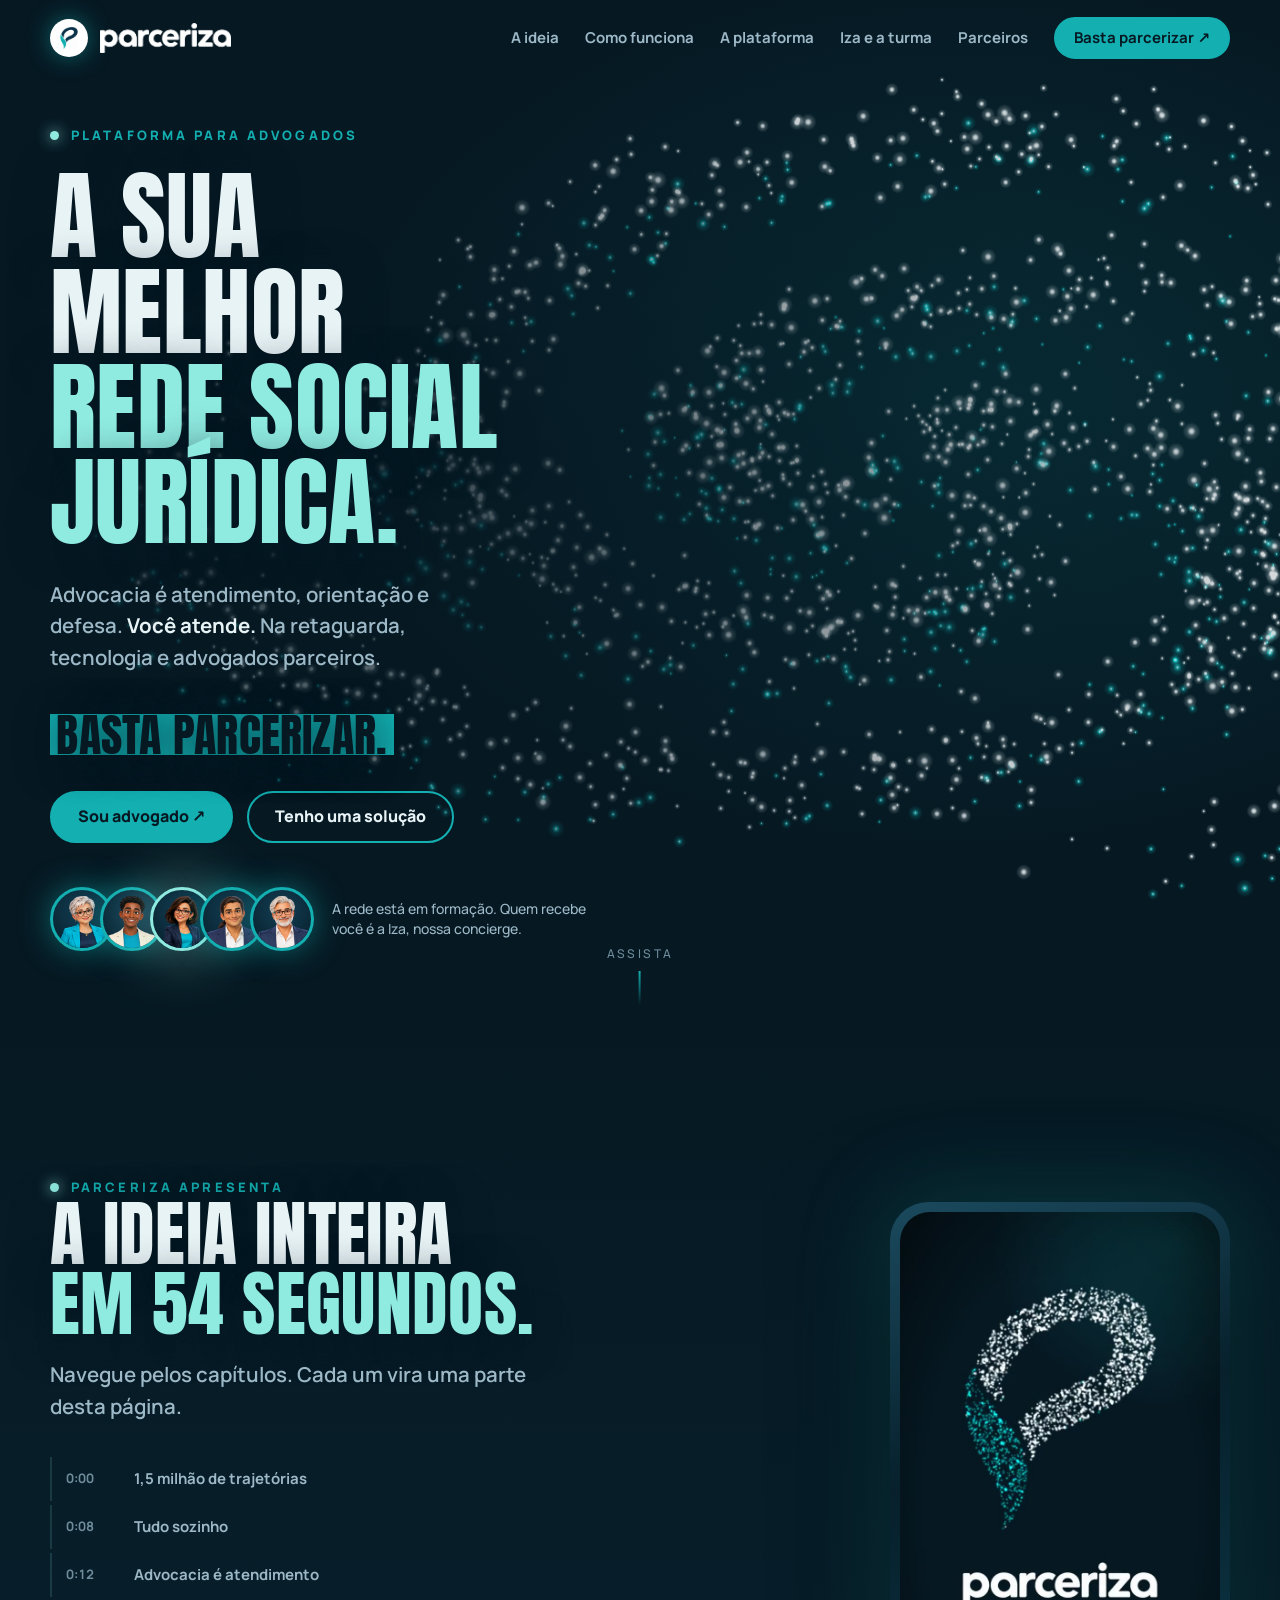
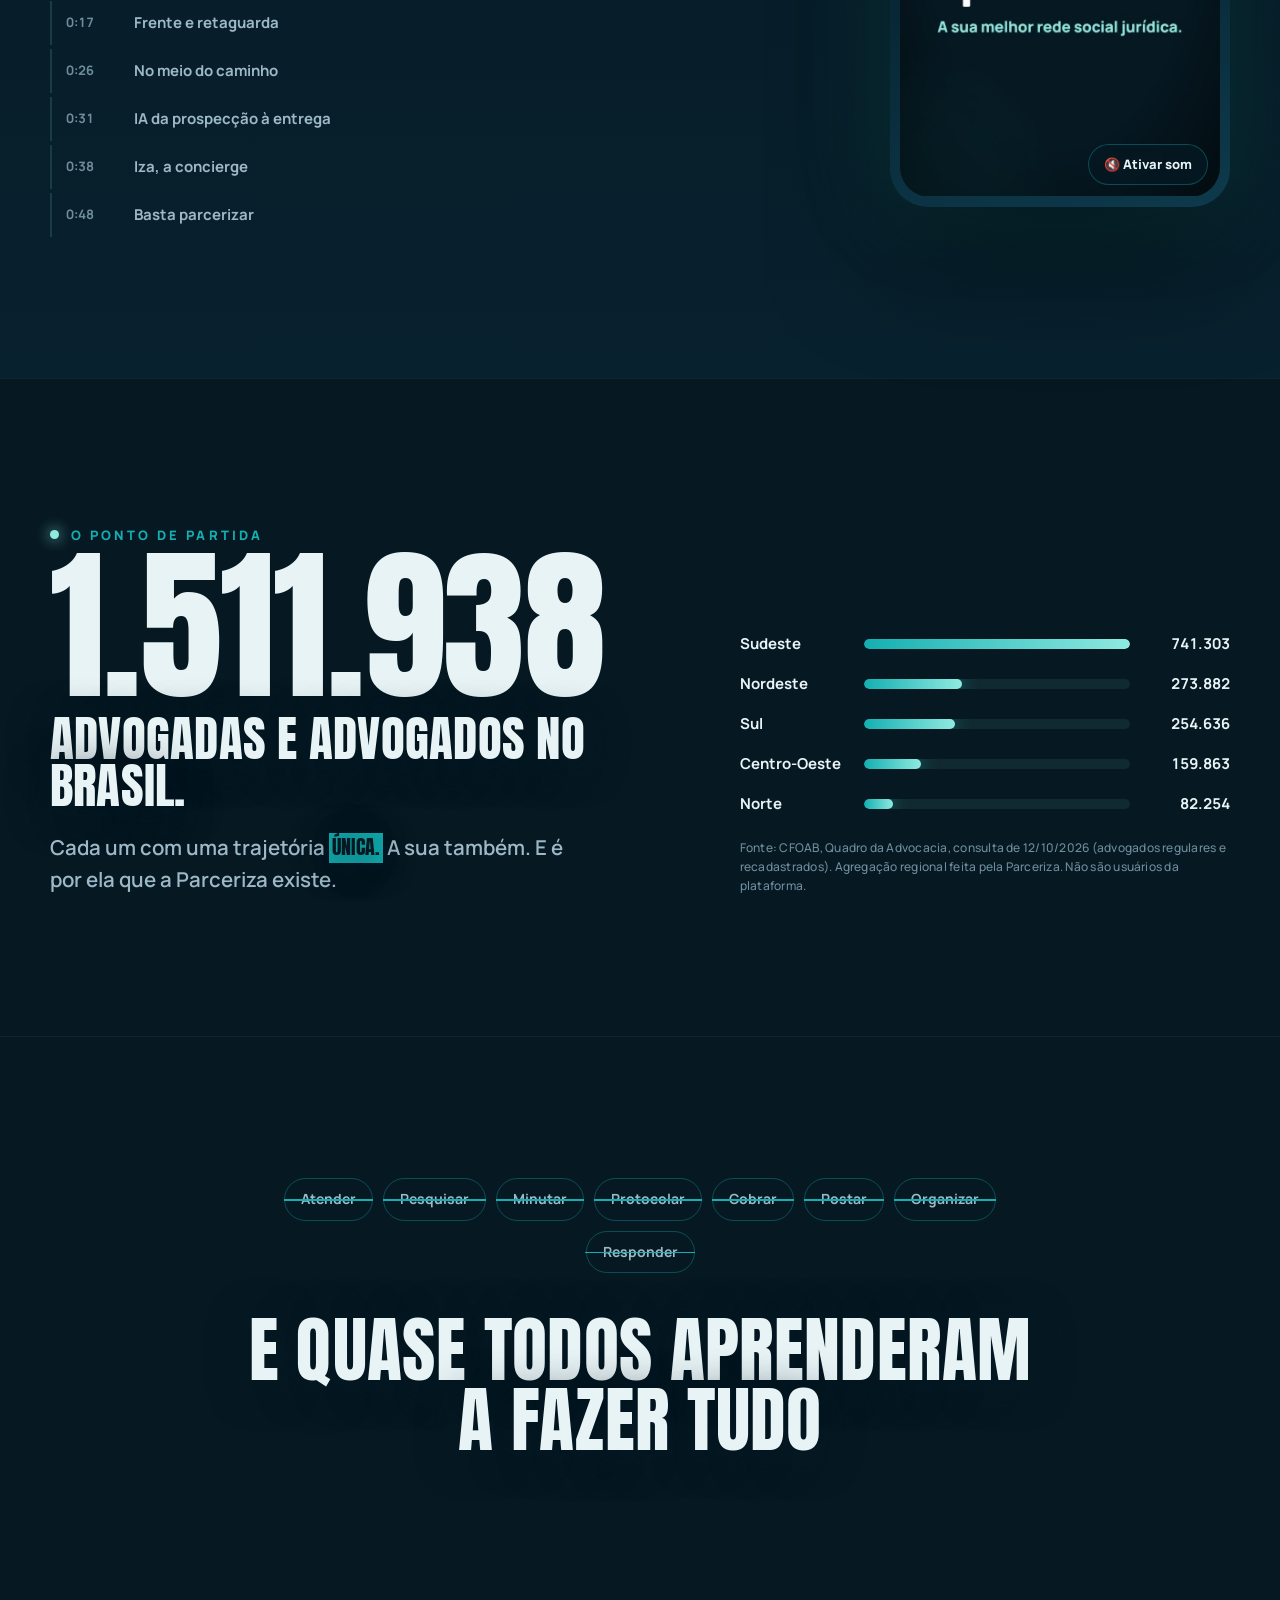
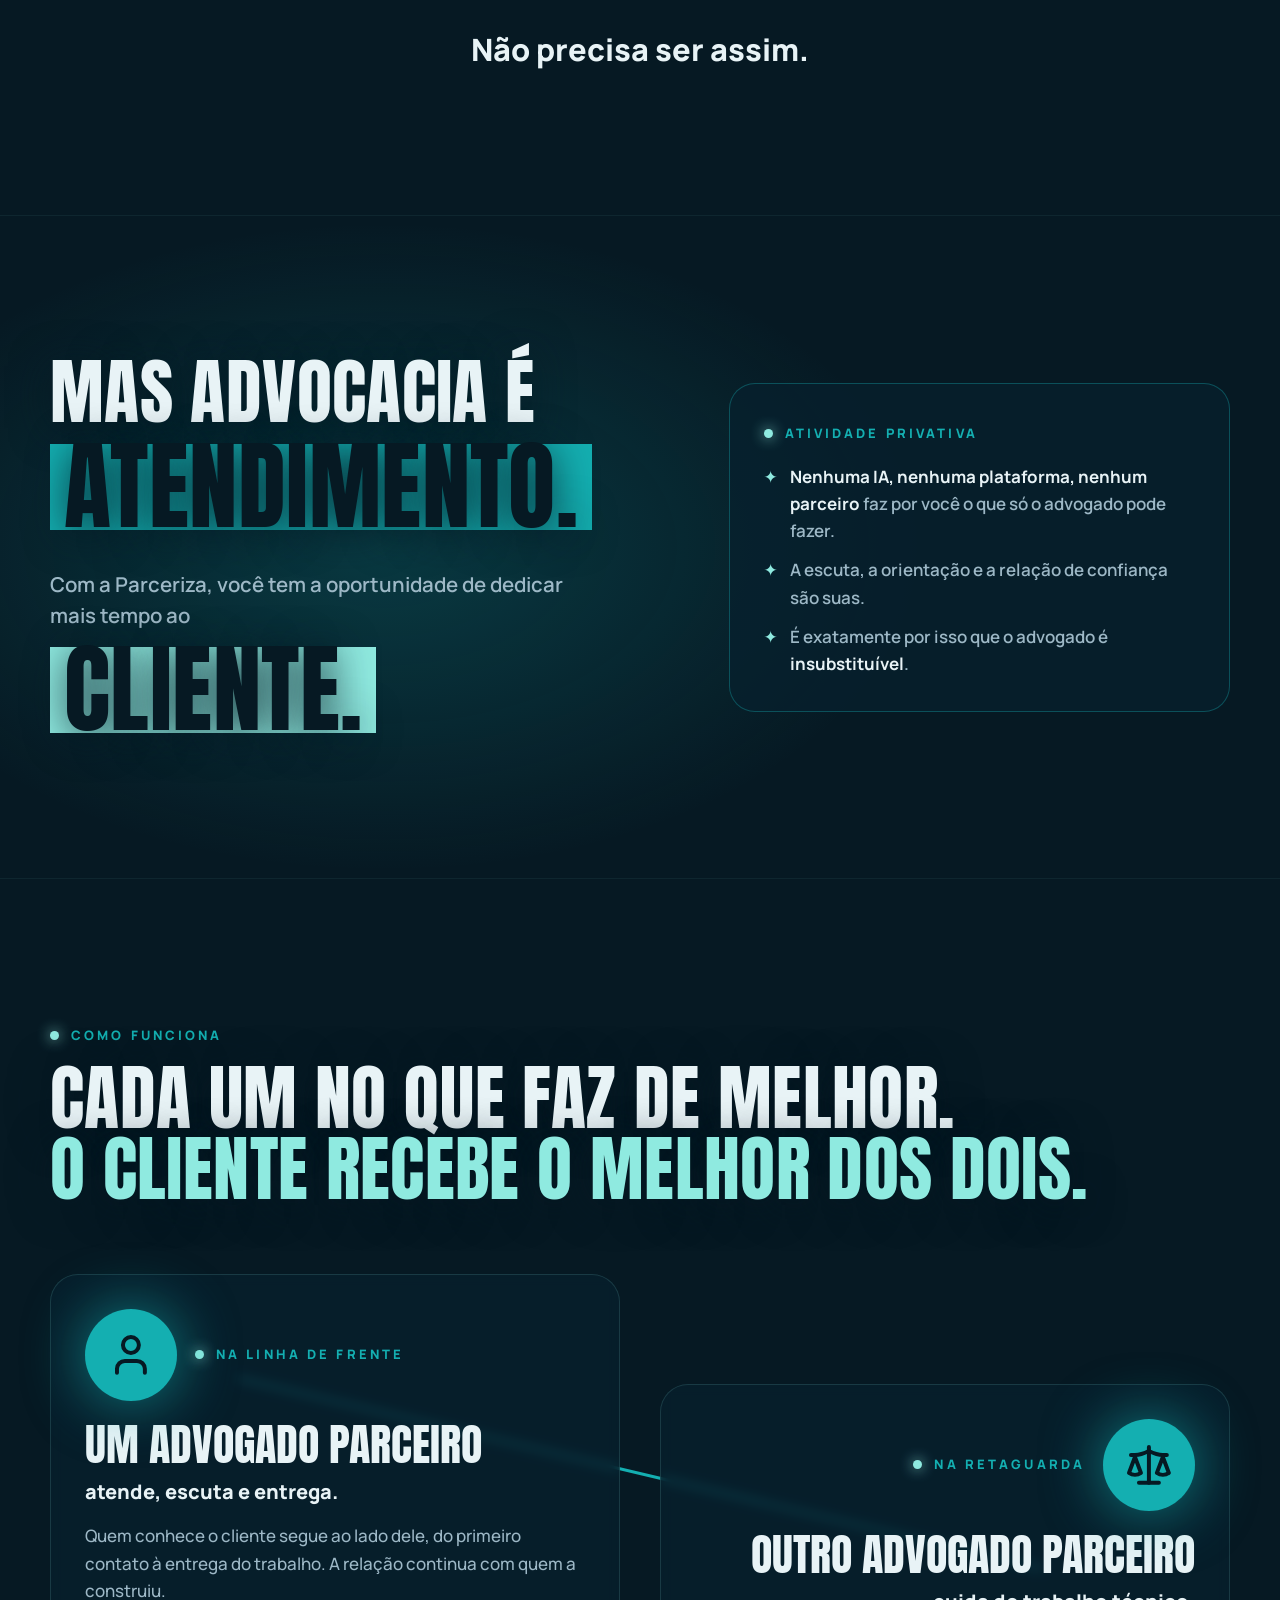
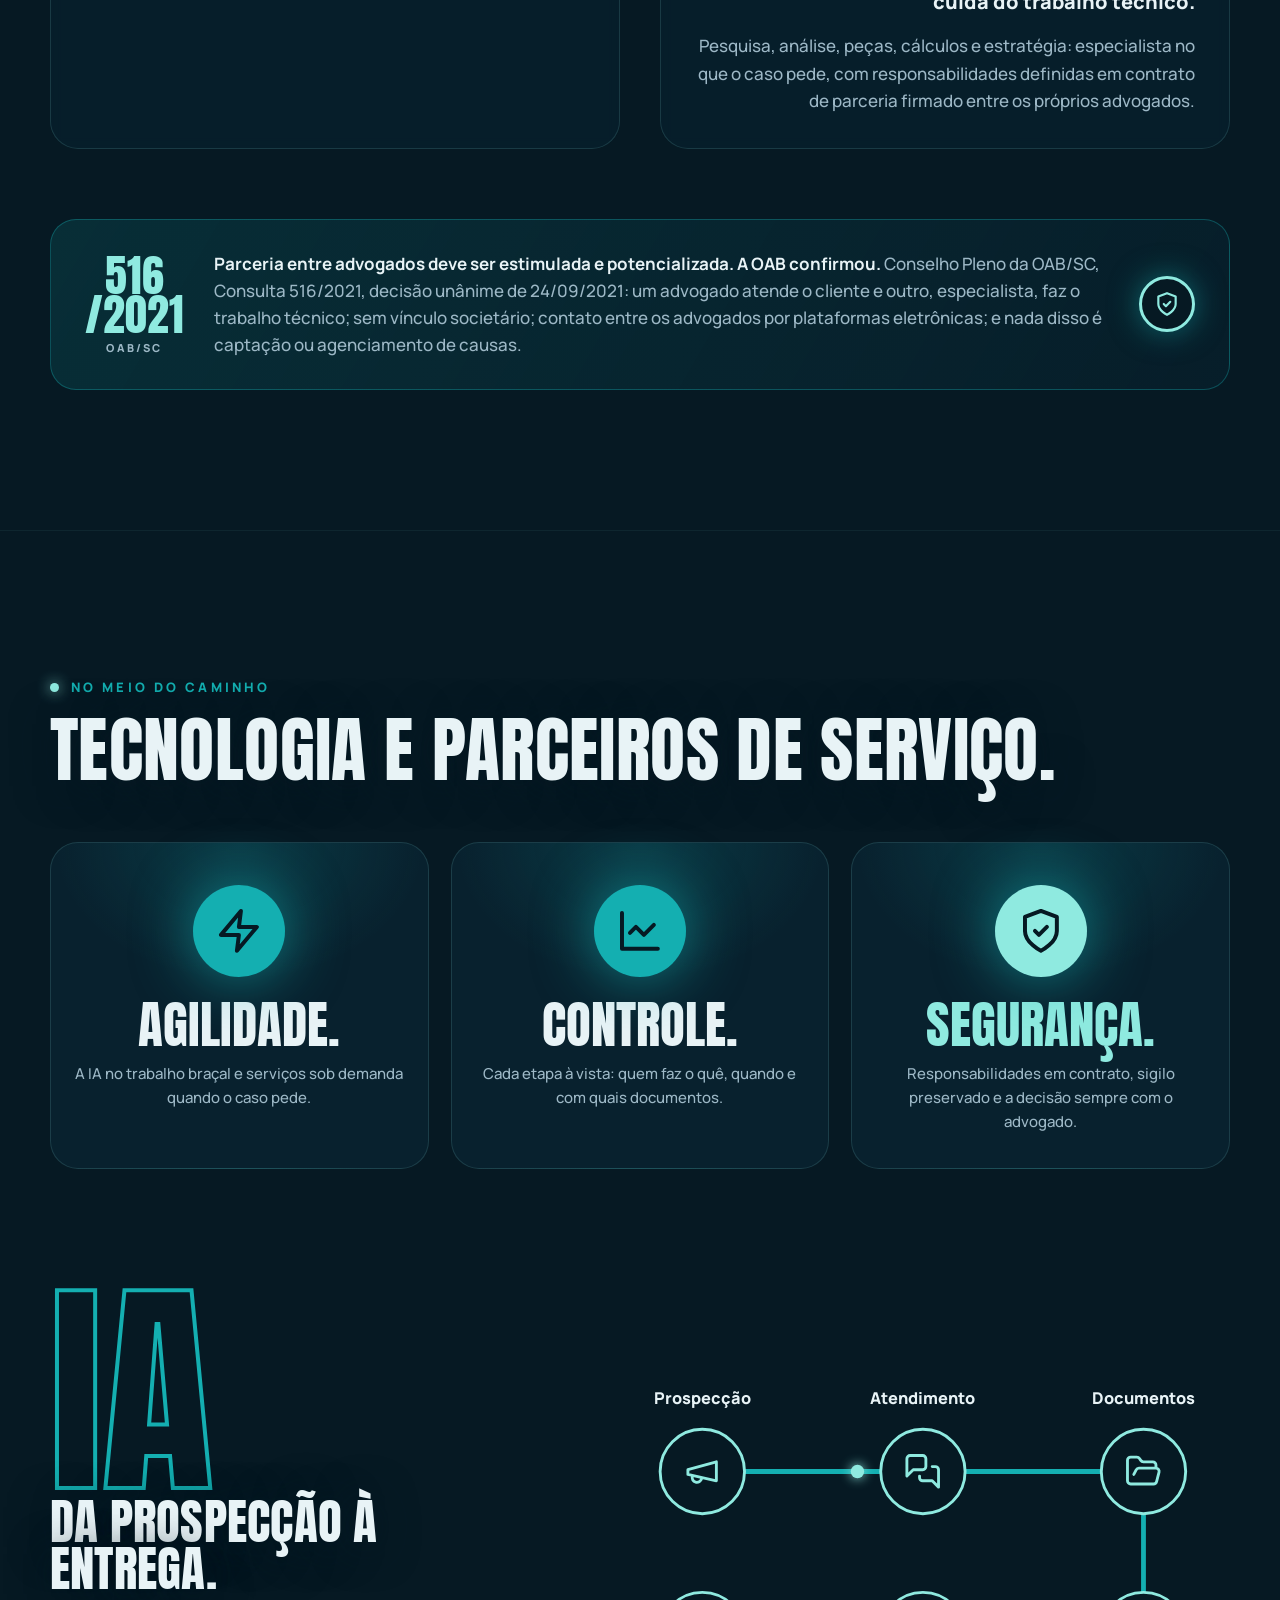
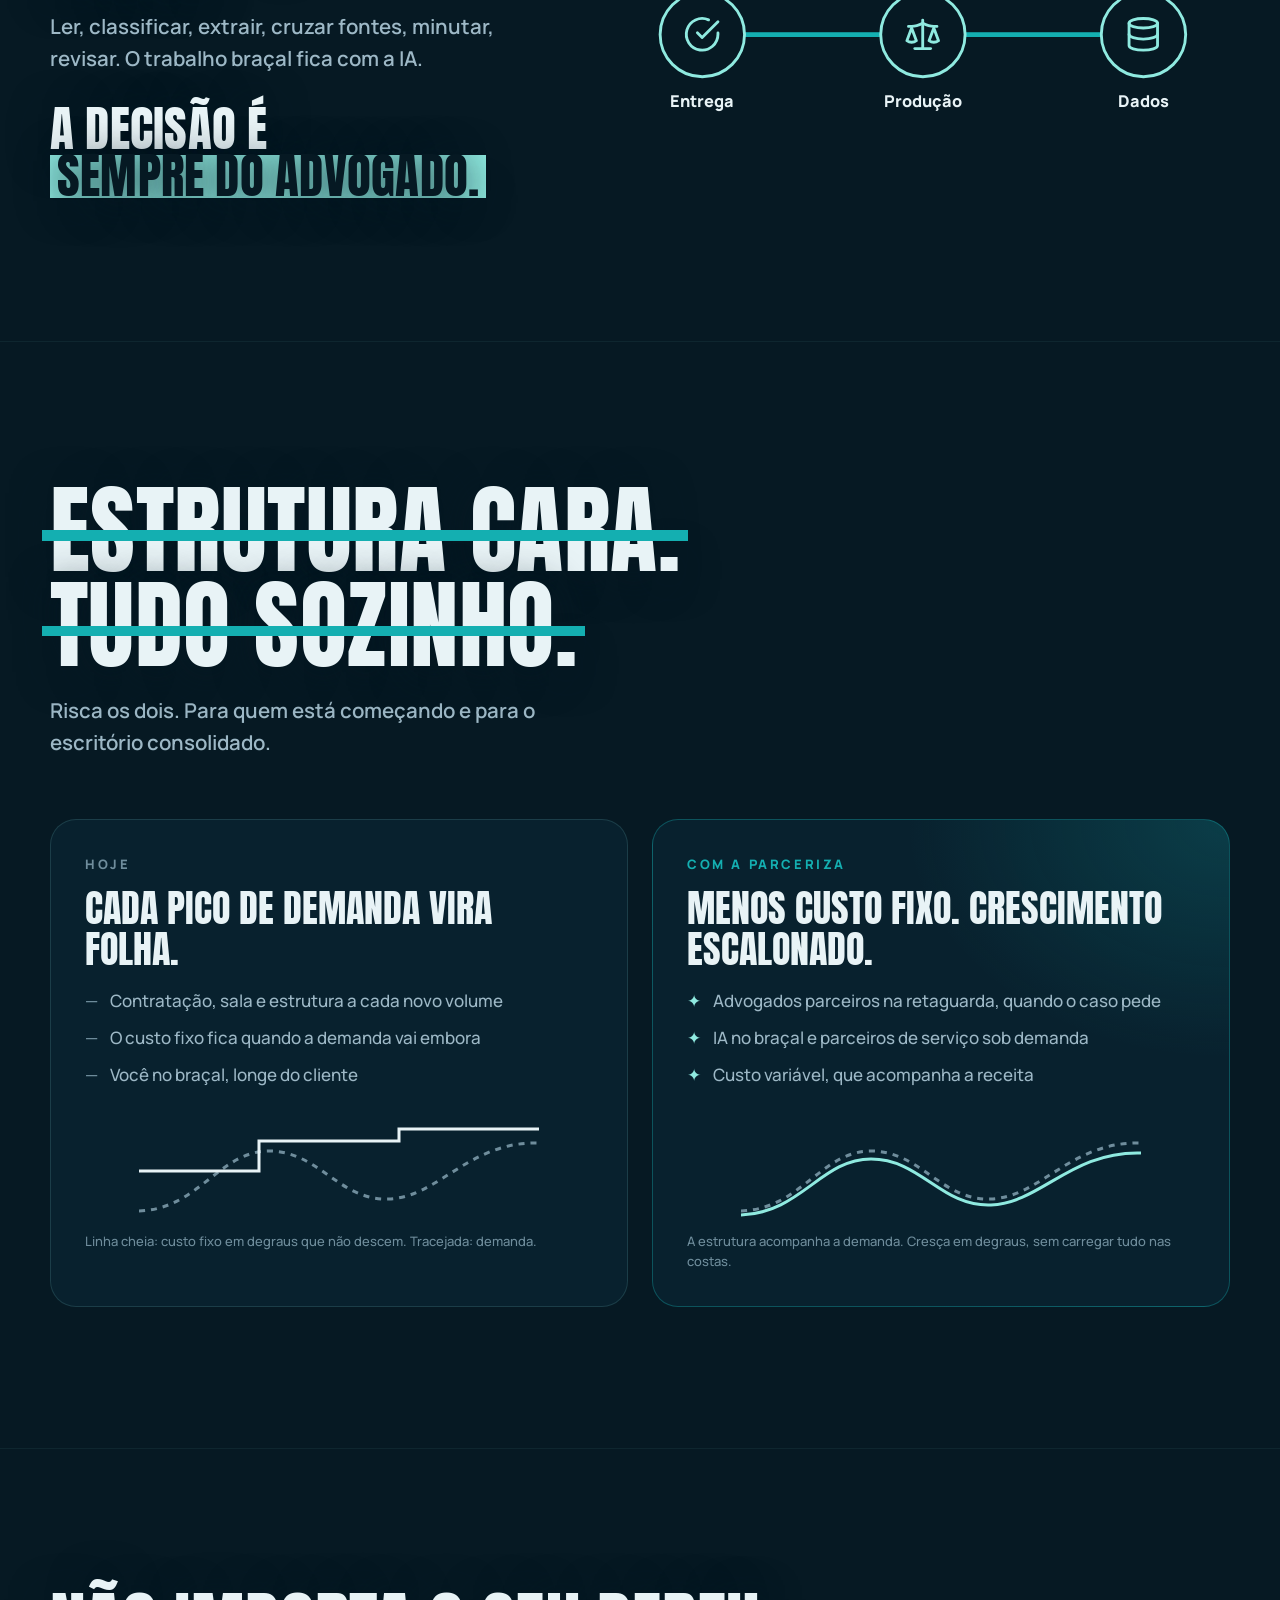
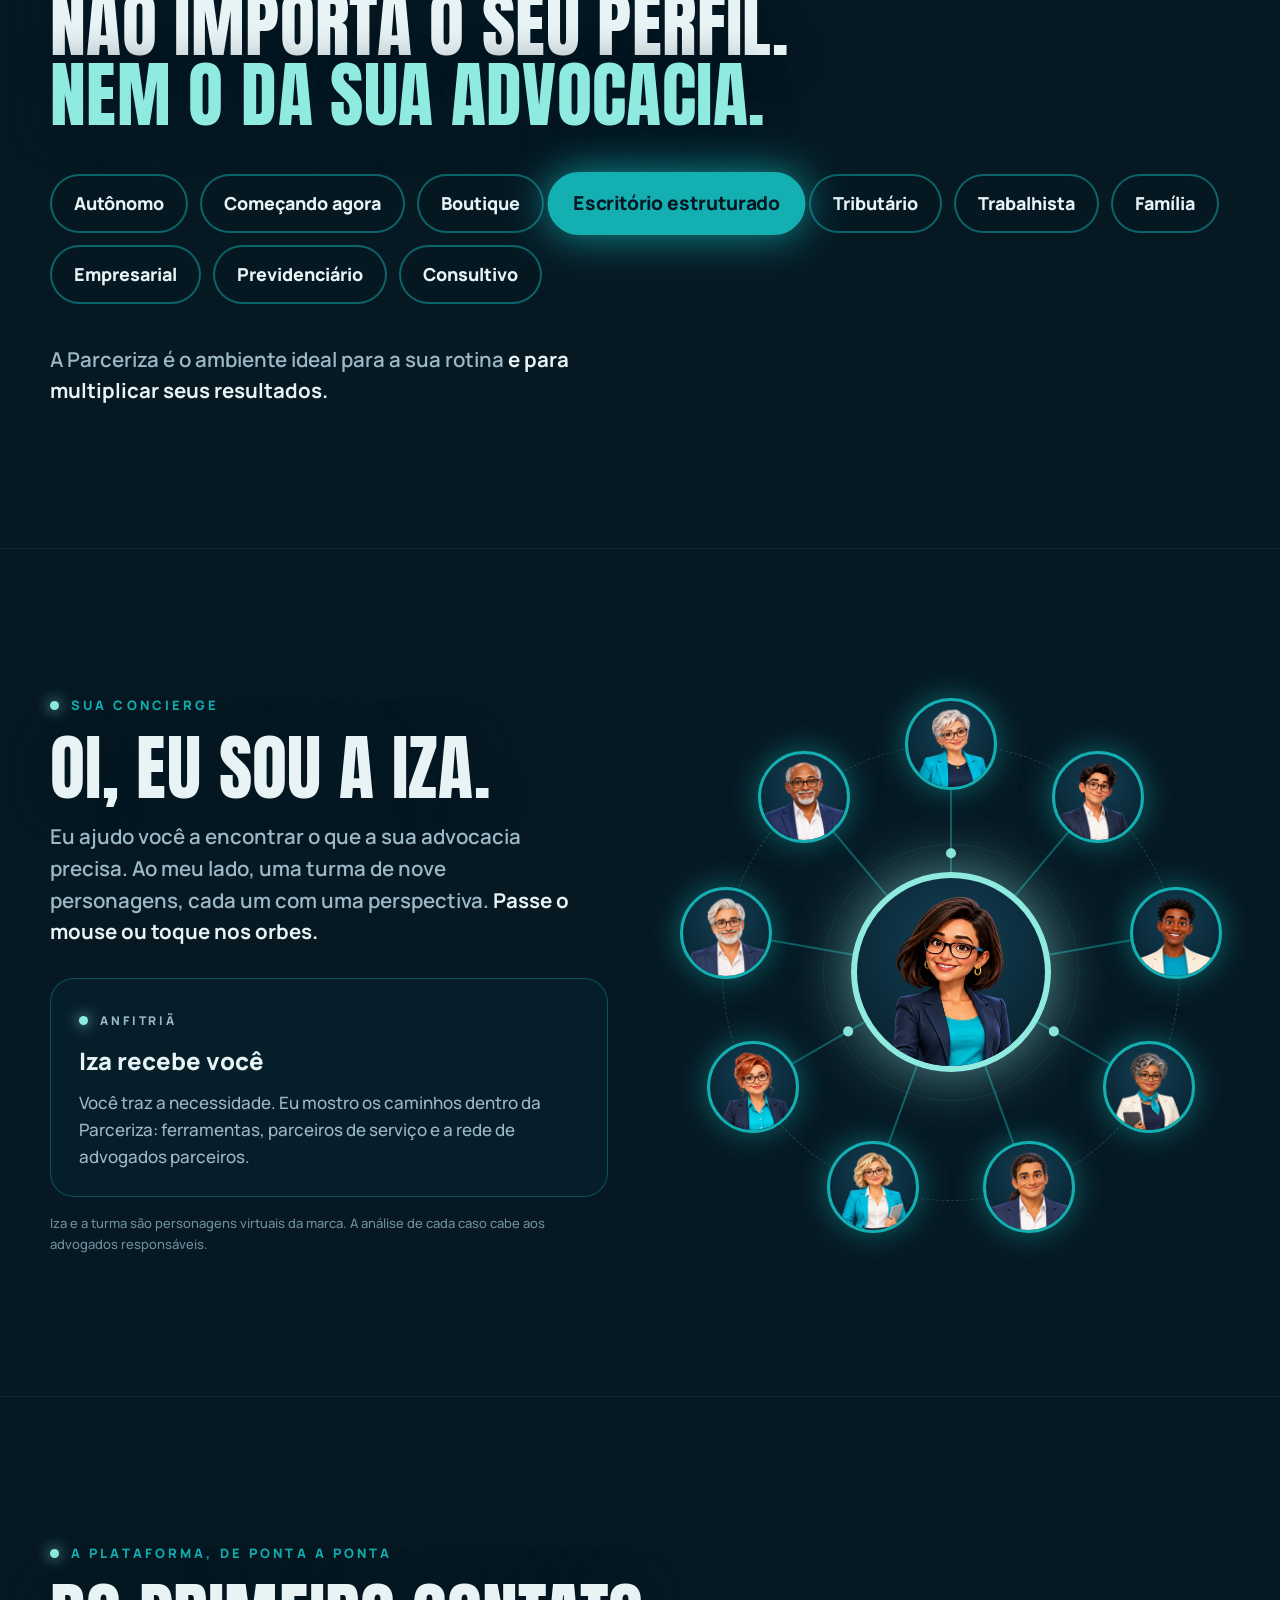
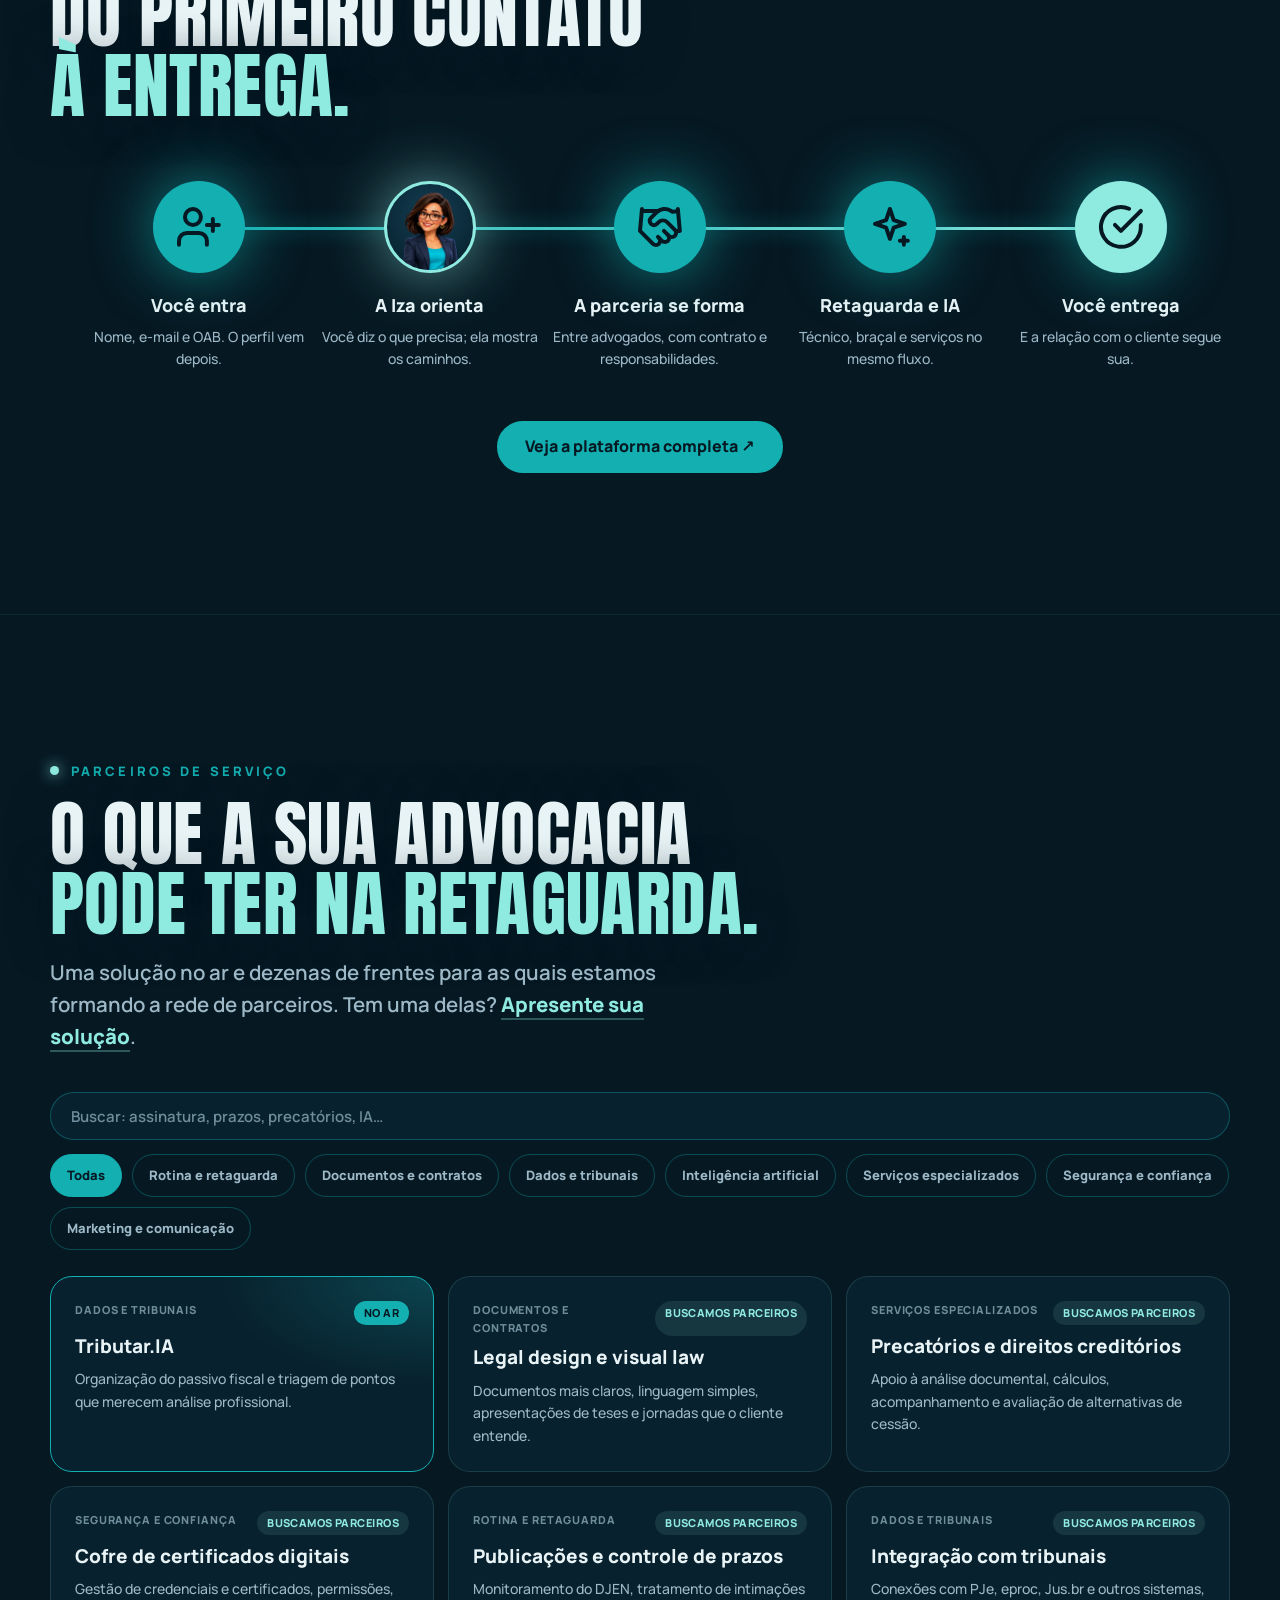
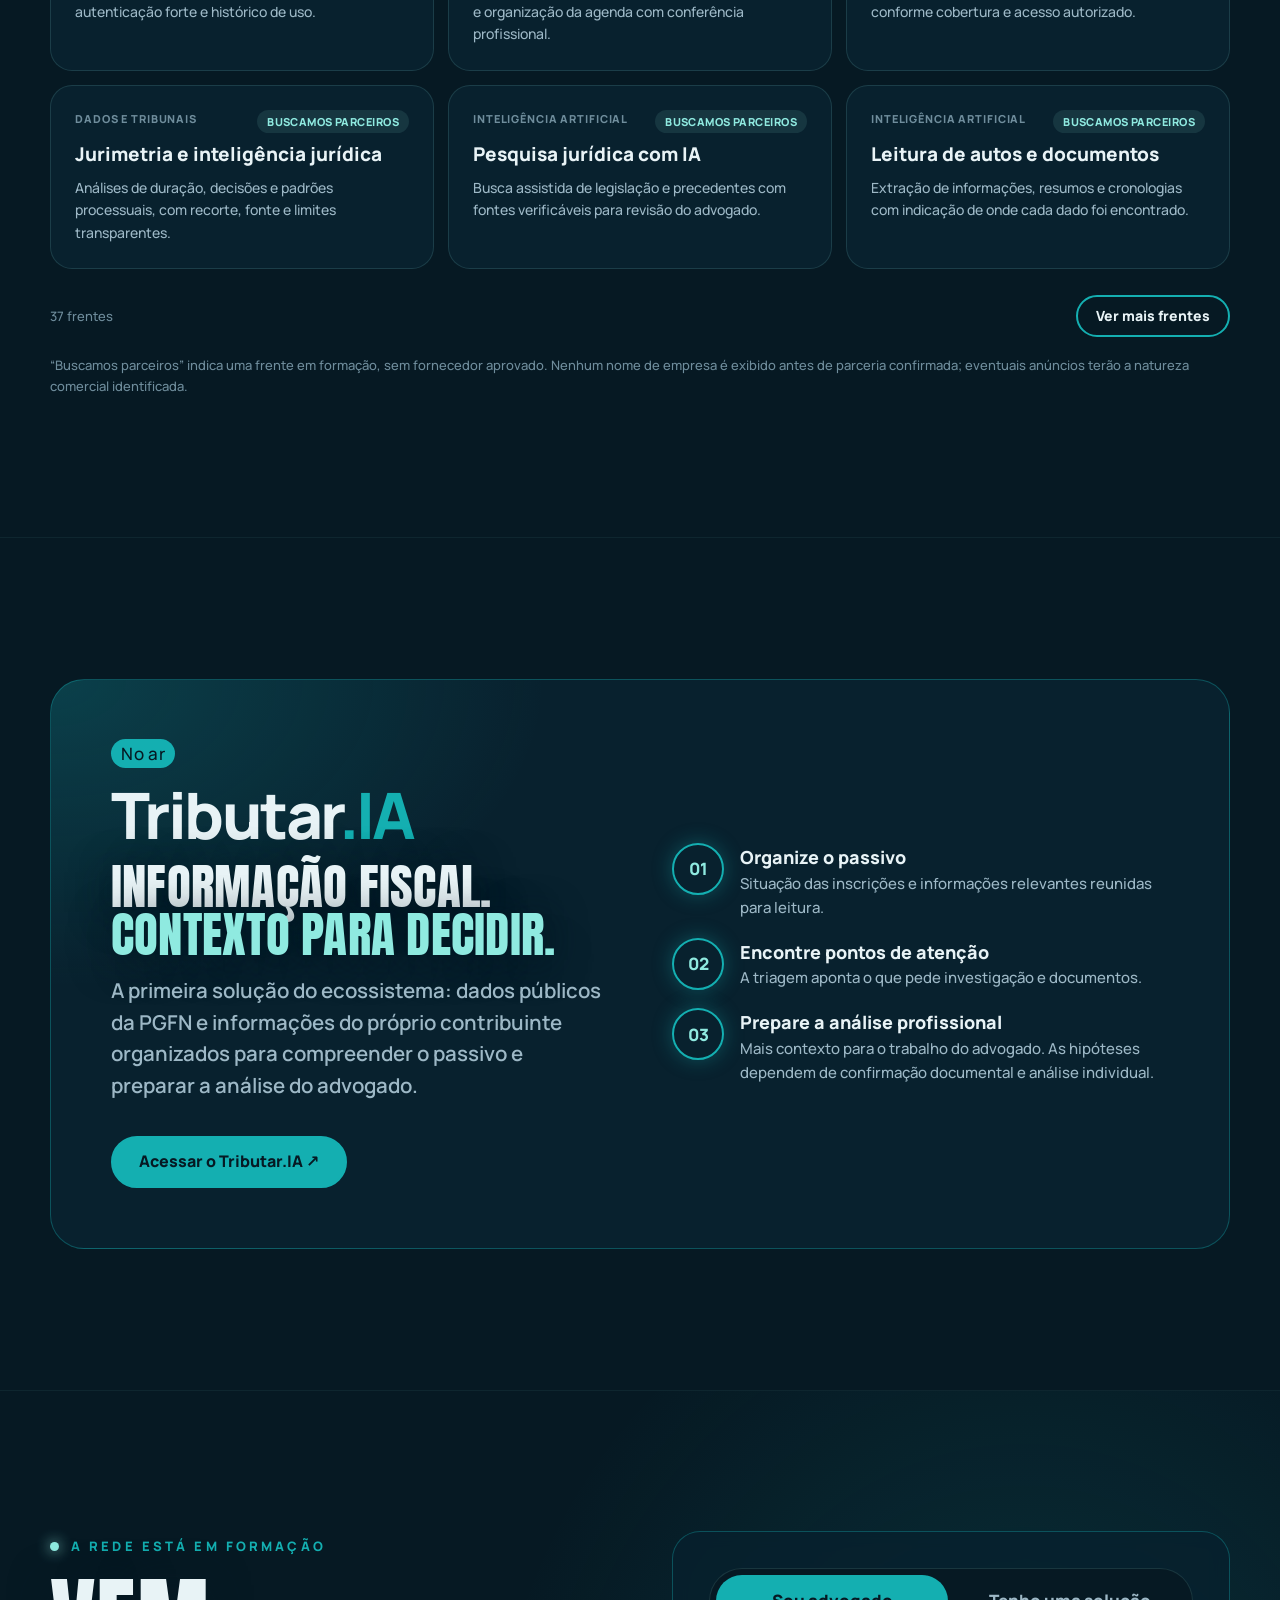
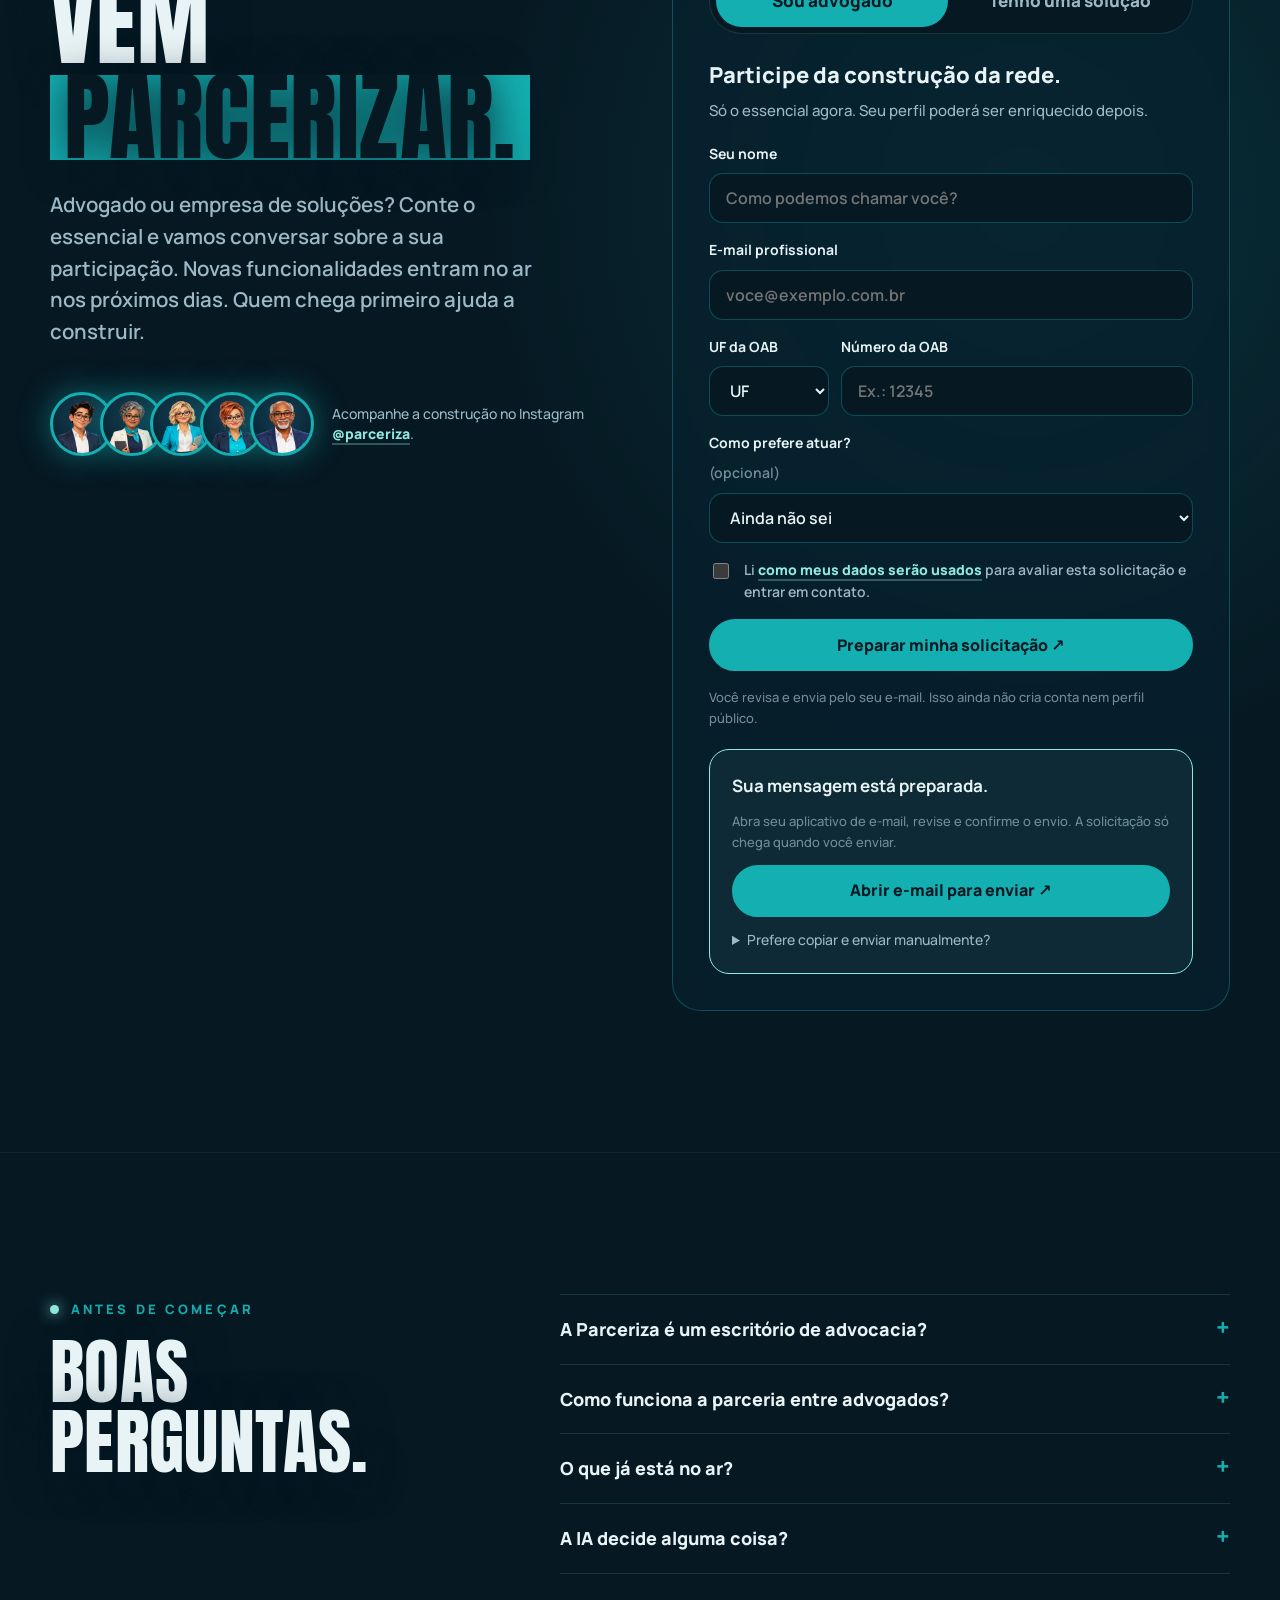
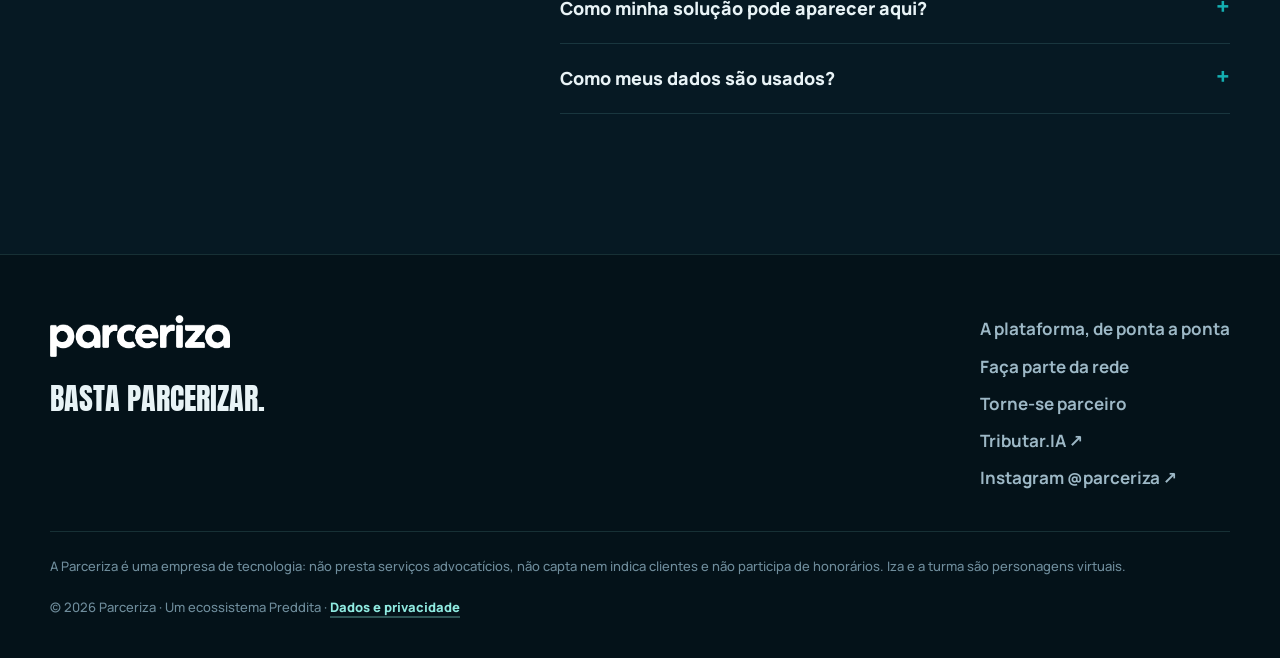
==== commit de67439c: "Corrige painel da turma ao passar o mouse e força atualização de cache do CSS/JS Co-Authored-By: Cla" ====
--- a/index.html
+++ b/index.html
@@ -17,8 +17,8 @@
   <link rel="preconnect" href="https://fonts.googleapis.com">
   <link rel="preconnect" href="https://fonts.gstatic.com" crossorigin>
   <link href="https://fonts.googleapis.com/css2?family=Anton&family=Manrope:wght@500;600;700;800&display=swap" rel="stylesheet">
-  <link rel="stylesheet" href="styles.css">
-  <script defer src="app.js"></script>
+  <link rel="stylesheet" href="styles.css?v=3.1">
+  <script defer src="app.js?v=3.1"></script>
 </head>
 <body>
 <svg width="0" height="0" style="position:absolute" aria-hidden="true">
@@ -259,9 +259,9 @@
         <h2 id="turma-title" class="display d-l" data-reveal style="--d:.1s;margin-top:16px">Oi, eu sou a Iza.</h2>
         <p class="lead" data-reveal style="--d:.2s;margin-top:18px">Eu ajudo você a encontrar o que a sua advocacia precisa. Ao meu lado, uma turma de nove personagens, cada um com uma perspectiva. <strong>Passe o mouse ou toque nos orbes.</strong></p>
         <div class="persona" aria-live="polite" data-reveal style="--d:.3s">
-          <p class="kicker">Anfitriã</p>
-          <h3>Iza recebe você</h3>
-          <p>Você traz a necessidade. Eu mostro os caminhos dentro da Parceriza: ferramentas, parceiros de serviço e a rede de advogados parceiros.</p>
+          <p class="kicker persona-tema">Anfitriã</p>
+          <h3 class="persona-titulo">Iza recebe você</h3>
+          <p class="persona-texto">Você traz a necessidade. Eu mostro os caminhos dentro da Parceriza: ferramentas, parceiros de serviço e a rede de advogados parceiros.</p>
         </div>
         <p class="small" style="margin-top:16px">Iza e a turma são personagens virtuais da marca. A análise de cada caso cabe aos advogados responsáveis.</p>
       </div>
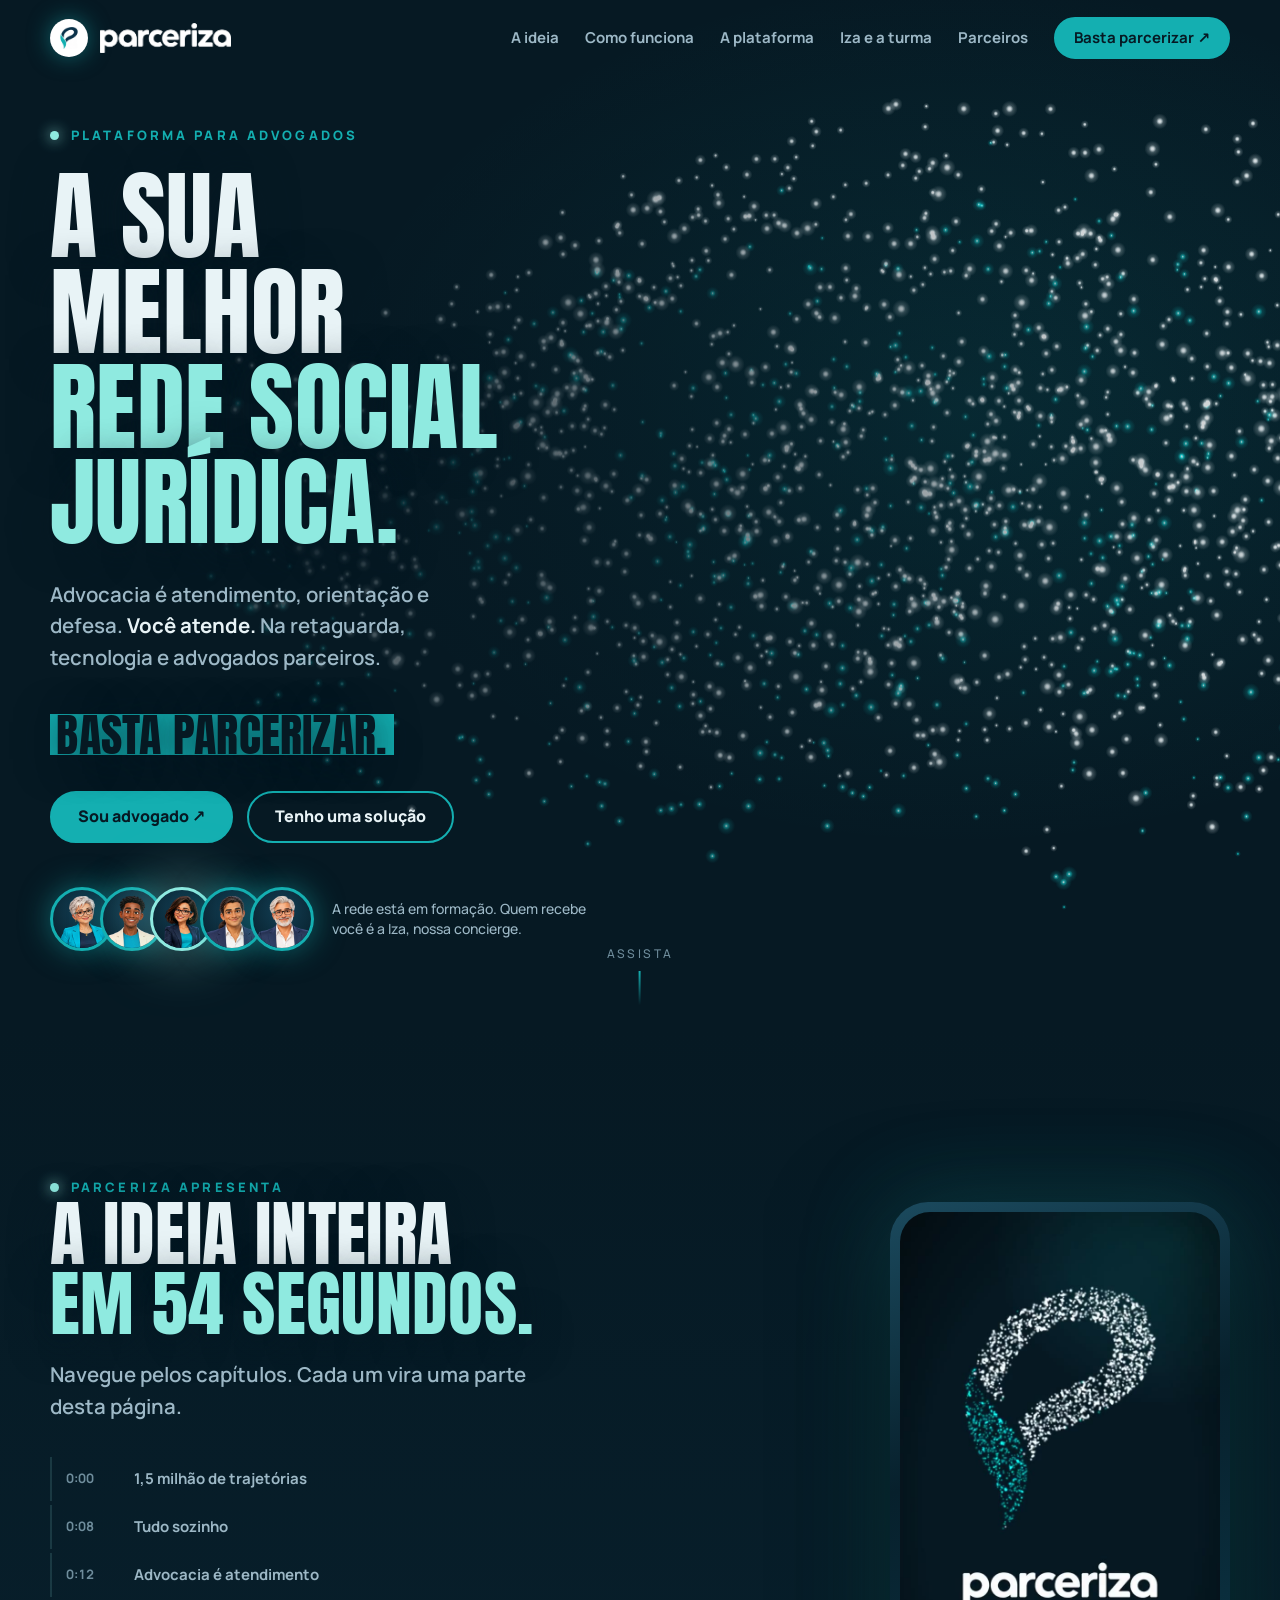
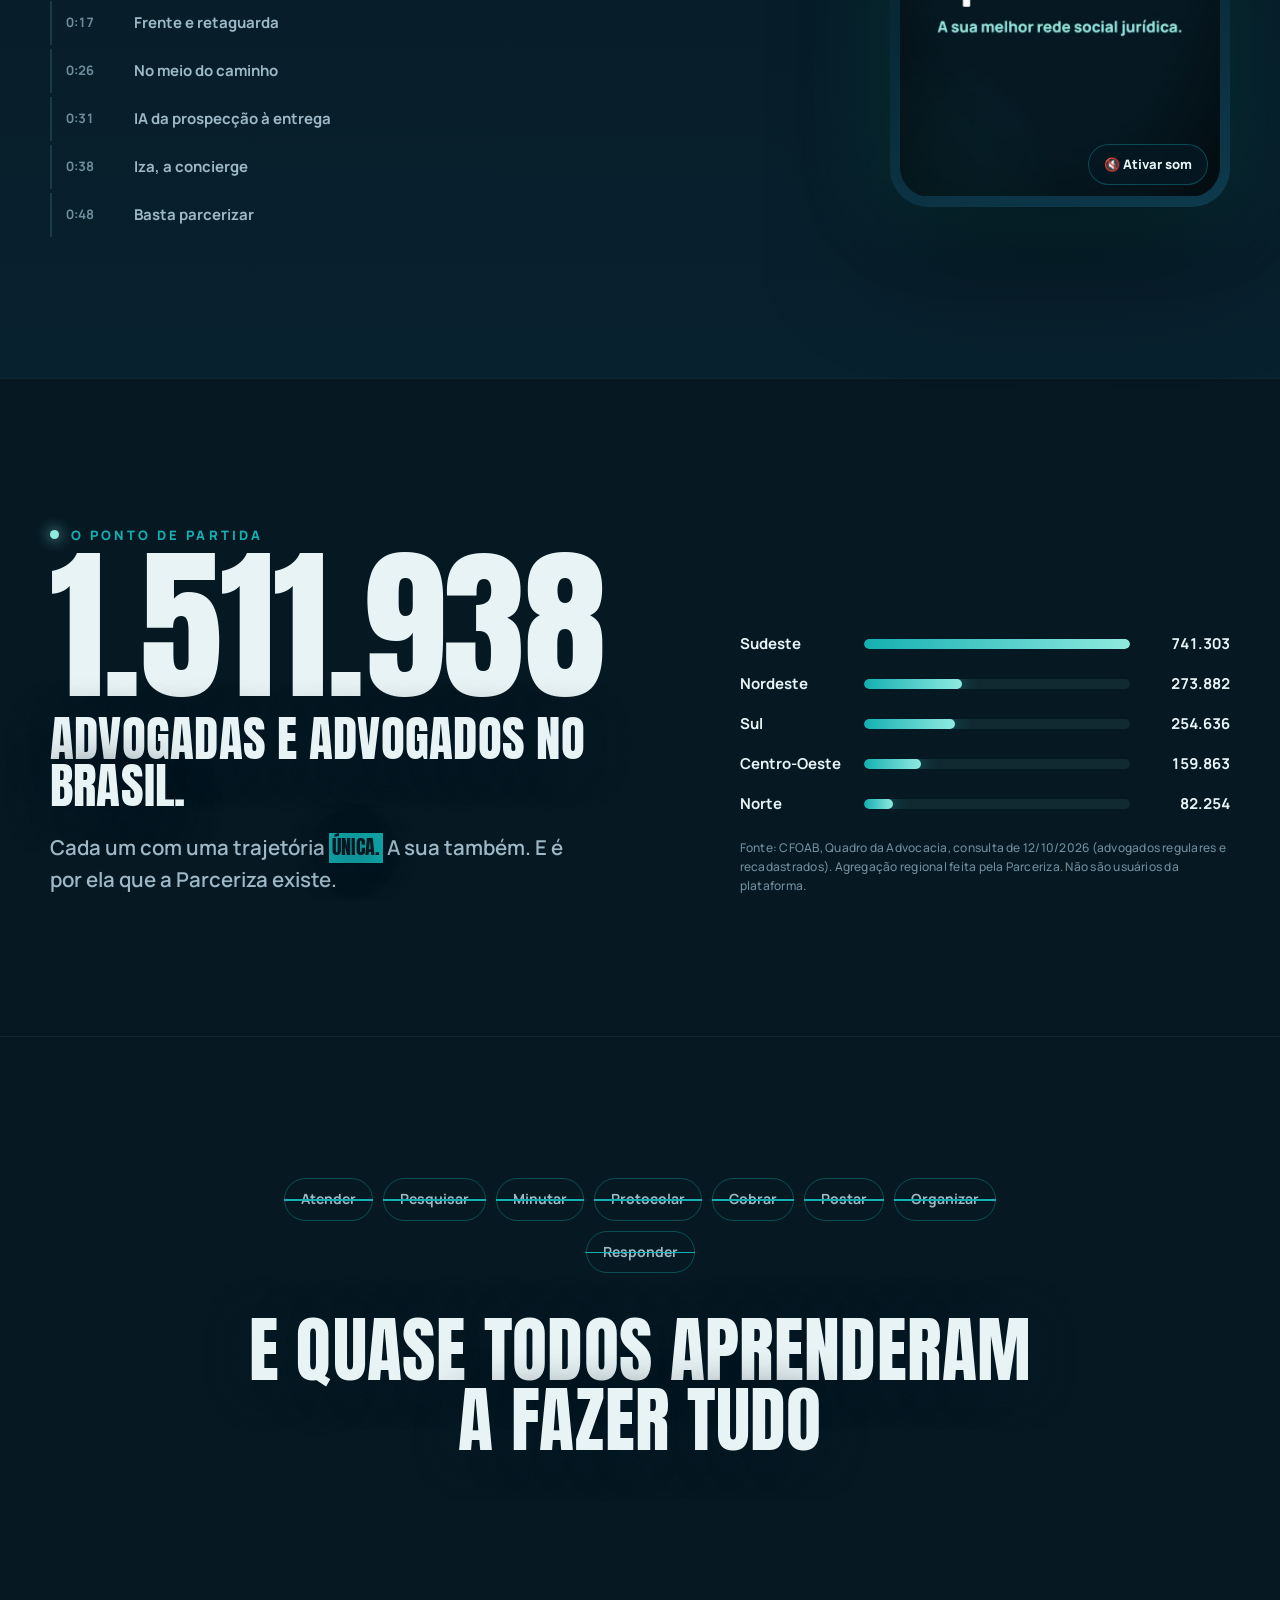
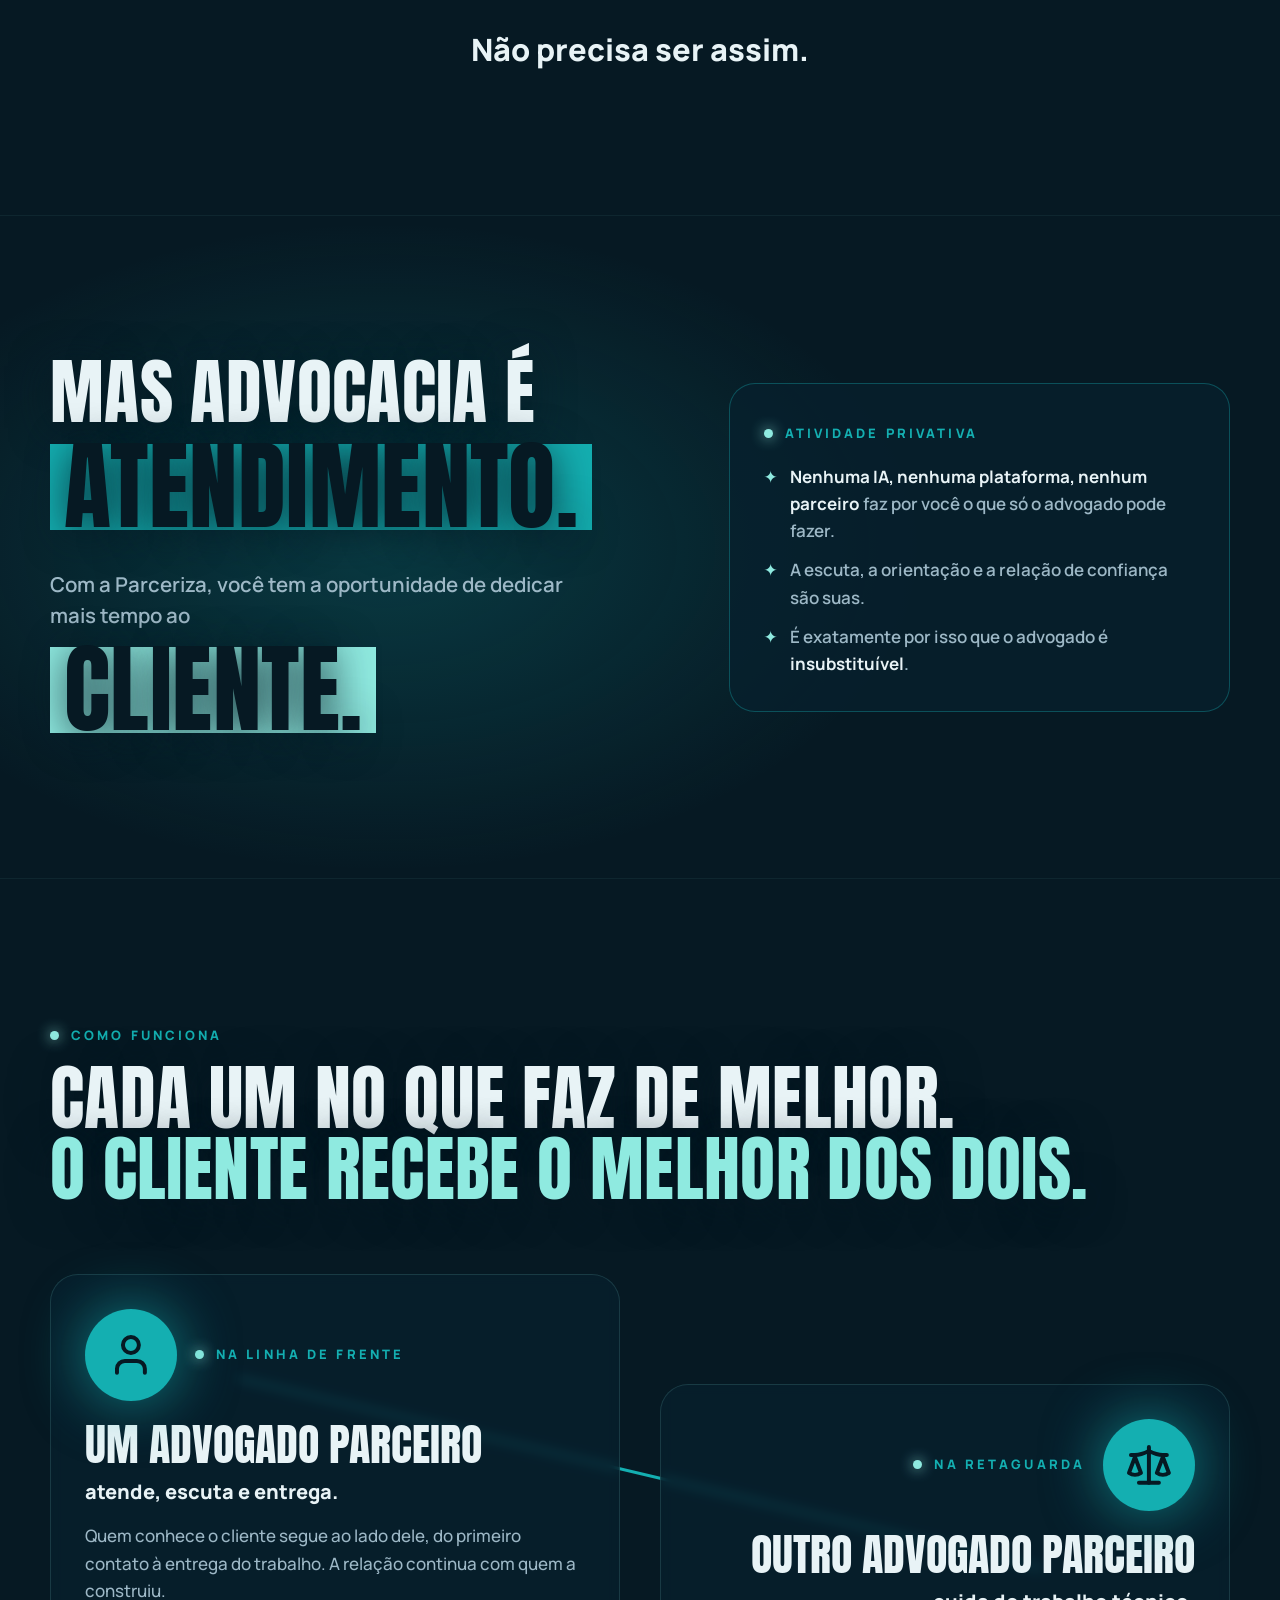
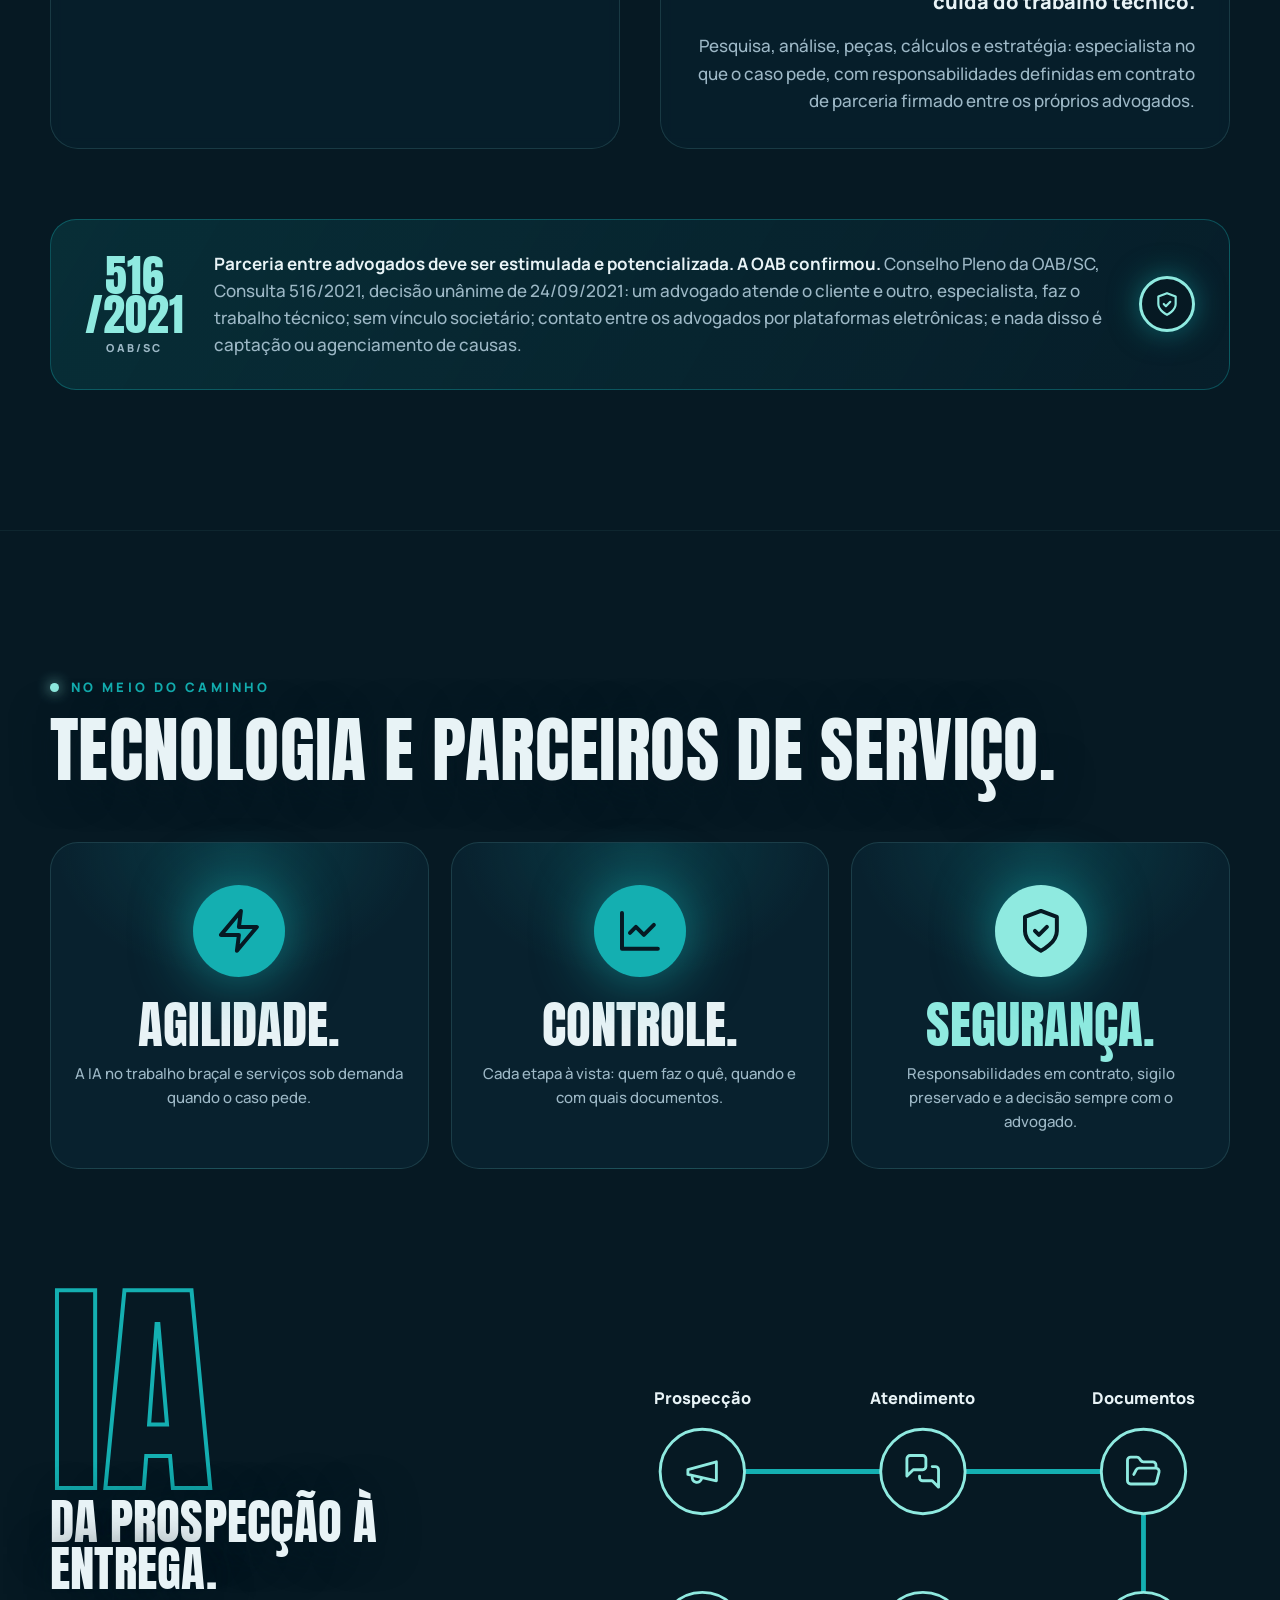
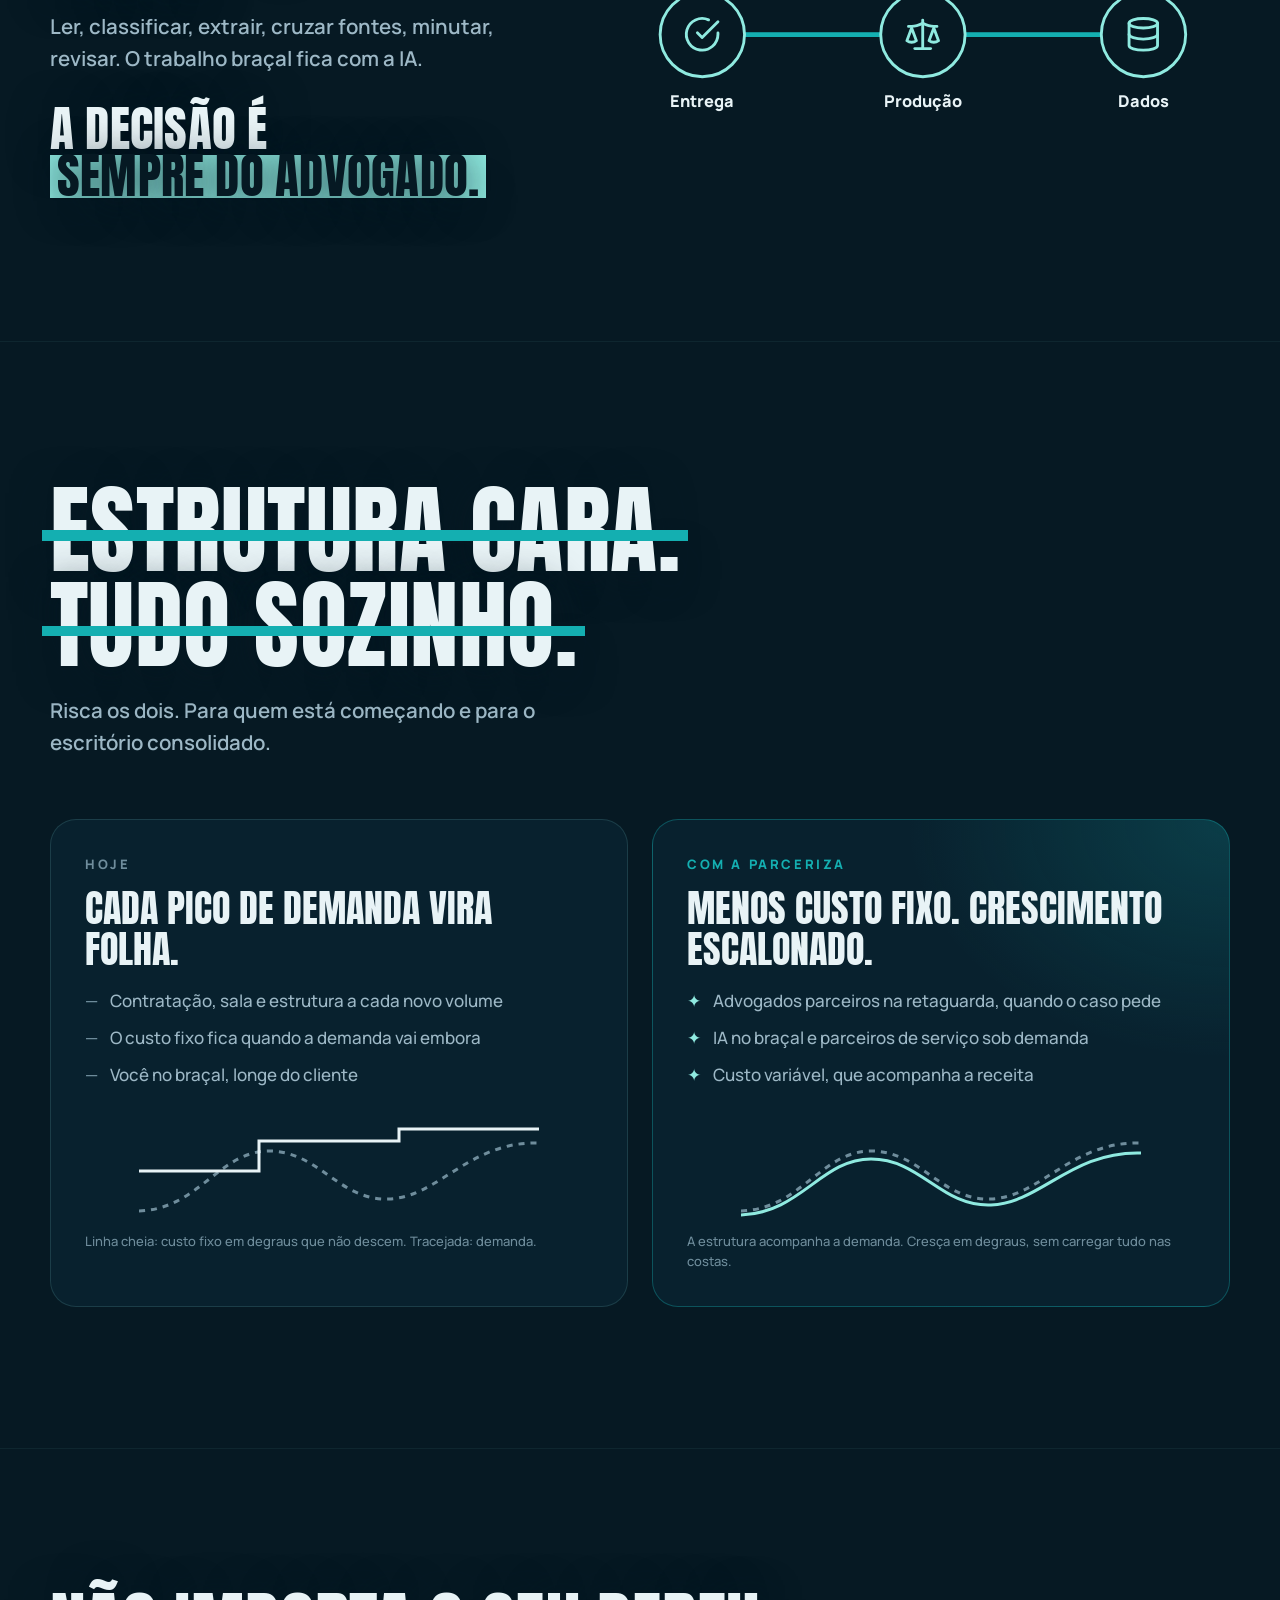
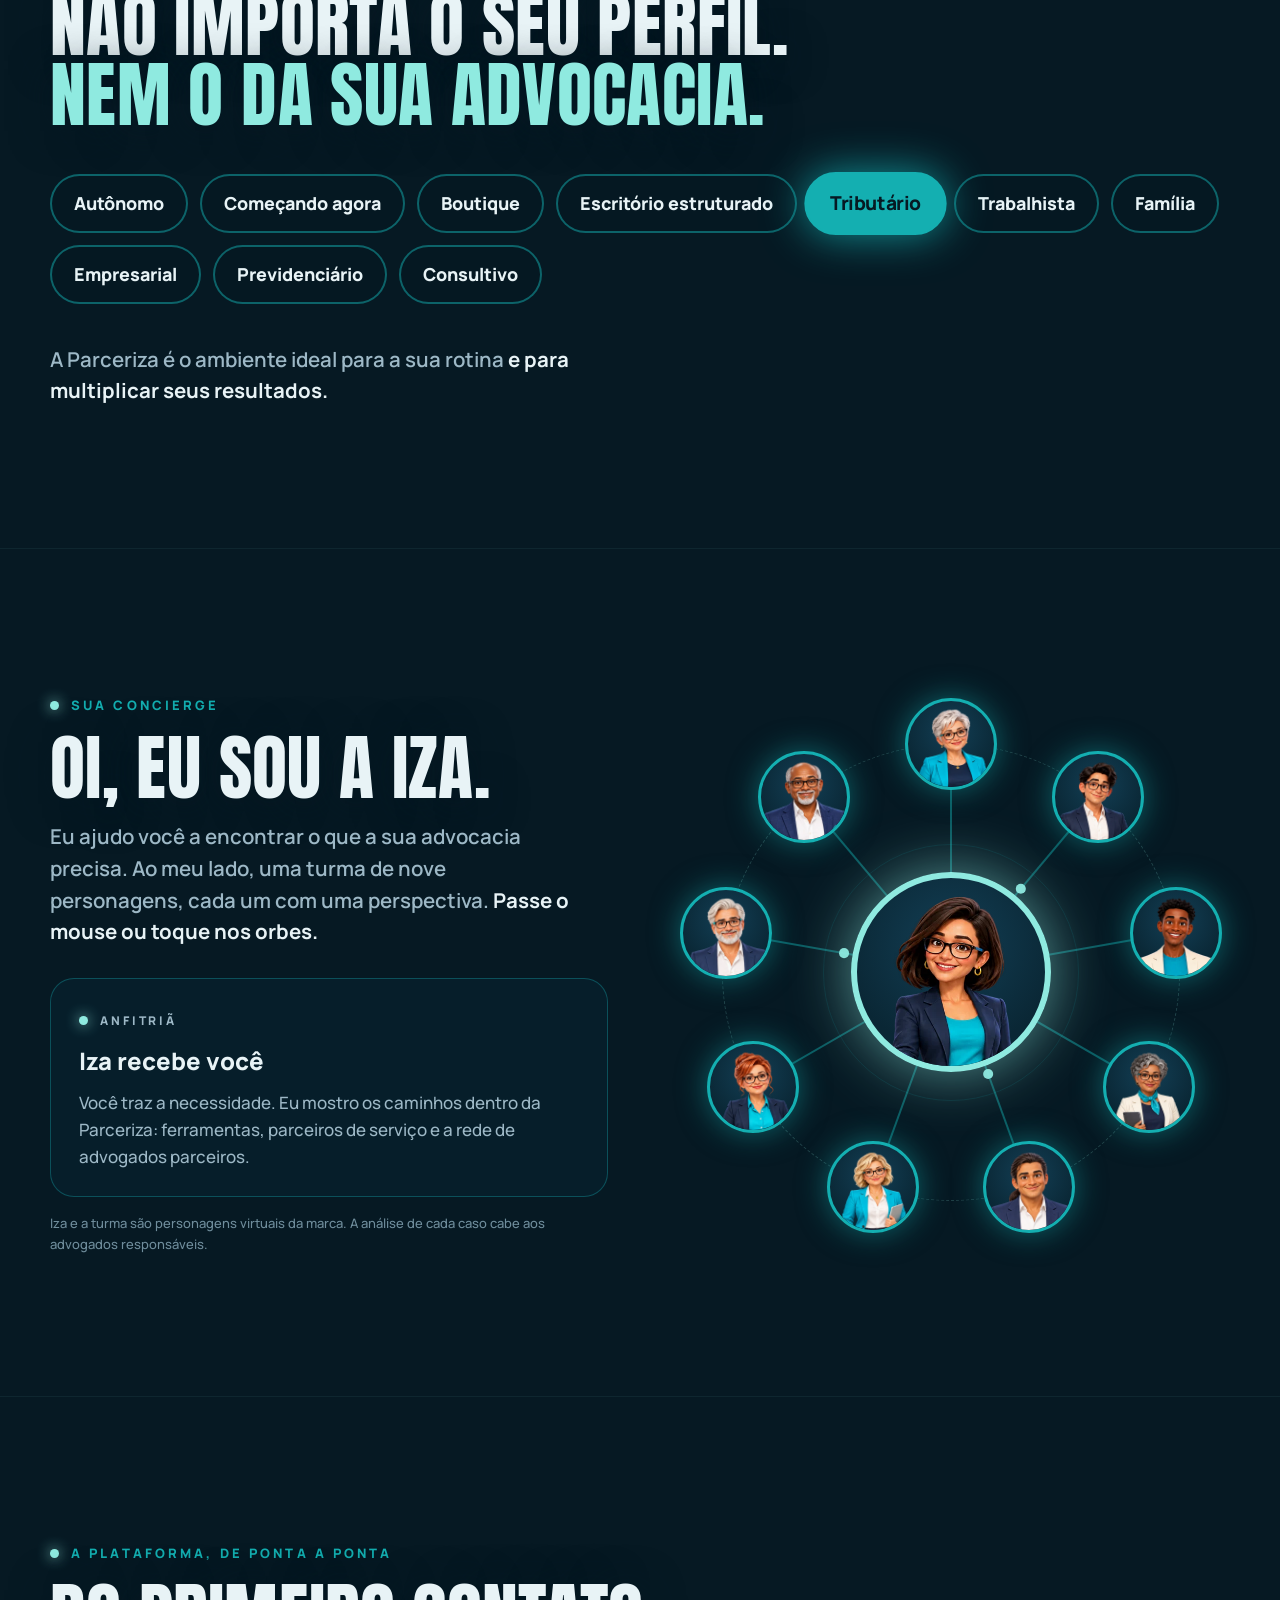
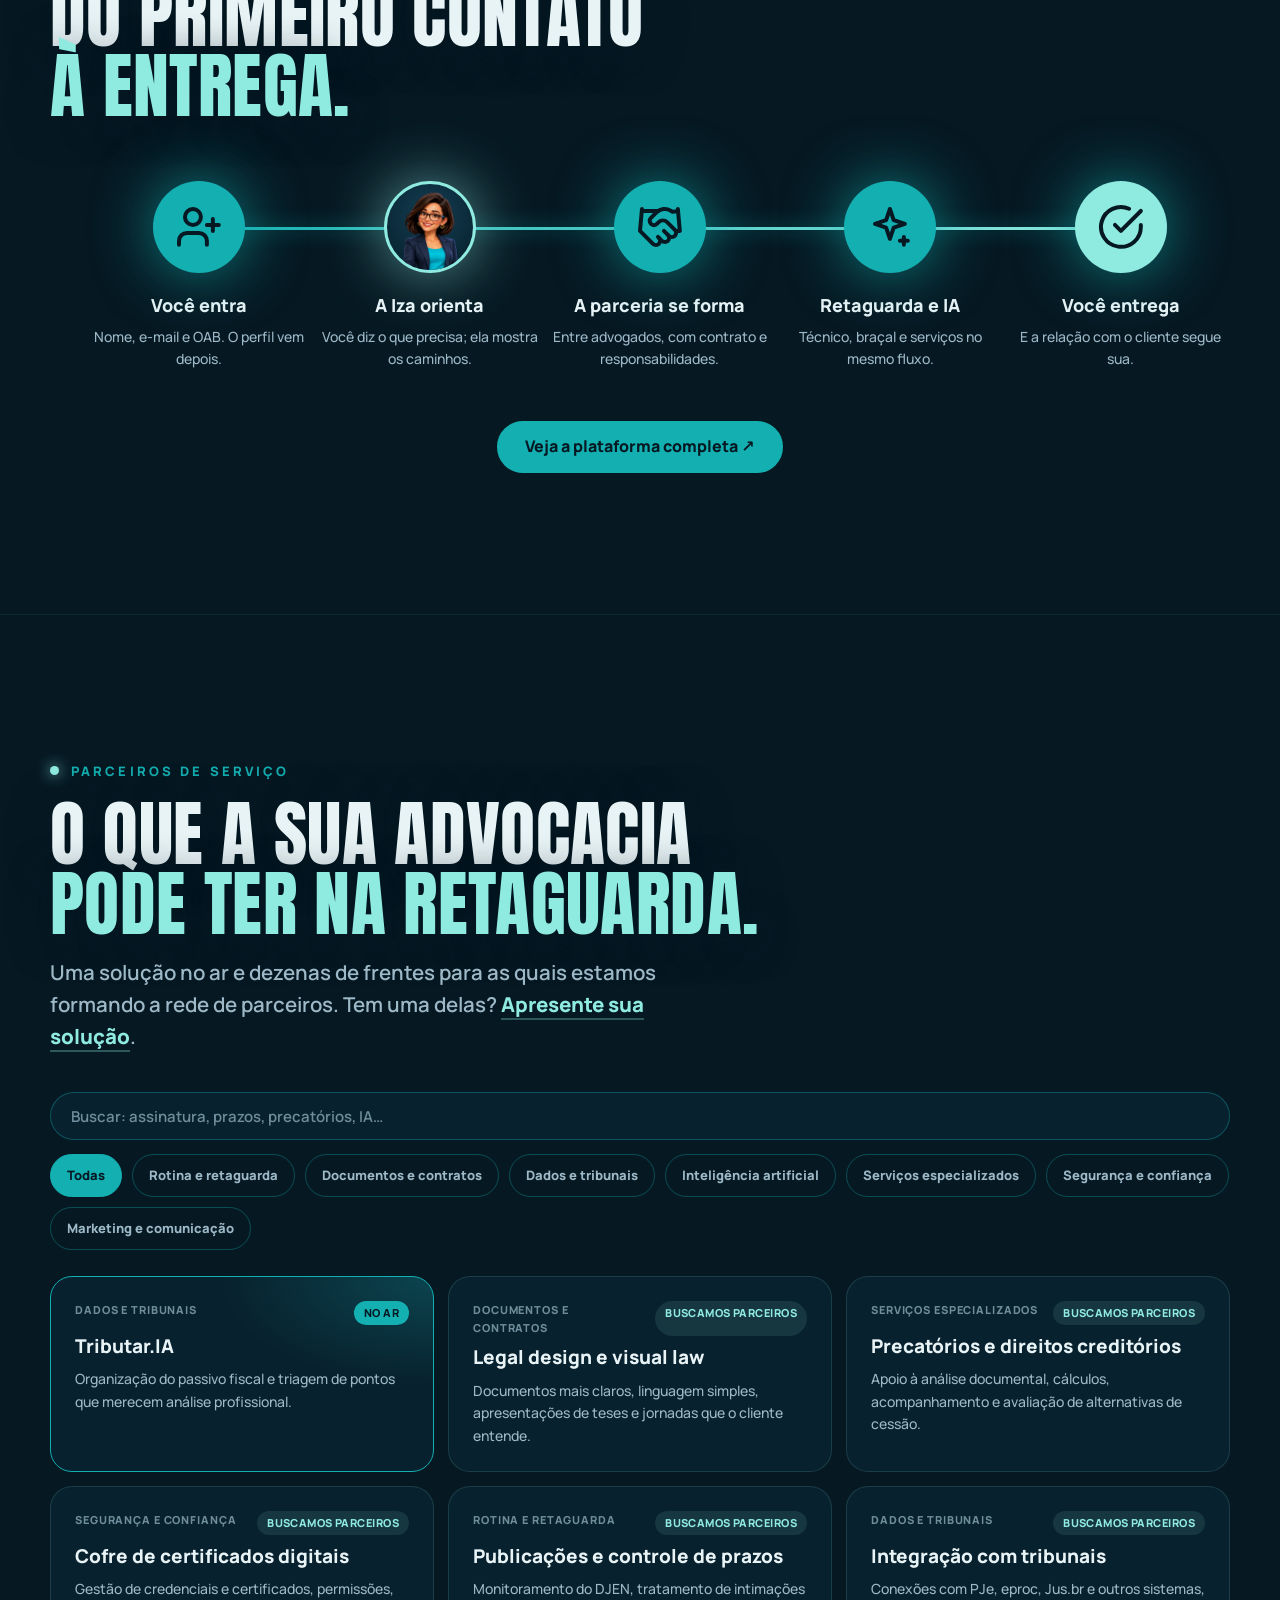
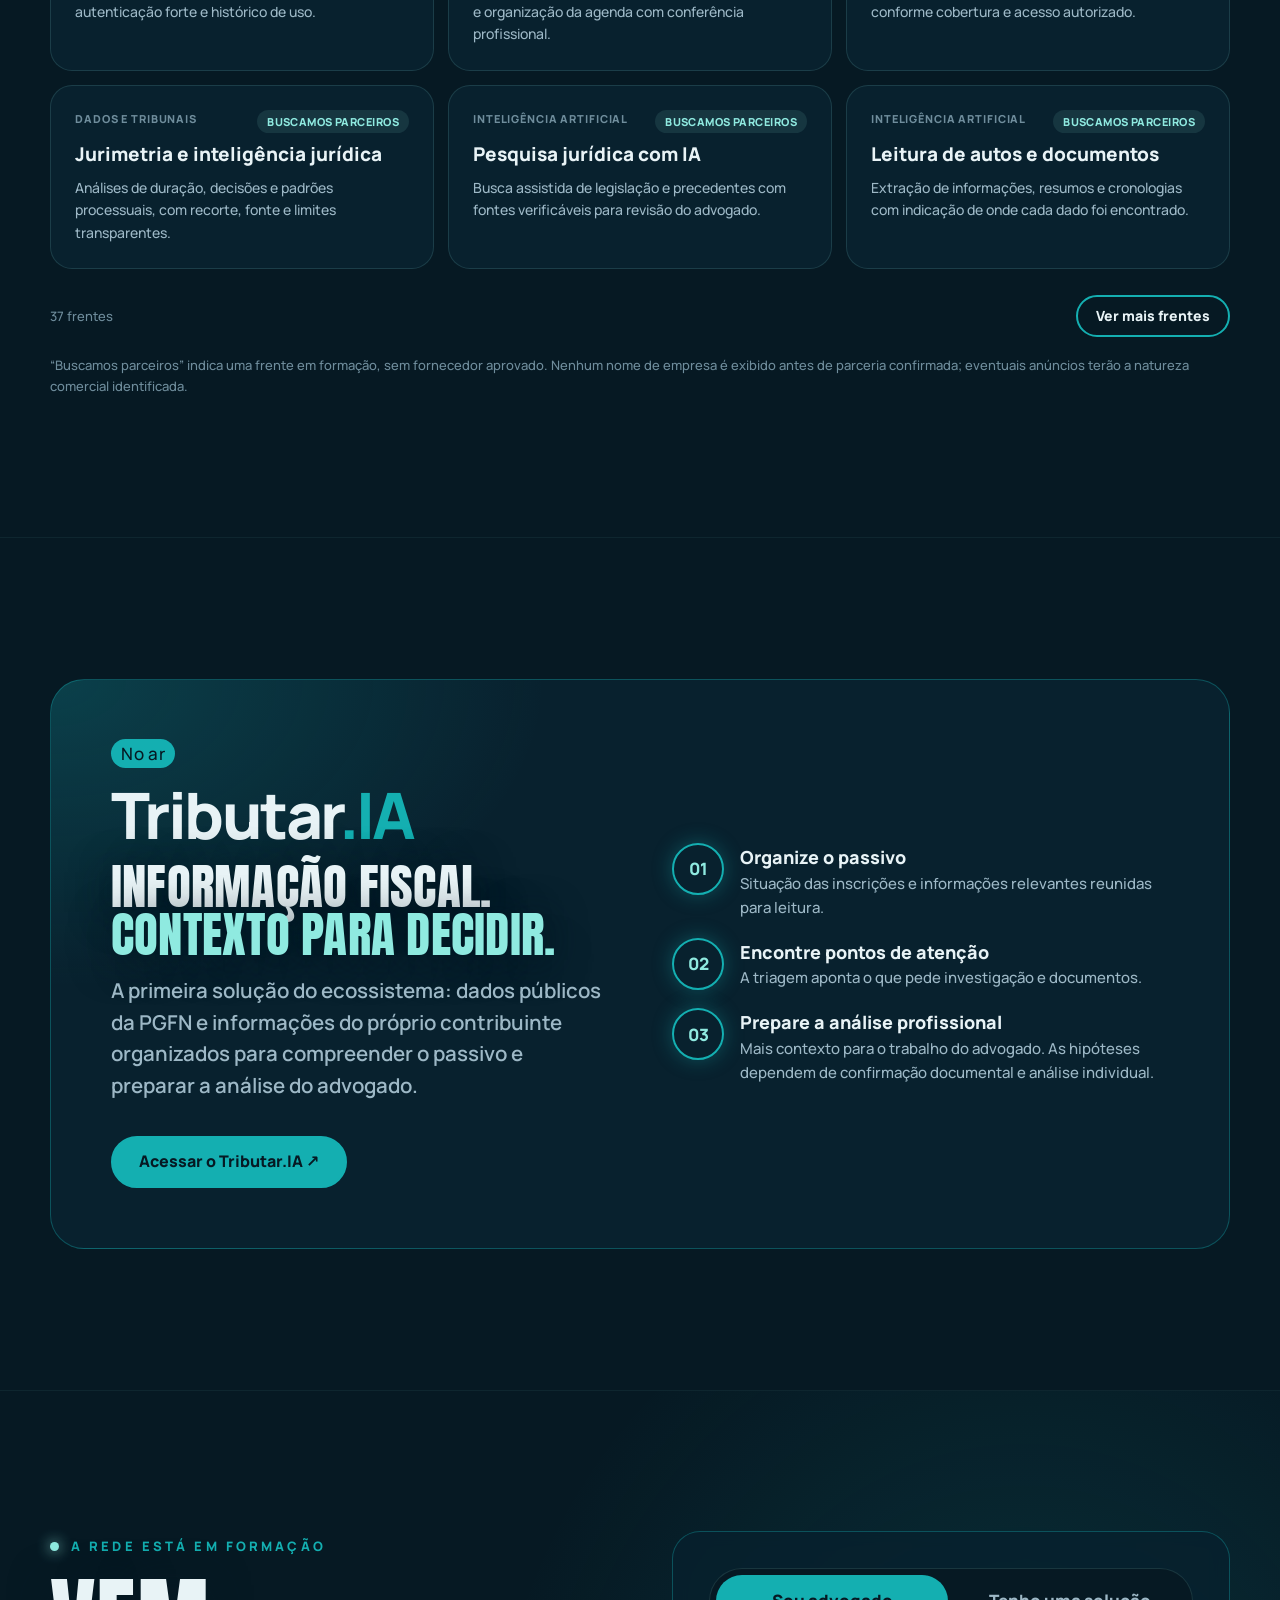
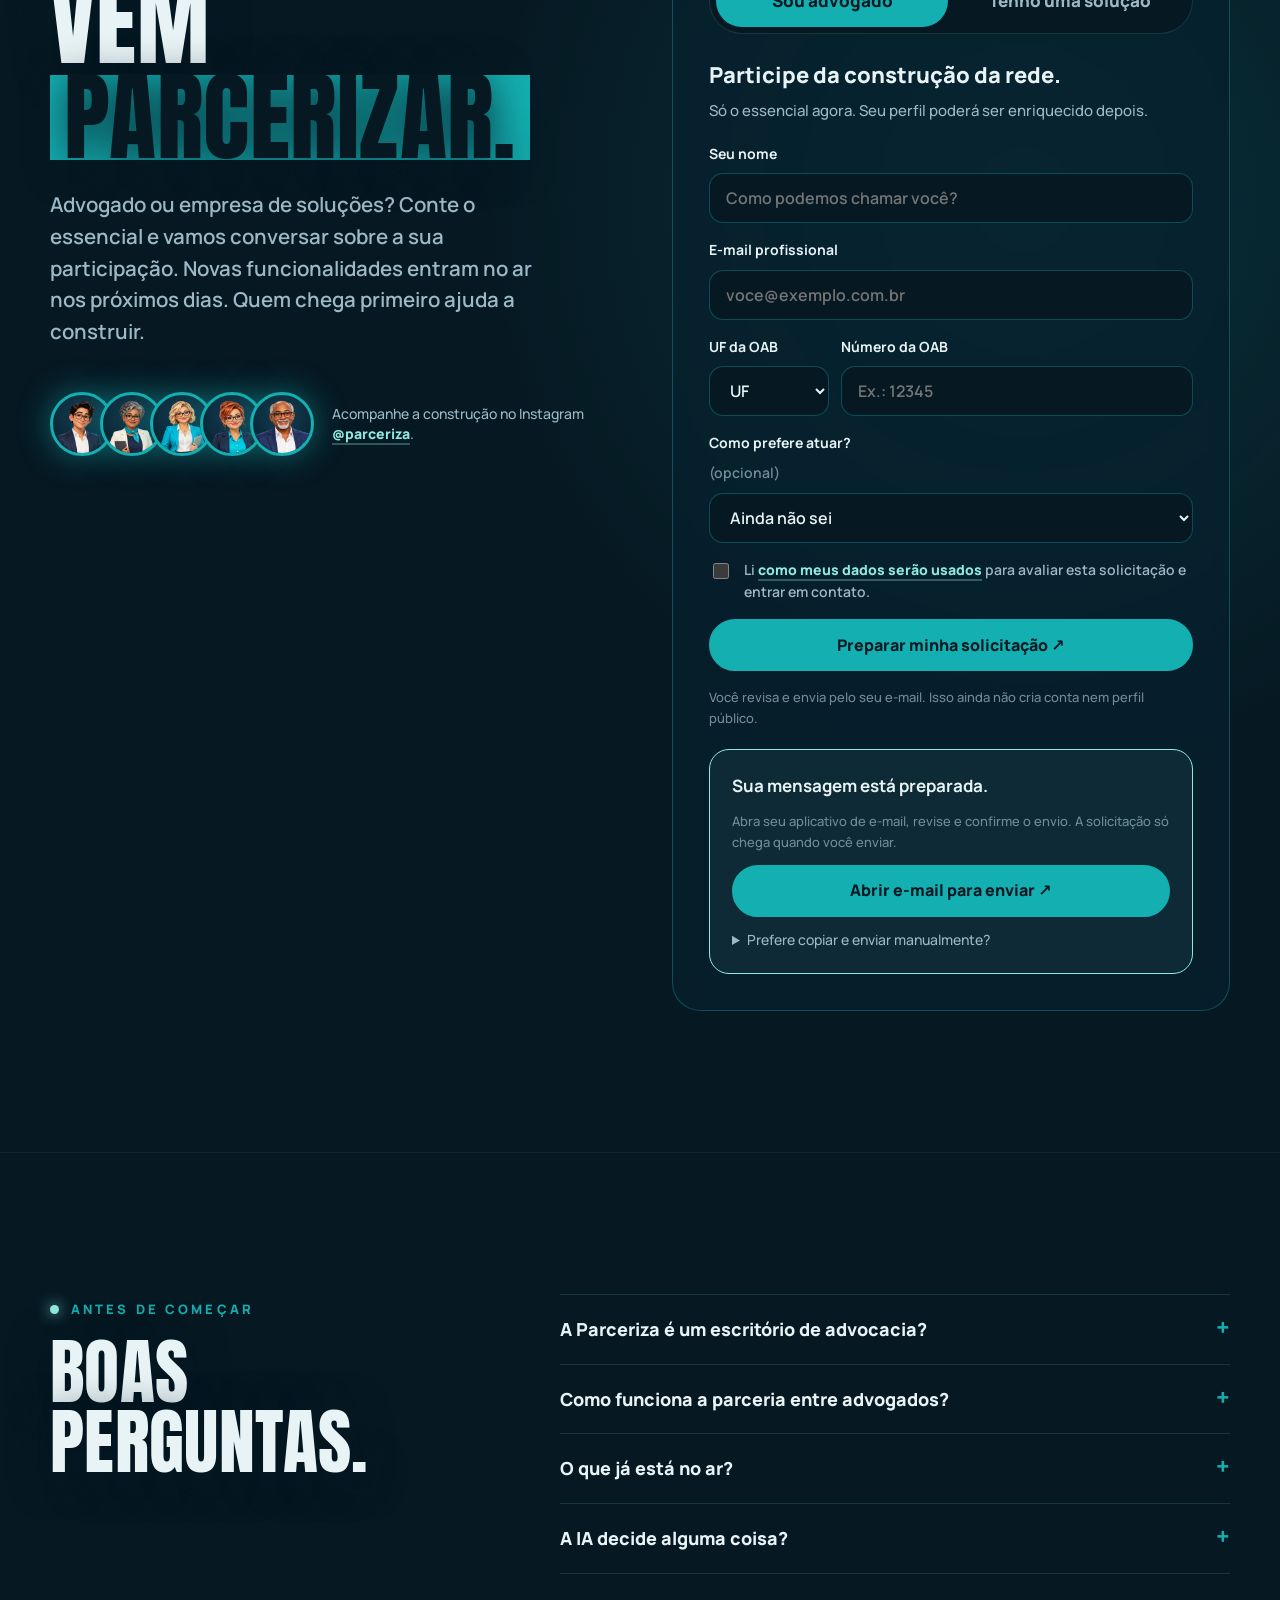
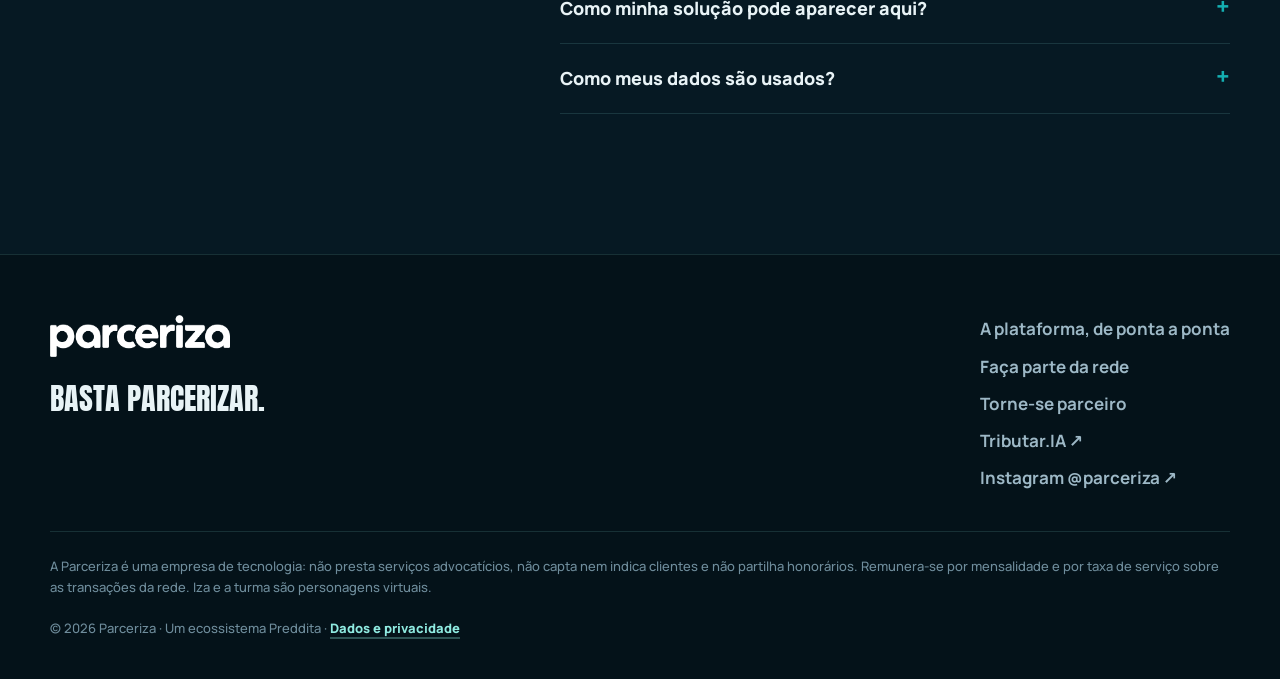
==== commit 6d1a7596: "Plataforma: seção Como a Parceriza se remunera (10·5·0, proposta do contratado, pagamento garantido," ====
--- a/index.html
+++ b/index.html
@@ -17,8 +17,8 @@
   <link rel="preconnect" href="https://fonts.googleapis.com">
   <link rel="preconnect" href="https://fonts.gstatic.com" crossorigin>
   <link href="https://fonts.googleapis.com/css2?family=Anton&family=Manrope:wght@500;600;700;800&display=swap" rel="stylesheet">
-  <link rel="stylesheet" href="styles.css?v=3.1">
-  <script defer src="app.js?v=3.1"></script>
+  <link rel="stylesheet" href="styles.css?v=3.2">
+  <script defer src="app.js?v=3.2"></script>
 </head>
 <body>
 <svg width="0" height="0" style="position:absolute" aria-hidden="true">
@@ -400,7 +400,7 @@
     <div class="wrap faq-layout">
       <div><p class="kicker">Antes de começar</p><h2 id="faq-title" class="display d-l" style="margin-top:16px">Boas<br>perguntas.</h2></div>
       <div class="faq">
-        <details><summary>A Parceriza é um escritório de advocacia?</summary><p>Não. A Parceriza é uma empresa de tecnologia: não presta serviços advocatícios, não capta nem indica clientes e não participa de honorários. A parceria é entre advogados, com contrato e autonomia de cada um.</p></details>
+        <details><summary>A Parceriza é um escritório de advocacia?</summary><p>Não. A Parceriza é uma empresa de tecnologia: não presta serviços advocatícios, não capta nem indica clientes e não partilha honorários. A parceria é entre advogados, com contrato e autonomia de cada um. A plataforma se remunera por mensalidade e por uma taxa de serviço sobre as transações — veja <a class="link" href="plataforma.html#remuneracao">como a Parceriza se remunera</a>.</p></details>
         <details><summary>Como funciona a parceria entre advogados?</summary><p>Um advogado parceiro atende o cliente; outro, especialista, cuida do trabalho técnico. As responsabilidades ficam definidas em contrato firmado entre os próprios advogados, com o cliente informado. Esse desenho segue a Consulta 516/2021 do Conselho Pleno da OAB/SC.</p></details>
         <details><summary>O que já está no ar?</summary><p>O <a class="link" href="https://tributaria.parceriza.com.br">Tributar.IA</a>, a manifestação de interesse para advogados e parceiros e o perfil @parceriza. Cadastro, perfil, Iza e o espaço de parcerias entram nas próximas etapas. Veja o mapa completo em <a class="link" href="plataforma.html">A plataforma</a>.</p></details>
         <details><summary>A IA decide alguma coisa?</summary><p>Não. A IA acelera o trabalho braçal (ler, classificar, extrair, minutar, revisar) e toda saída deve citar fonte e data. Quem assina, orienta e responde é o advogado.</p></details>
@@ -424,7 +424,7 @@
       </nav>
     </div>
     <div class="disclaimer">
-      <p>A Parceriza é uma empresa de tecnologia: não presta serviços advocatícios, não capta nem indica clientes e não participa de honorários. Iza e a turma são personagens virtuais.</p>
+      <p>A Parceriza é uma empresa de tecnologia: não presta serviços advocatícios, não capta nem indica clientes e não partilha honorários. Remunera-se por mensalidade e por taxa de serviço sobre as transações da rede. Iza e a turma são personagens virtuais.</p>
       <p>© 2026 Parceriza · Um ecossistema Preddita · <a class="link" href="#privacidade">Dados e privacidade</a></p>
     </div>
   </div>
